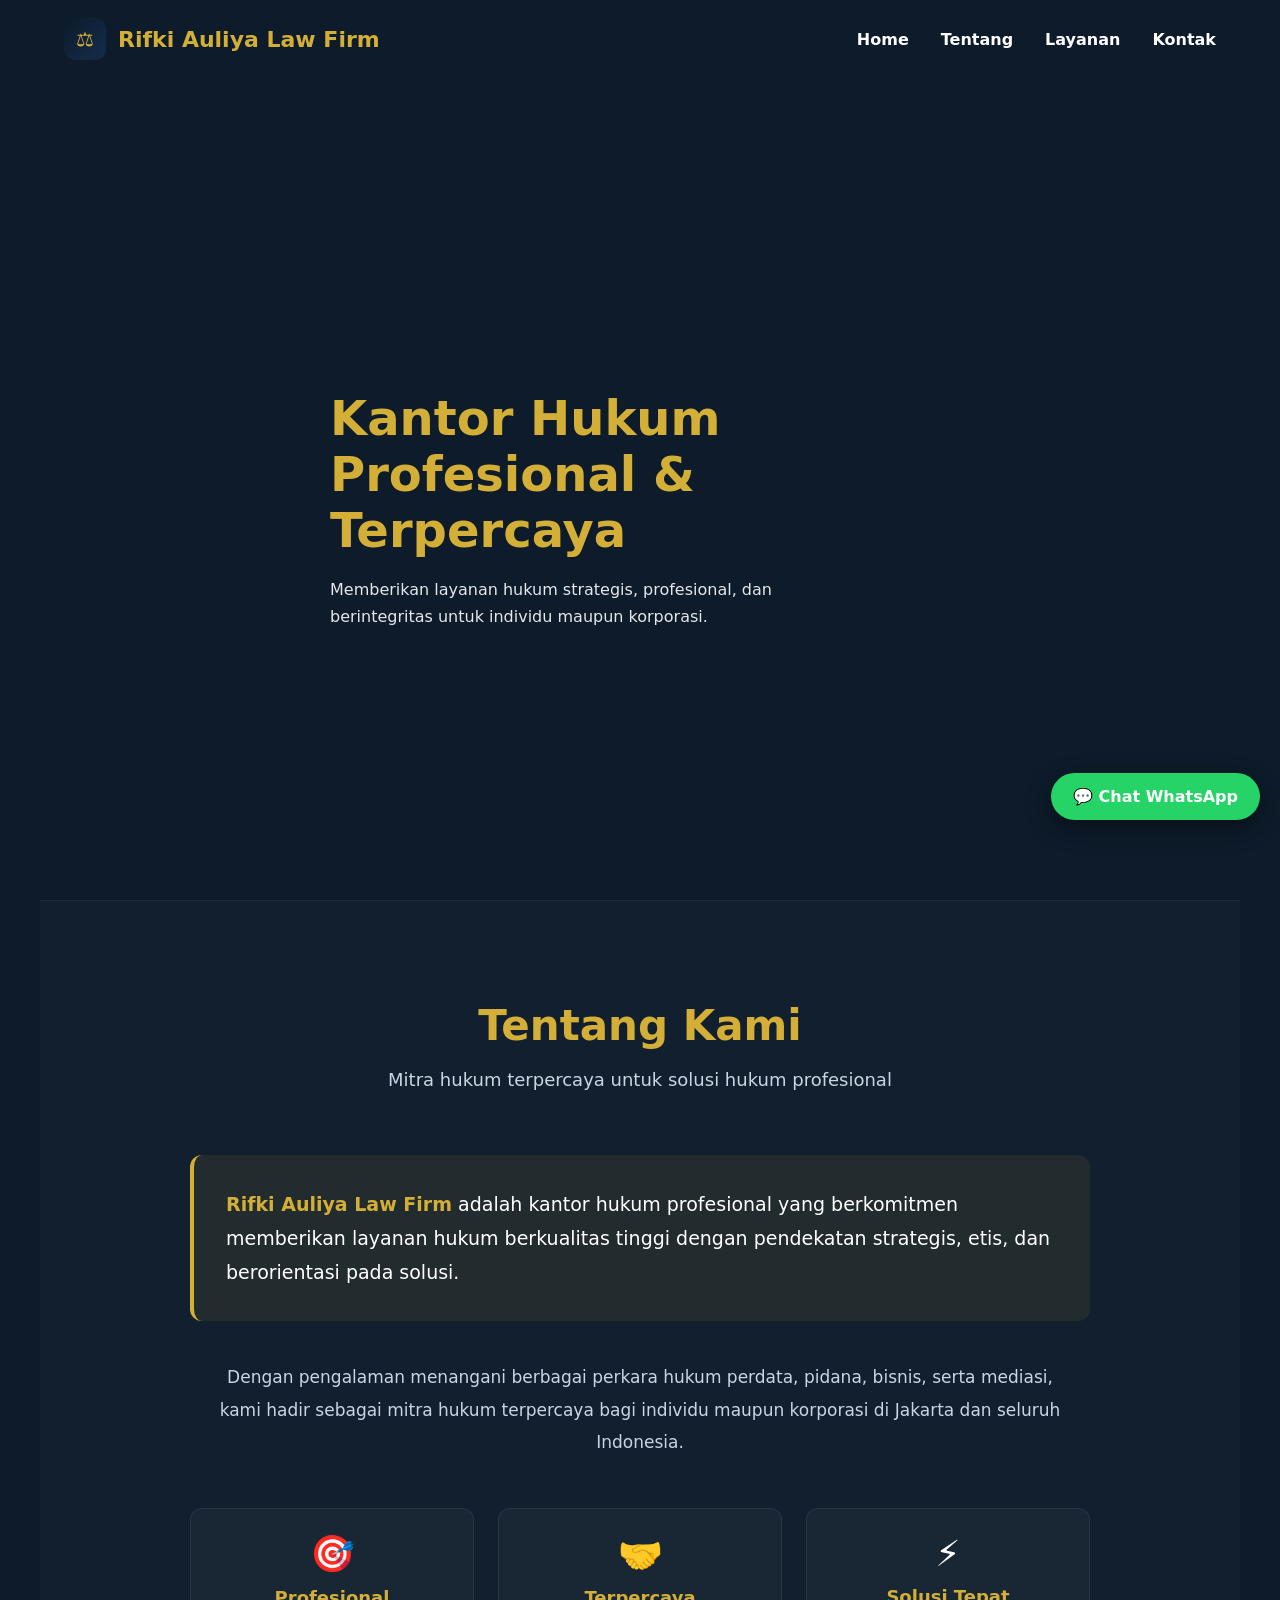
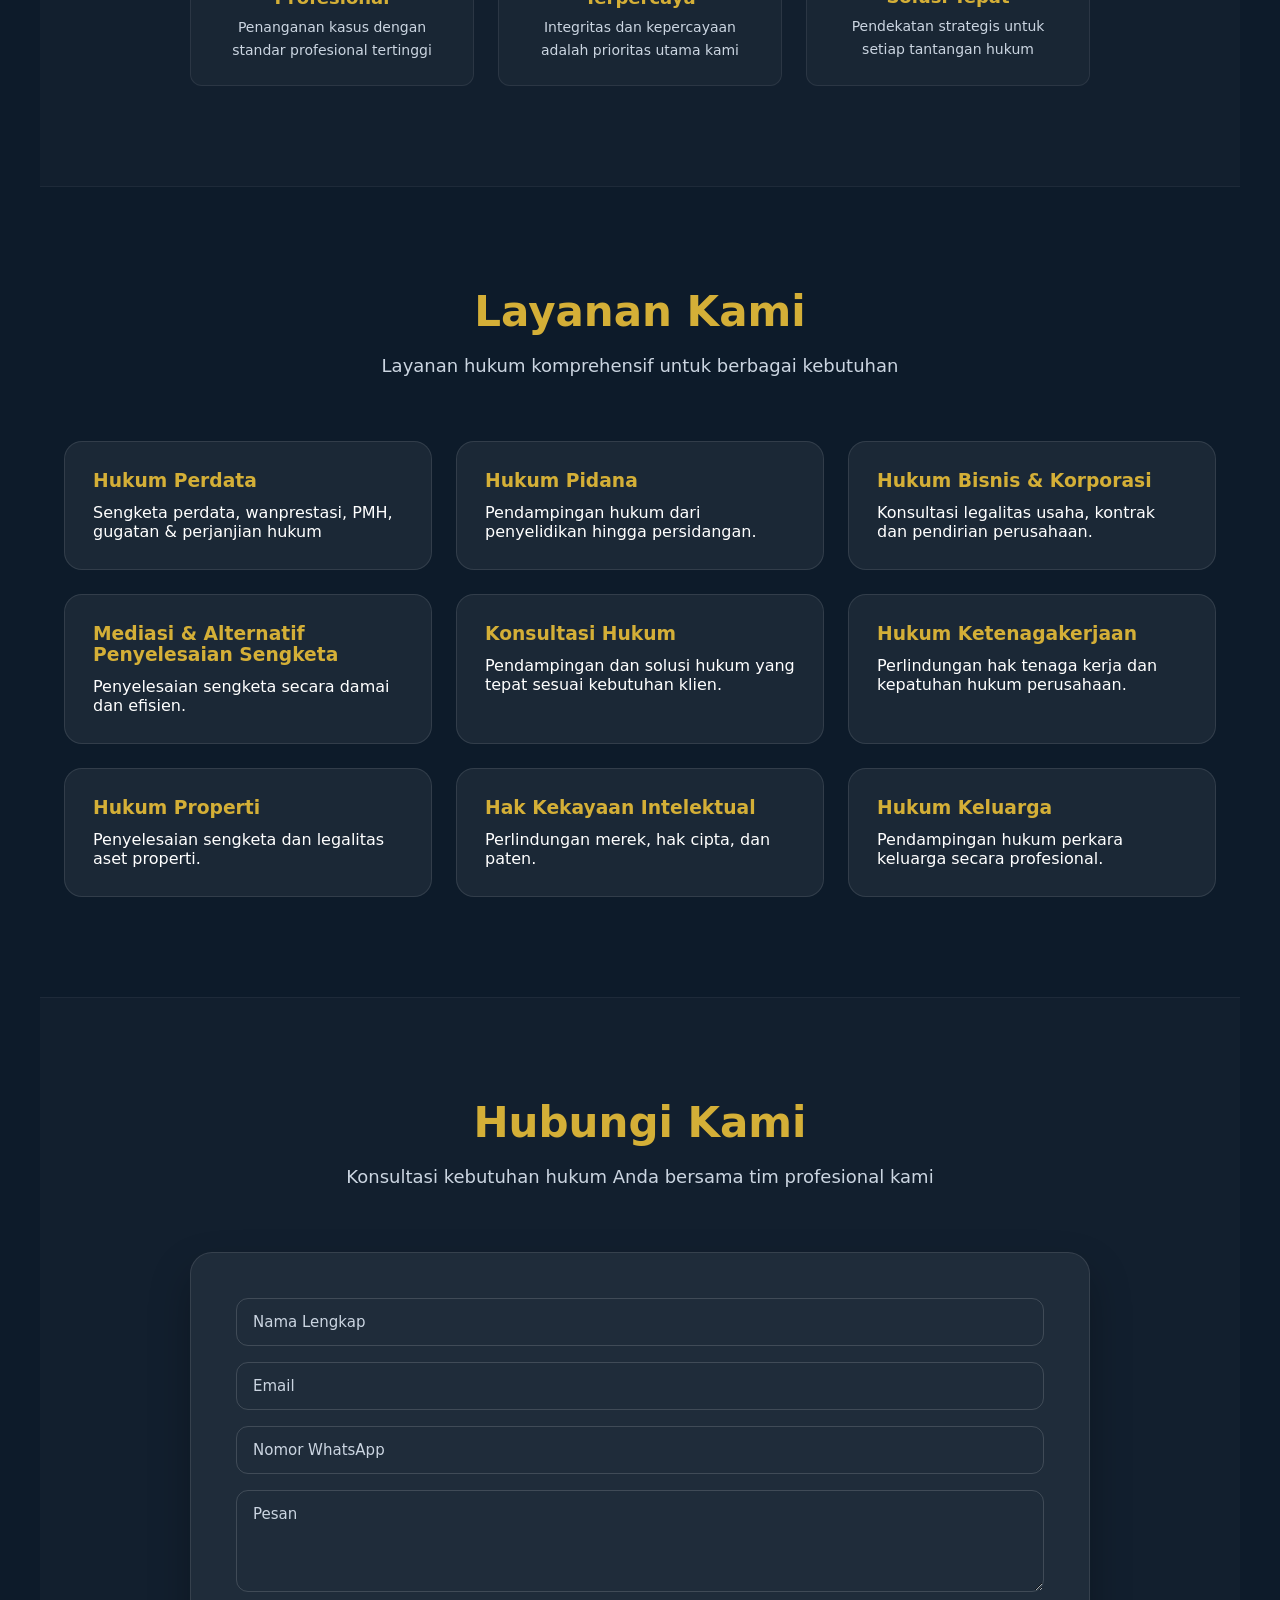
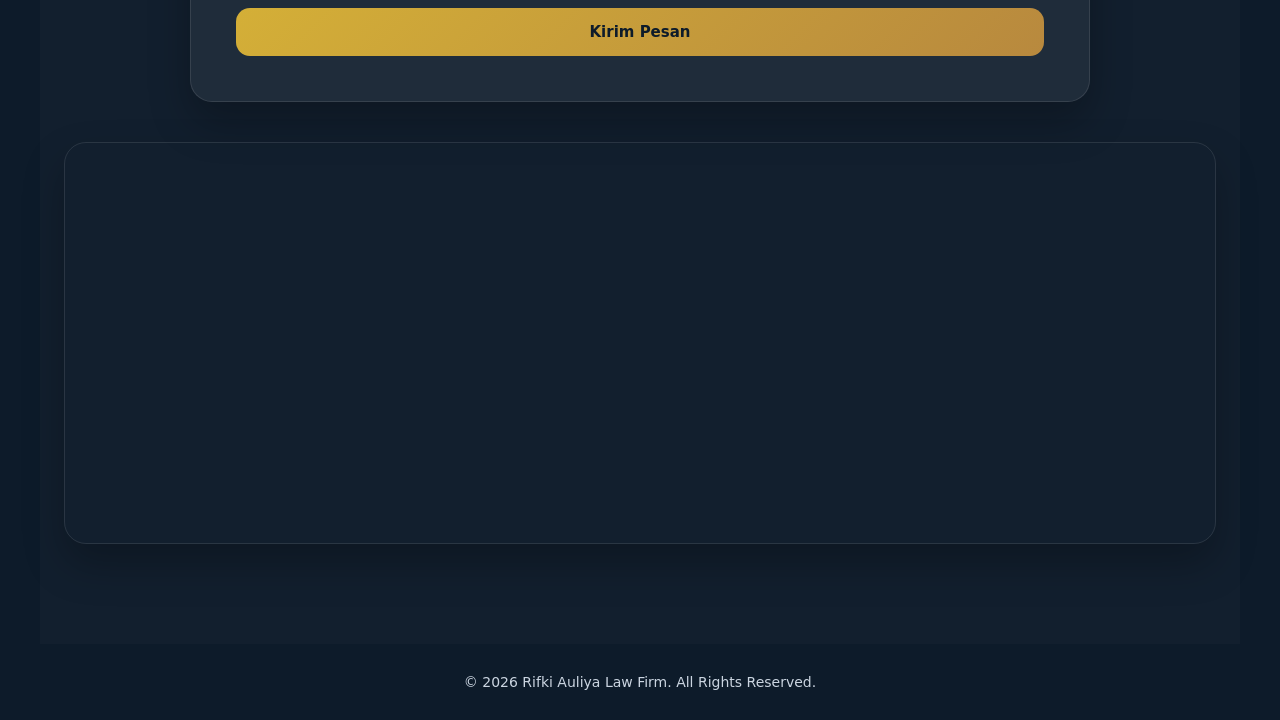
==== index.html @ 9591e819 "update rifkiauliyalawfirm" ====
<!DOCTYPE html>
<html lang="id" data-theme="dark">
<head>
<meta charset="UTF-8">
<meta name="viewport" content="width=device-width, initial-scale=1.0">
<title>Rifki Auliya Law Firm</title>

<style>
/* ================= ROOT ================= */
:root{
  --dark:#0D1B2A;
  --dark-soft:#142C4C;
  --light:#ffffff;
  --gold:#D4AF37;
  --text:#1f2933;
  --muted:#94a3b8;
}

[data-theme="dark"]{
  --light:#0D1B2A;
  --text:#ffffff;
  --muted:#cbd5e1;
}

*{
  box-sizing:border-box;
  margin:0;
  padding:0;
  font-family:Inter, system-ui, sans-serif;
}

/* ================= BODY ================= */
body{
  background:var(--light);
  color:var(--text);
  overflow-x:hidden;
}

/* ================= HEADER ================= */
header{
  position:fixed;
  top:0;
  left:0;
  width:100%;
  z-index:1000;
  padding:18px 0;
  background:transparent;
  transition:.3s ease;
}

header.scrolled{
  background:rgba(13,27,42,.85);
  backdrop-filter:blur(14px);
  box-shadow:0 10px 30px rgba(0,0,0,.2);
}

.navbar{
  max-width:1200px;
  margin:auto;
  padding:0 24px;
  display:flex;
  justify-content:space-between;
  align-items:center;
}

/* LOGO */
.logo{
  display:flex;
  align-items:center;
  gap:12px;
  font-weight:800;
  font-size:22px;
  color:var(--gold);
}

.logo span{
  width:42px;
  height:42px;
  display:flex;
  align-items:center;
  justify-content:center;
  background:linear-gradient(135deg,var(--dark),var(--dark-soft));
  border-radius:10px;
  color:var(--gold);
  font-size:20px;
}

/* MENU DESKTOP */
.nav-menu{
  display:flex;
  gap:32px;
}

.nav-menu a{
  text-decoration:none;
  color:#fff;
  font-weight:600;
  position:relative;
}

.nav-menu a::after{
  content:"";
  position:absolute;
  bottom:-6px;
  left:0;
  width:0;
  height:2px;
  background:var(--gold);
  transition:.3s;
}

.nav-menu a:hover::after{
  width:100%;
}

/* HAMBURGER */
.hamburger{
  display:none;
  font-size:26px;
  color:#fff;
  cursor:pointer;
}

/* ================= HERO ================= */
.hero{
  min-height:100vh;
  background:
    linear-gradient(rgba(13,27,42,.85),rgba(13,27,42,.85)),
    url("https://images.unsplash.com/photo-1589829545856-d10d557cf95f") center/cover;
  display:flex;
  align-items:center;
}

.hero-content{
  max-width:1200px;
  margin:auto;
  padding:120px 24px 0;
}

.hero h1{
  font-size:48px;
  color:var(--gold);
  max-width:620px;
}

.hero p{
  margin-top:18px;
  max-width:520px;
  line-height:1.7;
  color:#e5e7eb;
}

/* ================= SECTION ================= */
section{
  padding:100px 24px;
  max-width:1200px;
  margin:auto;
}

.section-title{
  text-align:center;
  margin-bottom:60px;
}

.section-title h2{
  font-size:42px;
  color:var(--gold);
  margin-bottom:16px;
  font-weight:700;
}

.section-title .subtitle{
  font-size:18px;
  color:var(--muted);
  max-width:600px;
  margin:0 auto;
  line-height:1.6;
}

/* ================= ABOUT SECTION ================= */
#about{
  background:rgba(255,255,255,.02);
  border-top:1px solid rgba(255,255,255,.05);
  border-bottom:1px solid rgba(255,255,255,.05);
}

.about-content{
  max-width:900px;
  margin:0 auto;
}

.about-intro{
  background:rgba(212,175,55,.08);
  border-left:4px solid var(--gold);
  padding:32px;
  border-radius:12px;
  margin-bottom:40px;
}

.about-intro p{
  font-size:19px;
  line-height:1.8;
  color:var(--text);
  font-weight:500;
}

.about-intro strong{
  color:var(--gold);
  font-weight:700;
}

.about-description{
  padding:0 20px;
}

.about-description p{
  font-size:17px;
  line-height:1.9;
  color:var(--muted);
  text-align:center;
  margin-bottom:24px;
}

.about-features{
  display:grid;
  grid-template-columns:repeat(auto-fit,minmax(240px,1fr));
  gap:24px;
  margin-top:50px;
}

.feature-item{
  text-align:center;
  padding:24px;
  background:rgba(255,255,255,.03);
  border-radius:12px;
  border:1px solid rgba(255,255,255,.08);
  transition:.3s;
}

.feature-item:hover{
  background:rgba(212,175,55,.05);
  border-color:rgba(212,175,55,.3);
  transform:translateY(-4px);
}

.feature-item .icon{
  font-size:36px;
  margin-bottom:12px;
}

.feature-item h4{
  color:var(--gold);
  font-size:18px;
  margin-bottom:8px;
  font-weight:600;
}

.feature-item p{
  font-size:14px;
  color:var(--muted);
  line-height:1.6;
}

/* ================= SERVICES ================= */
.services{
  display:grid;
  grid-template-columns:repeat(3,1fr);
  gap:24px;
}

/* Tablet */
@media (max-width:1024px){
  .services{
    grid-template-columns:repeat(2, 1fr);
  }
}

/* Mobile */
@media (max-width:640px){
  .services{
    grid-template-columns:1fr;
  }
}

.service-card{
  background:rgba(255,255,255,.06);
  border:1px solid rgba(255,255,255,.1);
  padding:28px;
  border-radius:18px;
  transition:.3s;
}

.service-card:hover{
  transform:translateY(-8px);
  border-color:var(--gold);
}

.service-card h3{
  color:var(--gold);
  margin-bottom:12px;
}

/* ================= CONTACT ================= */
#contact{
  background:rgba(255,255,255,.02);
  border-top:1px solid rgba(255,255,255,.05);
}

.contact-box{
  max-width:900px;
  margin:auto;
  background:rgba(255,255,255,.06);
  padding:45px;
  border-radius:22px;
  border:1px solid rgba(255,255,255,.1);
  box-shadow:0 20px 40px rgba(0,0,0,.25);
}

.contact-box form{
  display:grid;
  gap:16px;
}

.contact-box input,
.contact-box textarea{
  width:100%;
  padding:14px 16px;
  border-radius:12px;
  border:1px solid rgba(255,255,255,.15);
  background:transparent;
  color:var(--text);
  font-size:15px;
}

.contact-box input::placeholder,
.contact-box textarea::placeholder{
  color:var(--muted);
}

.contact-box input:focus,
.contact-box textarea:focus{
  outline:none;
  border-color:var(--gold);
}

/* BUTTON */
.btn{
  padding:15px;
  border-radius:14px;
  border:none;
  background:linear-gradient(135deg,var(--gold),#b8893e);
  color:#0D1B2A;
  font-weight:700;
  font-size:15px;
  cursor:pointer;
  transition:.3s ease;
}

.btn:hover{
  transform:translateY(-2px);
  box-shadow:0 12px 30px rgba(0,0,0,.35);
}

/* ================= GOOGLE MAPS ================= */
.map-wrapper{
  margin-top:40px;
  border-radius:22px;
  overflow:hidden;
  border:1px solid rgba(255,255,255,.1);
  box-shadow:0 20px 40px rgba(0,0,0,.25);
}

.map-wrapper iframe{
  width:100%;
  height:400px;
  border:0;
  display:block;
}

/* ================= MOBILE SIDEBAR ================= */
.mobile-sidebar{
  position:fixed;
  top:0;
  left:-100%;
  width:260px;
  height:100vh;
  background:var(--dark);
  padding:100px 24px;
  transition:.3s;
  z-index:1001;
}

.mobile-sidebar.active{
  left:0;
}

.mobile-sidebar a{
  display:block;
  margin-bottom:18px;
  color:#fff;
  text-decoration:none;
  font-weight:600;
}

/* OVERLAY */
.overlay{
  position:fixed;
  inset:0;
  background:rgba(0,0,0,.45);
  opacity:0;
  pointer-events:none;
  transition:.3s;
  z-index:1000;
}

.overlay.active{
  opacity:1;
  pointer-events:auto;
}

/* ================= WHATSAPP FLOAT ================= */
.wa-float{
  position:fixed;
  bottom:80px;
  right:20px;
  background:#25D366;
  color:#fff;
  padding:14px 22px;
  border-radius:50px;
  font-weight:700;
  cursor:pointer;
  box-shadow:0 8px 25px rgba(0,0,0,.4);
  z-index:999;
  text-decoration:none;
  display:flex;
  align-items:center;
  gap:8px;
  transition:.3s;
}

.wa-float:hover{
  transform:translateY(-3px);
  box-shadow:0 12px 30px rgba(0,0,0,.5);
}

/* ================= RESPONSIVE ================= */
@media(max-width:900px){
  .nav-menu{display:none;}
  .hamburger{display:block;}
  
  .section-title h2{
    font-size:32px;
  }
  
  .about-intro{
    padding:24px;
  }
  
  .about-intro p{
    font-size:17px;
  }
  
  .about-features{
    grid-template-columns:1fr;
  }
  
  .contact-box{
    padding:30px 20px;
  }
}

@media(max-width:600px){
  .hero h1{
    font-size:36px;
  }
  
  .section-title h2{
    font-size:28px;
  }
  
  .wa-float{
    bottom:20px;
    right:15px;
    padding:12px 18px;
    font-size:14px;
  }
}
</style>
</head>

<body>

<!-- ================= HEADER ================= -->
<header id="header">
  <div class="navbar">
    <div class="logo">
      <span>⚖️</span> Rifki Auliya Law Firm
    </div>

    <nav class="nav-menu">
      <a href="#home">Home</a>
      <a href="#about">Tentang</a>
      <a href="#services">Layanan</a>
      <a href="#contact">Kontak</a>
    </nav>

    <div class="hamburger" id="hamburger">☰</div>
  </div>
</header>

<!-- ================= MOBILE SIDEBAR ================= -->
<div class="mobile-sidebar" id="mobileSidebar">
  <a href="#home">Home</a>
  <a href="#about">Tentang</a>
  <a href="#services">Layanan</a>
  <a href="#contact">Kontak</a>
</div>
<div class="overlay" id="overlay"></div>

<!-- ================= HERO ================= -->
<section class="hero" id="home">
  <div class="hero-content">
    <h1>Kantor Hukum Profesional & Terpercaya</h1>
    <p>
      Memberikan layanan hukum strategis, profesional, dan berintegritas
      untuk individu maupun korporasi.
    </p>
  </div>
</section>

<!-- ================= ABOUT SECTION ================= -->
<section id="about">
  <div class="section-title">
    <h2>Tentang Kami</h2>
    <p class="subtitle">Mitra hukum terpercaya untuk solusi hukum profesional</p>
  </div>

  <div class="about-content">
    <div class="about-intro">
      <p>
        <strong>Rifki Auliya Law Firm</strong> adalah kantor hukum profesional yang
        berkomitmen memberikan layanan hukum berkualitas tinggi dengan pendekatan
        strategis, etis, dan berorientasi pada solusi.
      </p>
    </div>

    <div class="about-description">
      <p>
        Dengan pengalaman menangani berbagai perkara hukum perdata, pidana, bisnis,
        serta mediasi, kami hadir sebagai mitra hukum terpercaya bagi individu maupun
        korporasi di Jakarta dan seluruh Indonesia.
      </p>
    </div>

    <div class="about-features">
      <div class="feature-item">
        <div class="icon">🎯</div>
        <h4>Profesional</h4>
        <p>Penanganan kasus dengan standar profesional tertinggi</p>
      </div>
      <div class="feature-item">
        <div class="icon">🤝</div>
        <h4>Terpercaya</h4>
        <p>Integritas dan kepercayaan adalah prioritas utama kami</p>
      </div>
      <div class="feature-item">
        <div class="icon">⚡</div>
        <h4>Solusi Tepat</h4>
        <p>Pendekatan strategis untuk setiap tantangan hukum</p>
      </div>
    </div>
  </div>
</section>

<!-- ================= SERVICES ================= -->
<section id="services">
  <div class="section-title">
    <h2>Layanan Kami</h2>
    <p class="subtitle">Layanan hukum komprehensif untuk berbagai kebutuhan</p>
  </div>

  <div class="services">
    <div class="service-card">
      <h3>Hukum Perdata</h3>
      <p>Sengketa perdata, wanprestasi, PMH, gugatan & perjanjian hukum</p>
    </div>
    <div class="service-card">
      <h3>Hukum Pidana</h3>
      <p>Pendampingan hukum dari penyelidikan hingga persidangan.</p>
    </div>
    <div class="service-card">
      <h3>Hukum Bisnis & Korporasi</h3>
      <p>Konsultasi legalitas usaha, kontrak dan pendirian perusahaan.</p>
    </div>
    <div class="service-card">
      <h3>Mediasi & Alternatif Penyelesaian Sengketa</h3>
      <p>Penyelesaian sengketa secara damai dan efisien.</p>
    </div>
    <div class="service-card">
      <h3>Konsultasi Hukum</h3>
      <p>Pendampingan dan solusi hukum yang tepat sesuai kebutuhan klien.</p>
    </div>
    <div class="service-card">
      <h3>Hukum Ketenagakerjaan</h3>
      <p>Perlindungan hak tenaga kerja dan kepatuhan hukum perusahaan.</p>
    </div>
    <div class="service-card">
      <h3>Hukum Properti</h3>
      <p>Penyelesaian sengketa dan legalitas aset properti.</p>
    </div>
    <div class="service-card">
      <h3>Hak Kekayaan Intelektual</h3>
      <p>Perlindungan merek, hak cipta, dan paten.</p>
    </div>
    <div class="service-card">
      <h3>Hukum Keluarga</h3>
      <p>Pendampingan hukum perkara keluarga secara profesional.</p>
    </div>
  </div>
</section>

<section id="contact">
  <div class="section-title">
    <h2>Hubungi Kami</h2>
    <p class="subtitle">
      Konsultasi kebutuhan hukum Anda bersama tim profesional kami
    </p>
  </div>

  <div class="contact-box">
    <form>
      <input type="text" placeholder="Nama Lengkap" required>
      <input type="email" placeholder="Email" required>
      <input type="tel" placeholder="Nomor WhatsApp" required>
      <textarea rows="4" placeholder="Pesan" required></textarea>
      <button type="submit" class="btn">Kirim Pesan</button>
    </form>
  </div>

  <!-- GOOGLE MAPS - EMBED URL YANG BENAR -->
  <div class="map-wrapper">
    <iframe 
      src="https://www.google.com/maps/embed?pb=!1m18!1m12!1m3!1d3966.2616805088406!2d106.82406207499208!3d-6.246160193738892!2m3!1f0!2f0!3f0!3m2!1i1024!2i768!4f13.1!3m3!1m2!1s0x2e69f3001e322447%3A0x5222f07ebb140aee!2sKantor%20Hukum%20Rifki%20Auliya%20%26%20Rekan!5e0!3m2!1sen!2sid!4v1707312000000!5m2!1sen!2sid"
      loading="lazy"
      allowfullscreen=""
      referrerpolicy="no-referrer-when-downgrade">
    </iframe>
  </div>
</section>

<footer style="
  background:#0D1B2A;
  text-align:center;
  padding:30px;
  color:#cbd5e1;
  font-size:14px;
">
  © 2026 Rifki Auliya Law Firm. All Rights Reserved.
</footer>

<!-- ================= WHATSAPP FLOAT BUTTON ================= -->
<a class="wa-float" 
   href="https://wa.me/6281287879621" 
   target="_blank"
   rel="noopener noreferrer"
   aria-label="Chat WhatsApp">
  💬 Chat WhatsApp
</a>

<!-- ================= SCRIPT ================= -->
<script>
/* HEADER SCROLL */
const header=document.getElementById("header");
window.addEventListener("scroll",()=>{
  header.classList.toggle("scrolled",window.scrollY>60);
});

/* SIDEBAR MOBILE */
const hamburger=document.getElementById("hamburger");
const sidebar=document.getElementById("mobileSidebar");
const overlay=document.getElementById("overlay");

hamburger.onclick=()=>{
  sidebar.classList.add("active");
  overlay.classList.add("active");
};

overlay.onclick=closeSidebar;

document.querySelectorAll(".mobile-sidebar a").forEach(link=>{
  link.onclick=closeSidebar;
});

function closeSidebar(){
  sidebar.classList.remove("active");
  overlay.classList.remove("active");
}

/* SMOOTH SCROLL */
document.querySelectorAll('a[href^="#"]').forEach(anchor => {
  anchor.addEventListener('click', function (e) {
    e.preventDefault();
    const target = document.querySelector(this.getAttribute('href'));
    if(target){
      target.scrollIntoView({
        behavior: 'smooth',
        block: 'start'
      });
    }
  });
});
</script>

</body>
</html>
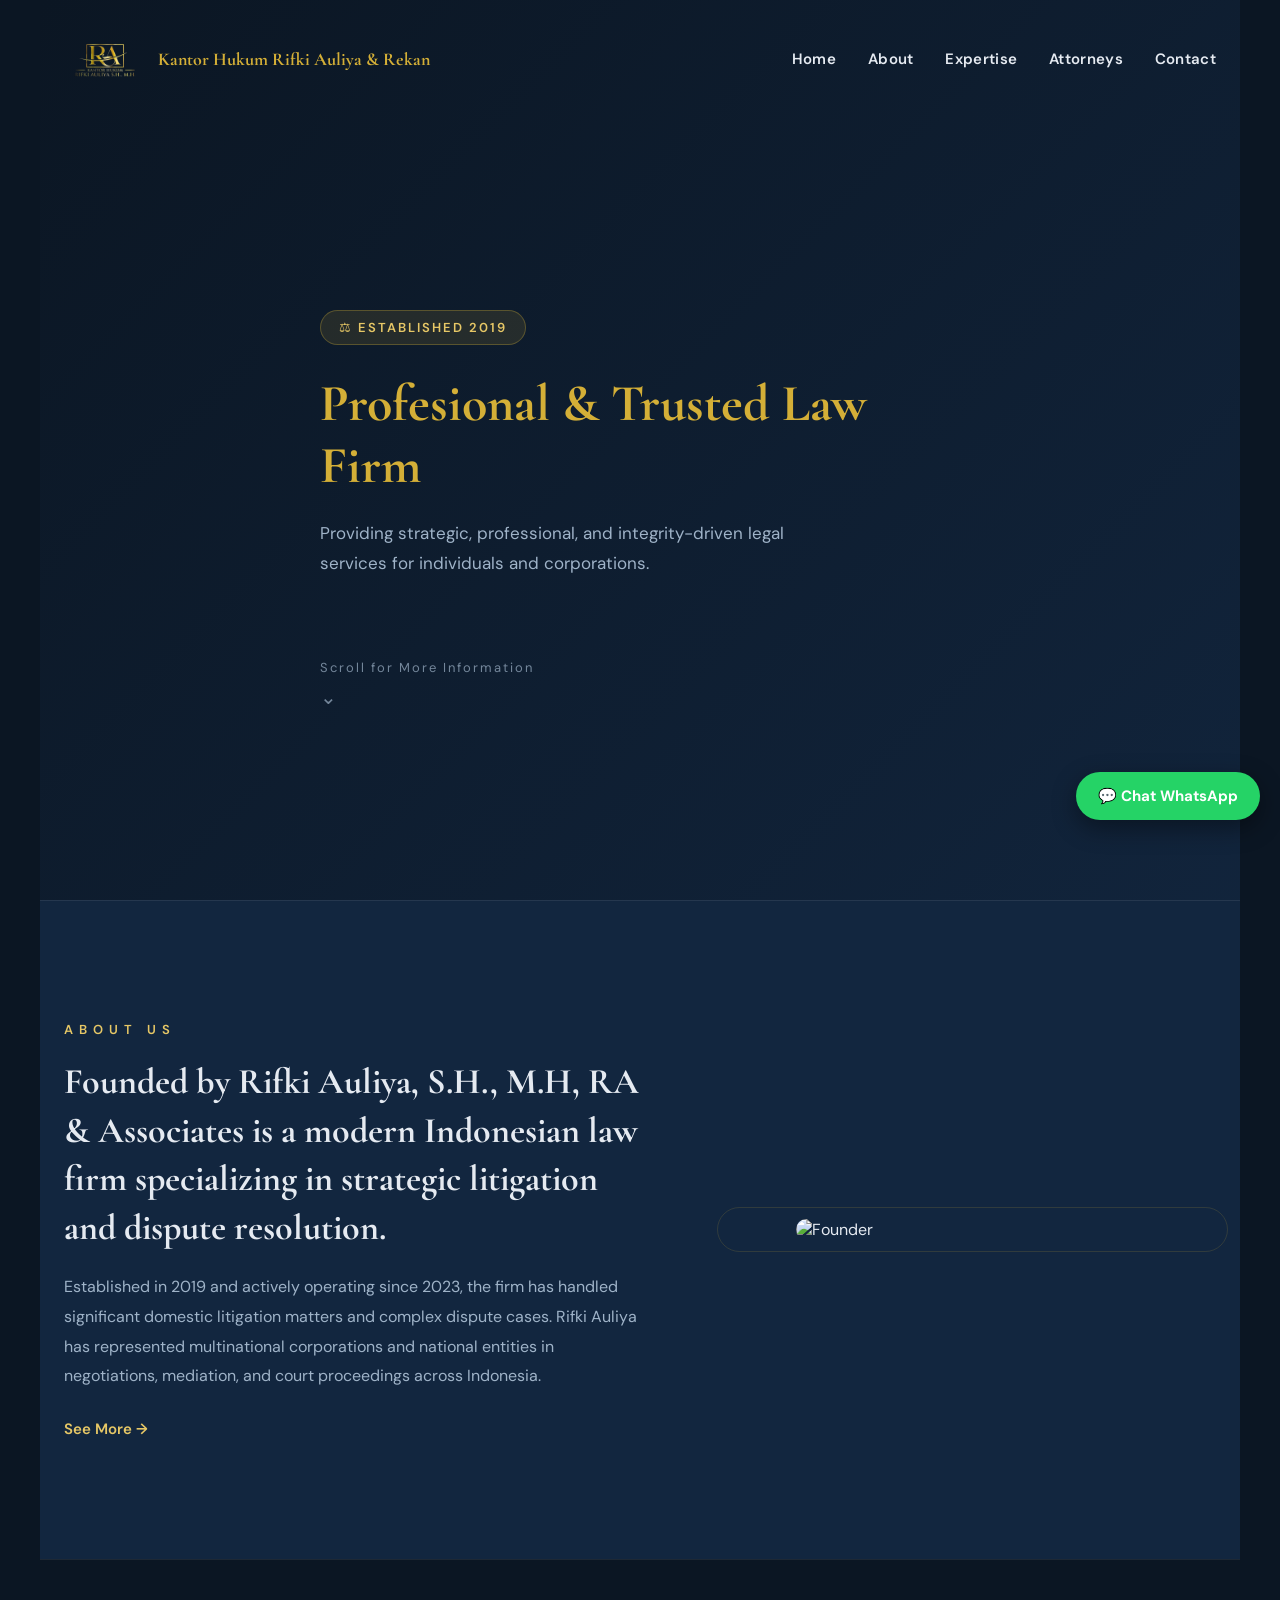
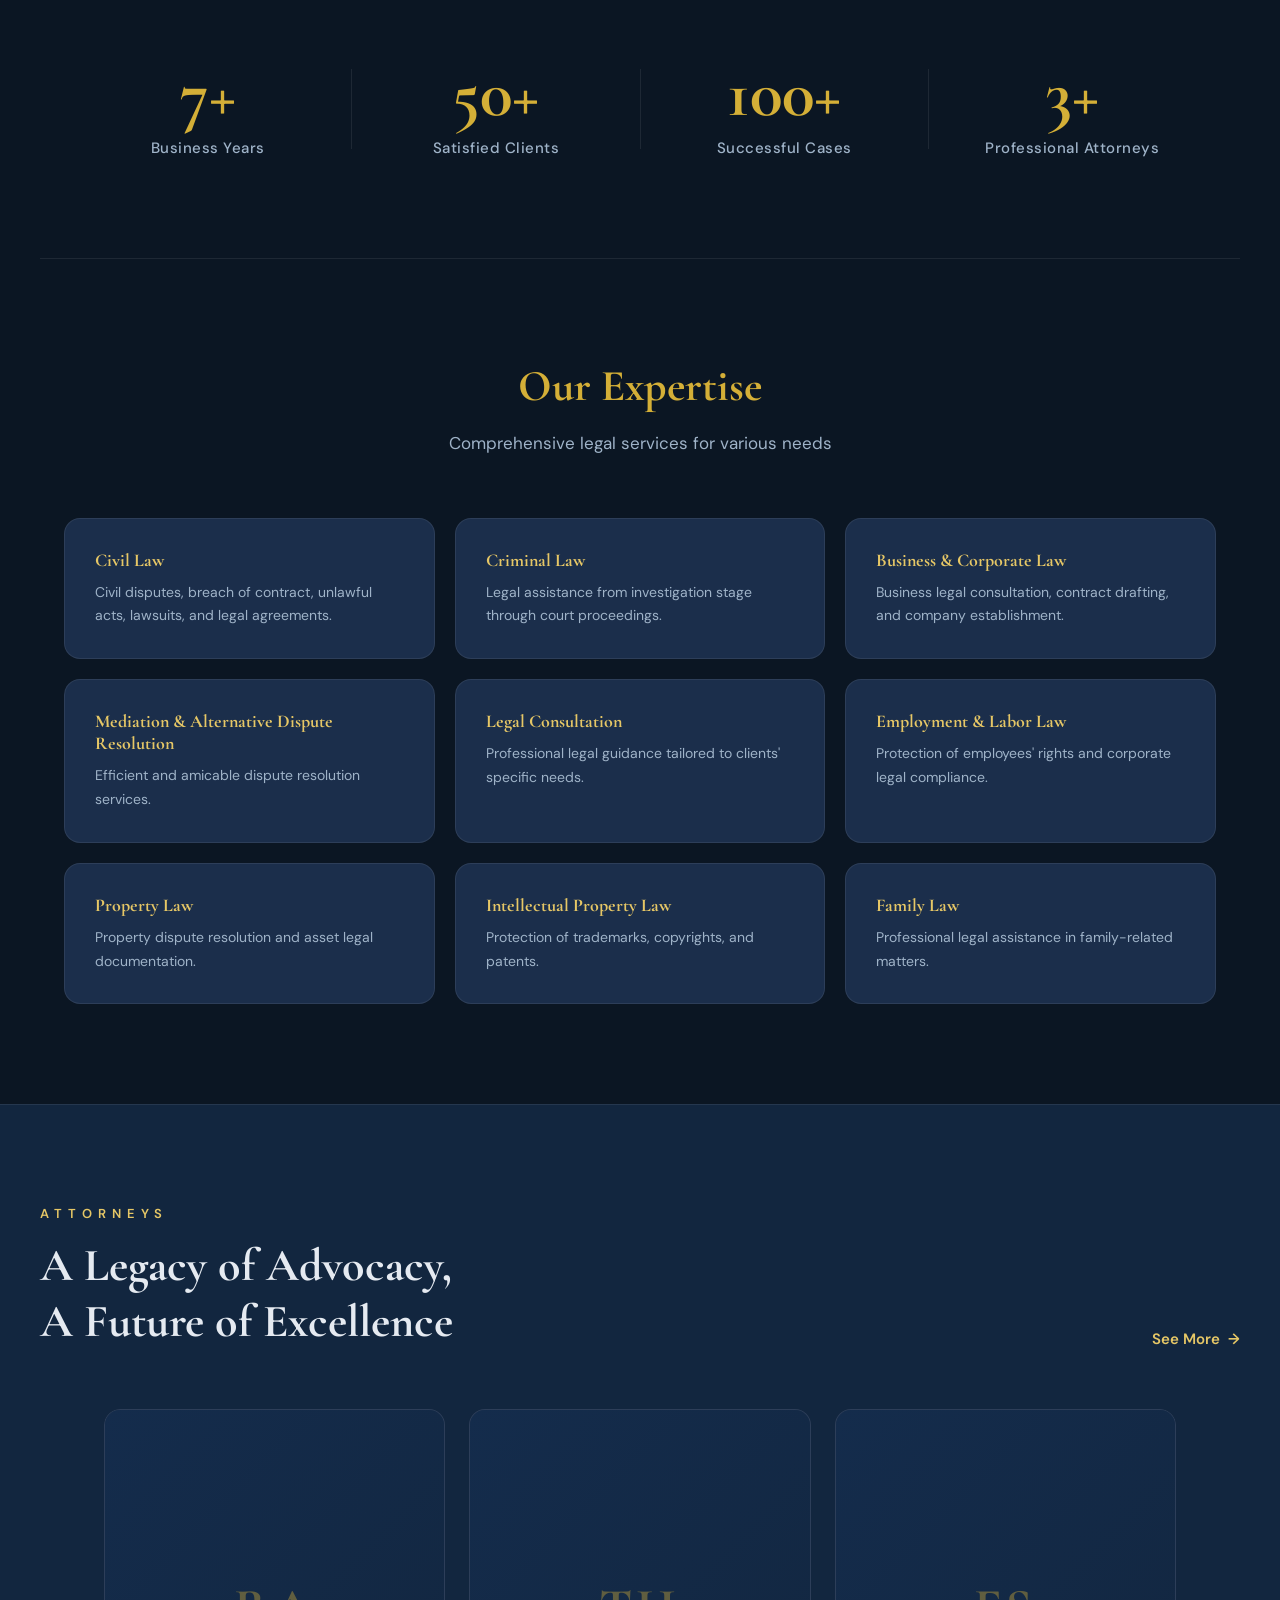
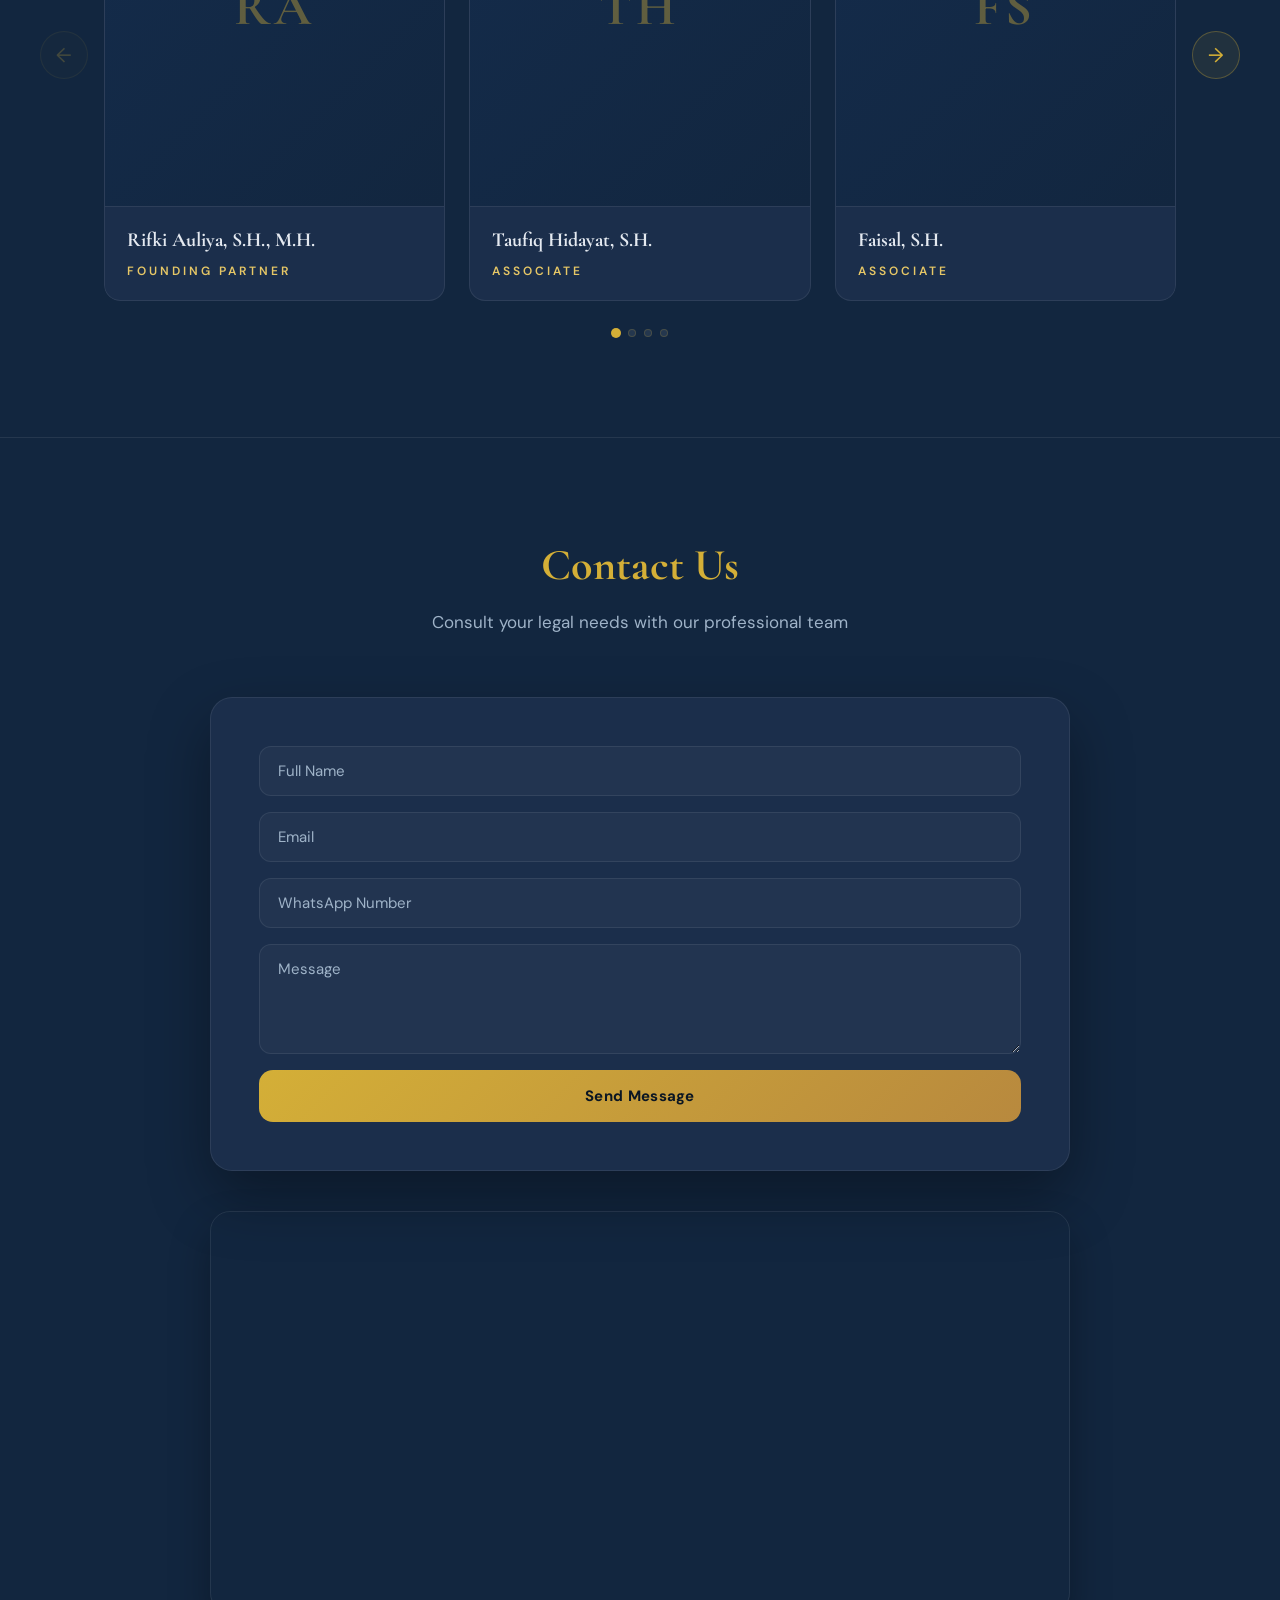
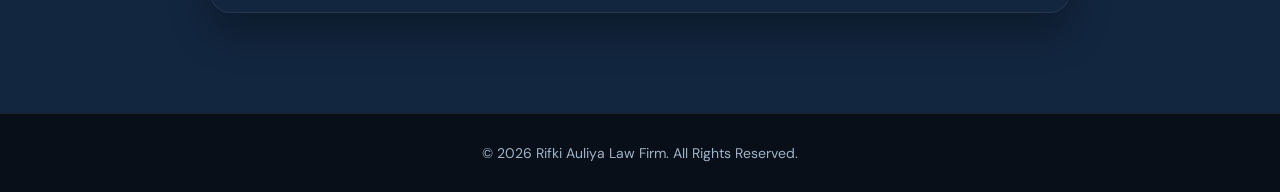
==== commit 68eb241e: "Revisi Rifki Law Firm" ====
--- a/index.html
+++ b/index.html
@@ -1,37 +1,40 @@
 <!DOCTYPE html>
-<html lang="id" data-theme="dark">
+<html lang="id">
 <head>
 <meta charset="UTF-8">
 <meta name="viewport" content="width=device-width, initial-scale=1.0">
 <title>Rifki Auliya Law Firm</title>
 
+<link rel="preconnect" href="https://fonts.googleapis.com">
+<link href="https://fonts.googleapis.com/css2?family=Cormorant+Garamond:wght@400;600;700&family=DM+Sans:wght@400;500;600;700&display=swap" rel="stylesheet">
+
 <style>
 /* ================= ROOT ================= */
 :root{
-  --dark:#0D1B2A;
-  --dark-soft:#142C4C;
-  --light:#ffffff;
+  --dark:#0B1623;
+  --dark-soft:#12263F;
+  --surface:#142C4C;
+  --card:#1B2E4B;
+
   --gold:#D4AF37;
-  --text:#1f2933;
-  --muted:#94a3b8;
-}
-
-[data-theme="dark"]{
-  --light:#0D1B2A;
-  --text:#ffffff;
-  --muted:#cbd5e1;
+  --gold-soft:#E6C766;
+
+  --text:#E5EAF1;
+  --muted:#9FB3C8;
+
+  --border:rgba(255,255,255,.08);
+  --border-gold:rgba(212,175,55,.3);
 }
 
 *{
   box-sizing:border-box;
   margin:0;
   padding:0;
-  font-family:Inter, system-ui, sans-serif;
-}
-
-/* ================= BODY ================= */
+  font-family:'DM Sans', system-ui, sans-serif;
+}
+
 body{
-  background:var(--light);
+  background:var(--dark);
   color:var(--text);
   overflow-x:hidden;
 }
@@ -49,9 +52,9 @@
 }
 
 header.scrolled{
-  background:rgba(13,27,42,.85);
+  background:rgba(11,22,35,.9);
   backdrop-filter:blur(14px);
-  box-shadow:0 10px 30px rgba(0,0,0,.2);
+  box-shadow:0 10px 30px rgba(0,0,0,.3);
 }
 
 .navbar{
@@ -63,29 +66,16 @@
   align-items:center;
 }
 
-/* LOGO */
 .logo{
   display:flex;
   align-items:center;
   gap:12px;
-  font-weight:800;
-  font-size:22px;
+  font-weight:700;
+  font-size:18px;
   color:var(--gold);
-}
-
-.logo span{
-  width:42px;
-  height:42px;
-  display:flex;
-  align-items:center;
-  justify-content:center;
-  background:linear-gradient(135deg,var(--dark),var(--dark-soft));
-  border-radius:10px;
-  color:var(--gold);
-  font-size:20px;
-}
-
-/* MENU DESKTOP */
+  font-family:'Cormorant Garamond', serif;
+}
+
 .nav-menu{
   display:flex;
   gap:32px;
@@ -93,9 +83,11 @@
 
 .nav-menu a{
   text-decoration:none;
-  color:#fff;
+  color:var(--text);
   font-weight:600;
   position:relative;
+  font-size:15px;
+  letter-spacing:.3px;
 }
 
 .nav-menu a::after{
@@ -113,11 +105,15 @@
   width:100%;
 }
 
+.nav-menu a:hover{
+  color:var(--gold-soft);
+}
+
 /* HAMBURGER */
 .hamburger{
   display:none;
   font-size:26px;
-  color:#fff;
+  color:var(--text);
   cursor:pointer;
 }
 
@@ -125,7 +121,7 @@
 .hero{
   min-height:100vh;
   background:
-    linear-gradient(rgba(13,27,42,.85),rgba(13,27,42,.85)),
+    linear-gradient(135deg, rgba(11,22,35,.92), rgba(18,38,63,.88)),
     url("https://images.unsplash.com/photo-1589829545856-d10d557cf95f") center/cover;
   display:flex;
   align-items:center;
@@ -137,17 +133,177 @@
   padding:120px 24px 0;
 }
 
+.hero-badge{
+  display:inline-flex;
+  align-items:center;
+  gap:8px;
+  background:rgba(212,175,55,.12);
+  border:1px solid var(--border-gold);
+  padding:8px 18px;
+  border-radius:50px;
+  font-size:13px;
+  color:var(--gold-soft);
+  letter-spacing:2px;
+  font-weight:600;
+  margin-bottom:28px;
+}
+
 .hero h1{
-  font-size:48px;
+  font-size:52px;
   color:var(--gold);
-  max-width:620px;
+  max-width:640px;
+  line-height:1.2;
+  font-family:'Cormorant Garamond', serif;
+  font-weight:700;
 }
 
 .hero p{
-  margin-top:18px;
+  margin-top:20px;
   max-width:520px;
-  line-height:1.7;
-  color:#e5e7eb;
+  line-height:1.8;
+  color:var(--muted);
+  font-size:17px;
+}
+
+.scroll-indicator{
+  margin-top:80px;
+  text-align:left;
+  color:var(--muted);
+  font-size:13px;
+  letter-spacing:2px;
+  opacity:.7;
+}
+
+.scroll-indicator .arrow{
+  margin-top:8px;
+  font-size:20px;
+  animation: bounce 1.8s infinite;
+}
+
+@keyframes bounce{
+  0%,100%{ transform:translateY(0); }
+  50%{ transform:translateY(8px); }
+}
+
+/* ================= ABOUT PREVIEW ================= */
+.about-preview{
+  background:var(--dark-soft);
+  padding:120px 24px;
+  border-top:1px solid var(--border);
+}
+
+.about-container{
+  max-width:1200px;
+  margin:auto;
+  display:grid;
+  grid-template-columns:1.2fr 1fr;
+  align-items:center;
+  gap:80px;
+}
+
+.about-label{
+  letter-spacing:6px;
+  font-size:13px;
+  color:var(--gold-soft);
+  font-weight:600;
+  display:block;
+  margin-bottom:20px;
+}
+
+.about-text h2{
+  font-size:36px;
+  margin-bottom:20px;
+  line-height:1.35;
+  color:var(--text);
+  font-family:'Cormorant Garamond', serif;
+  font-weight:700;
+}
+
+.about-text p{
+  font-size:16px;
+  line-height:1.85;
+  color:var(--muted);
+  max-width:580px;
+}
+
+.see-more{
+  display:inline-flex;
+  align-items:center;
+  gap:6px;
+  margin-top:28px;
+  text-decoration:none;
+  font-weight:600;
+  color:var(--gold-soft);
+  transition:.3s;
+  font-size:15px;
+}
+
+.see-more:hover{
+  color:var(--gold);
+  gap:10px;
+}
+
+.about-image{
+  position:relative;
+}
+
+.about-image::before{
+  content:'';
+  position:absolute;
+  inset:-12px;
+  border:1px solid var(--border-gold);
+  border-radius:24px;
+  opacity:.5;
+}
+
+.about-image img{
+  width:100%;
+  max-width:420px;
+  border-radius:20px;
+  display:block;
+  margin-left:auto;
+  position:relative;
+}
+
+/* ================= STATS ================= */
+.stats-section {
+  background:var(--dark);
+  padding:100px 24px;
+  border-top:1px solid var(--border);
+  border-bottom:1px solid var(--border);
+}
+
+.stats-container {
+  max-width:1200px;
+  margin:auto;
+  display:flex;
+  justify-content:space-between;
+  align-items:center;
+  text-align:center;
+}
+
+.stat-box { flex:1; }
+
+.stat-box h2 {
+  font-size:68px;
+  color:var(--gold);
+  margin-bottom:10px;
+  font-weight:700;
+  font-family:'Cormorant Garamond', serif;
+  line-height:1;
+}
+
+.stat-box p {
+  font-size:15px;
+  color:var(--muted);
+  font-weight:500;
+  letter-spacing:.5px;
+}
+
+.divider {
+  width:1px;
+  height:80px;
+  background:var(--border);
 }
 
 /* ================= SECTION ================= */
@@ -163,157 +319,99 @@
 }
 
 .section-title h2{
-  font-size:42px;
+  font-size:44px;
   color:var(--gold);
   margin-bottom:16px;
   font-weight:700;
+  font-family:'Cormorant Garamond', serif;
 }
 
 .section-title .subtitle{
-  font-size:18px;
+  font-size:17px;
   color:var(--muted);
-  max-width:600px;
+  max-width:560px;
   margin:0 auto;
-  line-height:1.6;
-}
-
-/* ================= ABOUT SECTION ================= */
-#about{
-  background:rgba(255,255,255,.02);
-  border-top:1px solid rgba(255,255,255,.05);
-  border-bottom:1px solid rgba(255,255,255,.05);
-}
-
-.about-content{
-  max-width:900px;
-  margin:0 auto;
-}
-
-.about-intro{
-  background:rgba(212,175,55,.08);
-  border-left:4px solid var(--gold);
-  padding:32px;
-  border-radius:12px;
-  margin-bottom:40px;
-}
-
-.about-intro p{
-  font-size:19px;
-  line-height:1.8;
-  color:var(--text);
-  font-weight:500;
-}
-
-.about-intro strong{
-  color:var(--gold);
-  font-weight:700;
-}
-
-.about-description{
-  padding:0 20px;
-}
-
-.about-description p{
-  font-size:17px;
-  line-height:1.9;
-  color:var(--muted);
-  text-align:center;
-  margin-bottom:24px;
-}
-
-.about-features{
-  display:grid;
-  grid-template-columns:repeat(auto-fit,minmax(240px,1fr));
-  gap:24px;
-  margin-top:50px;
-}
-
-.feature-item{
-  text-align:center;
-  padding:24px;
-  background:rgba(255,255,255,.03);
-  border-radius:12px;
-  border:1px solid rgba(255,255,255,.08);
-  transition:.3s;
-}
-
-.feature-item:hover{
-  background:rgba(212,175,55,.05);
-  border-color:rgba(212,175,55,.3);
-  transform:translateY(-4px);
-}
-
-.feature-item .icon{
-  font-size:36px;
-  margin-bottom:12px;
-}
-
-.feature-item h4{
-  color:var(--gold);
-  font-size:18px;
-  margin-bottom:8px;
-  font-weight:600;
-}
-
-.feature-item p{
-  font-size:14px;
-  color:var(--muted);
-  line-height:1.6;
+  line-height:1.7;
 }
 
 /* ================= SERVICES ================= */
 .services{
   display:grid;
   grid-template-columns:repeat(3,1fr);
-  gap:24px;
-}
-
-/* Tablet */
+  gap:20px;
+}
+
 @media (max-width:1024px){
-  .services{
-    grid-template-columns:repeat(2, 1fr);
-  }
-}
-
-/* Mobile */
+  .services{ grid-template-columns:repeat(2,1fr); }
+}
+
 @media (max-width:640px){
-  .services{
-    grid-template-columns:1fr;
-  }
+  .services{ grid-template-columns:1fr; }
 }
 
 .service-card{
-  background:rgba(255,255,255,.06);
-  border:1px solid rgba(255,255,255,.1);
-  padding:28px;
-  border-radius:18px;
-  transition:.3s;
+  background:var(--card);
+  border:1px solid var(--border);
+  padding:30px;
+  border-radius:16px;
+  transition:.35s ease;
+  position:relative;
+  overflow:hidden;
+}
+
+.service-card::before{
+  content:'';
+  position:absolute;
+  top:0;
+  left:0;
+  width:3px;
+  height:0;
+  background:linear-gradient(180deg, var(--gold), var(--gold-soft));
+  transition:.35s ease;
 }
 
 .service-card:hover{
-  transform:translateY(-8px);
-  border-color:var(--gold);
+  transform:translateY(-6px);
+  border-color:var(--border-gold);
+  box-shadow:0 20px 40px rgba(0,0,0,.4);
+}
+
+.service-card:hover::before{
+  height:100%;
 }
 
 .service-card h3{
-  color:var(--gold);
-  margin-bottom:12px;
+  color:var(--gold-soft);
+  margin-bottom:10px;
+  font-size:18px;
+  font-family:'Cormorant Garamond', serif;
+  font-weight:700;
+}
+
+.service-card p{
+  color:var(--muted);
+  font-size:14px;
+  line-height:1.7;
 }
 
 /* ================= CONTACT ================= */
 #contact{
-  background:rgba(255,255,255,.02);
-  border-top:1px solid rgba(255,255,255,.05);
-}
+  background:var(--dark-soft);
+  border-top:1px solid var(--border);
+  max-width:100%;
+  padding:100px 24px;
+}
+
+#contact > .section-title{ max-width:1200px; margin:0 auto 60px; }
 
 .contact-box{
-  max-width:900px;
+  max-width:860px;
   margin:auto;
-  background:rgba(255,255,255,.06);
-  padding:45px;
+  background:var(--card);
+  padding:48px;
   border-radius:22px;
-  border:1px solid rgba(255,255,255,.1);
-  box-shadow:0 20px 40px rgba(0,0,0,.25);
+  border:1px solid var(--border);
+  box-shadow:0 25px 60px rgba(0,0,0,.35);
 }
 
 .contact-box form{
@@ -324,12 +422,14 @@
 .contact-box input,
 .contact-box textarea{
   width:100%;
-  padding:14px 16px;
+  padding:14px 18px;
   border-radius:12px;
-  border:1px solid rgba(255,255,255,.15);
-  background:transparent;
+  border:1px solid var(--border);
+  background:rgba(255,255,255,.03);
   color:var(--text);
   font-size:15px;
+  font-family:'DM Sans', sans-serif;
+  transition:.3s;
 }
 
 .contact-box input::placeholder,
@@ -341,33 +441,38 @@
 .contact-box textarea:focus{
   outline:none;
   border-color:var(--gold);
-}
-
-/* BUTTON */
+  background:rgba(212,175,55,.04);
+}
+
 .btn{
-  padding:15px;
+  padding:16px;
   border-radius:14px;
   border:none;
   background:linear-gradient(135deg,var(--gold),#b8893e);
-  color:#0D1B2A;
+  color:#0B1623;
   font-weight:700;
   font-size:15px;
   cursor:pointer;
   transition:.3s ease;
+  letter-spacing:.3px;
+  font-family:'DM Sans', sans-serif;
 }
 
 .btn:hover{
   transform:translateY(-2px);
-  box-shadow:0 12px 30px rgba(0,0,0,.35);
+  box-shadow:0 12px 30px rgba(212,175,55,.3);
 }
 
 /* ================= GOOGLE MAPS ================= */
 .map-wrapper{
   margin-top:40px;
-  border-radius:22px;
+  border-radius:20px;
   overflow:hidden;
-  border:1px solid rgba(255,255,255,.1);
-  box-shadow:0 20px 40px rgba(0,0,0,.25);
+  border:1px solid var(--border);
+  box-shadow:0 20px 40px rgba(0,0,0,.3);
+  max-width:860px;
+  margin-left:auto;
+  margin-right:auto;
 }
 
 .map-wrapper iframe{
@@ -382,10 +487,11 @@
   position:fixed;
   top:0;
   left:-100%;
-  width:260px;
+  width:270px;
   height:100vh;
-  background:var(--dark);
-  padding:100px 24px;
+  background:var(--dark-soft);
+  border-right:1px solid var(--border);
+  padding:100px 28px;
   transition:.3s;
   z-index:1001;
 }
@@ -396,17 +502,23 @@
 
 .mobile-sidebar a{
   display:block;
-  margin-bottom:18px;
-  color:#fff;
+  margin-bottom:24px;
+  color:var(--text);
   text-decoration:none;
   font-weight:600;
+  font-size:16px;
+  transition:.2s;
+}
+
+.mobile-sidebar a:hover{
+  color:var(--gold);
 }
 
 /* OVERLAY */
 .overlay{
   position:fixed;
   inset:0;
-  background:rgba(0,0,0,.45);
+  background:rgba(0,0,0,.6);
   opacity:0;
   pointer-events:none;
   transition:.3s;
@@ -436,6 +548,7 @@
   align-items:center;
   gap:8px;
   transition:.3s;
+  font-size:15px;
 }
 
 .wa-float:hover{
@@ -443,47 +556,35 @@
   box-shadow:0 12px 30px rgba(0,0,0,.5);
 }
 
+/* ================= FOOTER ================= */
+footer{
+  background:#080f18;
+  text-align:center;
+  padding:30px;
+  color:var(--muted);
+  font-size:14px;
+  border-top:1px solid var(--border);
+}
+
 /* ================= RESPONSIVE ================= */
 @media(max-width:900px){
-  .nav-menu{display:none;}
-  .hamburger{display:block;}
-  
-  .section-title h2{
-    font-size:32px;
-  }
-  
-  .about-intro{
-    padding:24px;
-  }
-  
-  .about-intro p{
-    font-size:17px;
-  }
-  
-  .about-features{
-    grid-template-columns:1fr;
-  }
-  
-  .contact-box{
-    padding:30px 20px;
-  }
+  .nav-menu{ display:none; }
+  .hamburger{ display:block; }
+  .about-container{ grid-template-columns:1fr; text-align:center; gap:50px; }
+  .about-text p{ max-width:100%; }
+  .about-image::before{ display:none; }
+  .about-image img{ margin:0 auto; }
+  .stats-container{ flex-direction:column; gap:40px; padding:0 24px; }
+  .divider{ display:none; }
+  .contact-box{ padding:30px 20px; }
+  .section-title h2{ font-size:34px; }
+  .hero h1{ font-size:38px; }
 }
 
 @media(max-width:600px){
-  .hero h1{
-    font-size:36px;
-  }
-  
-  .section-title h2{
-    font-size:28px;
-  }
-  
-  .wa-float{
-    bottom:20px;
-    right:15px;
-    padding:12px 18px;
-    font-size:14px;
-  }
+  .hero h1{ font-size:32px; }
+  .section-title h2{ font-size:28px; }
+  .wa-float{ bottom:20px; right:15px; padding:12px 18px; font-size:14px; }
 }
 </style>
 </head>
@@ -494,14 +595,16 @@
 <header id="header">
   <div class="navbar">
     <div class="logo">
-      <span>⚖️</span> Rifki Auliya Law Firm
+      <img src="./assets/img/rifkiauliya_logo.png" alt="Logo" width="82" height="82">
+      Kantor Hukum Rifki Auliya & Rekan
     </div>
 
     <nav class="nav-menu">
       <a href="#home">Home</a>
-      <a href="#about">Tentang</a>
-      <a href="#services">Layanan</a>
-      <a href="#contact">Kontak</a>
+      <a href="#about">About</a>
+      <a href="#expertise">Expertise</a>
+      <a href="#attorney">Attorneys</a>
+      <a href="#contact">Contact</a>
     </nav>
 
     <div class="hamburger" id="hamburger">☰</div>
@@ -511,133 +614,566 @@
 <!-- ================= MOBILE SIDEBAR ================= -->
 <div class="mobile-sidebar" id="mobileSidebar">
   <a href="#home">Home</a>
-  <a href="#about">Tentang</a>
-  <a href="#services">Layanan</a>
-  <a href="#contact">Kontak</a>
+  <a href="#about">About</a>
+  <a href="#expertise">Expertise</a>
+  <a href="#attorney">Attorneys</a>
+  <a href="#contact">Contact</a>
 </div>
 <div class="overlay" id="overlay"></div>
 
 <!-- ================= HERO ================= -->
 <section class="hero" id="home">
   <div class="hero-content">
-    <h1>Kantor Hukum Profesional & Terpercaya</h1>
+    <div class="hero-badge">⚖️ ESTABLISHED 2019</div>
+    <h1>Profesional & Trusted Law Firm</h1>
     <p>
-      Memberikan layanan hukum strategis, profesional, dan berintegritas
-      untuk individu maupun korporasi.
+      Providing strategic, professional, and integrity-driven legal services for individuals and corporations.
+    </p>
+    <div class="scroll-indicator">
+      <span>Scroll for More Information</span>
+      <div class="arrow">⌄</div>
+    </div>
+  </div>
+</section>
+
+<!-- ================= ABOUT PREVIEW ================= -->
+<section class="about-preview" id="about">
+  <div class="about-container">
+    <div class="about-text">
+      <span class="about-label">ABOUT US</span>
+      <h2>
+        Founded by Rifki Auliya, S.H., M.H,
+        RA & Associates is a modern Indonesian law firm
+        specializing in strategic litigation and dispute resolution.
+      </h2>
+      <p>
+        Established in 2019 and actively operating since 2023,
+        the firm has handled significant domestic litigation matters
+        and complex dispute cases. Rifki Auliya has represented
+        multinational corporations and national entities in negotiations,
+        mediation, and court proceedings across Indonesia.
+      </p>
+      <a href="about.html" class="see-more">See More →</a>
+    </div>
+
+    <div class="about-image">
+      <img src="assets/img/founder.png" alt="Founder">
+    </div>
+  </div>
+</section>
+
+<!-- ================= STATS ================= -->
+<section class="stats-section">
+  <div class="stats-container">
+    <div class="stat-box">
+      <h2 class="counter" data-target="7">0</h2>
+      <p>Business Years</p>
+    </div>
+    <div class="divider"></div>
+    <div class="stat-box">
+      <h2 class="counter" data-target="50">0</h2>
+      <p>Satisfied Clients</p>
+    </div>
+    <div class="divider"></div>
+    <div class="stat-box">
+      <h2 class="counter" data-target="100">0</h2>
+      <p>Successful Cases</p>
+    </div>
+    <div class="divider"></div>
+    <div class="stat-box">
+      <h2 class="counter" data-target="3">0</h2>
+      <p>Professional Attorneys</p>
+    </div>
+  </div>
+
+  <script>
+const counters = document.querySelectorAll('.counter');
+counters.forEach(counter => {
+  counter.innerText = '0';
+  const updateCounter = () => {
+    const target = +counter.getAttribute('data-target');
+    const c = +counter.innerText;
+    const increment = target / 200;
+    if (c < target) {
+      counter.innerText = `${Math.ceil(c + increment)}`;
+      setTimeout(updateCounter, 10);
+    } else {
+      counter.innerText = target + '+';
+    }
+  };
+  updateCounter();
+});
+  </script>
+</section>
+
+<!-- ================= SERVICES ================= -->
+<section id="expertise">
+  <div class="section-title">
+    <h2>Our Expertise</h2>
+    <p class="subtitle">Comprehensive legal services for various needs</p>
+  </div>
+
+  <div class="services">
+    <div class="service-card">
+      <h3>Civil Law</h3>
+      <p>Civil disputes, breach of contract, unlawful acts, lawsuits, and legal agreements.</p>
+    </div>
+    <div class="service-card">
+      <h3>Criminal Law</h3>
+      <p>Legal assistance from investigation stage through court proceedings.</p>
+    </div>
+    <div class="service-card">
+      <h3>Business & Corporate Law</h3>
+      <p>Business legal consultation, contract drafting, and company establishment.</p>
+    </div>
+    <div class="service-card">
+      <h3>Mediation & Alternative Dispute Resolution</h3>
+      <p>Efficient and amicable dispute resolution services.</p>
+    </div>
+    <div class="service-card">
+      <h3>Legal Consultation</h3>
+      <p>Professional legal guidance tailored to clients' specific needs.</p>
+    </div>
+    <div class="service-card">
+      <h3>Employment & Labor Law</h3>
+      <p>Protection of employees' rights and corporate legal compliance.</p>
+    </div>
+    <div class="service-card">
+      <h3>Property Law</h3>
+      <p>Property dispute resolution and asset legal documentation.</p>
+    </div>
+    <div class="service-card">
+      <h3>Intellectual Property Law</h3>
+      <p>Protection of trademarks, copyrights, and patents.</p>
+    </div>
+    <div class="service-card">
+      <h3>Family Law</h3>
+      <p>Professional legal assistance in family-related matters.</p>
+    </div>
+  </div>
+</section>
+
+<!-- ================= ATTORNEYS ================= -->
+<section id="attorney" style="max-width:100%; background:var(--dark-soft); border-top:1px solid var(--border); padding:100px 24px;">
+  <div style="max-width:1200px; margin:auto;">
+
+    <div style="display:flex; justify-content:space-between; align-items:flex-end; margin-bottom:60px; flex-wrap:wrap; gap:20px;">
+      <div>
+        <span style="letter-spacing:6px; font-size:13px; color:var(--gold-soft); font-weight:600; display:block; margin-bottom:16px;">ATTORNEYS</span>
+        <h2 style="font-size:46px; color:var(--text); font-family:'Cormorant Garamond', serif; font-weight:700; line-height:1.2; max-width:520px;">A Legacy of Advocacy,<br>A Future of Excellence</h2>
+      </div>
+      <button onclick="openAttorneyModal()" style="display:inline-flex; align-items:center; gap:8px; background:none; border:none; cursor:pointer; color:var(--gold-soft); font-weight:600; font-size:15px; transition:.3s; white-space:nowrap; font-family:'DM Sans',sans-serif;"
+         onmouseover="this.style.color='var(--gold)'; this.style.gap='14px';"
+         onmouseout="this.style.color='var(--gold-soft)'; this.style.gap='8px';">
+        See More &nbsp;→
+      </button>
+    </div>
+
+    <!-- SLIDER WRAPPER -->
+    <div class="slider-outer">
+      <button class="slider-btn slider-prev" onclick="slideAttorney(-1)" aria-label="Previous">&#8592;</button>
+      <div class="slider-viewport">
+        <div class="slider-track" id="attorneyTrack">
+
+          <div class="attorney-card">
+            <div class="attorney-photo">
+              <img src="assets/img/founder.png" alt="Rifki Auliya" onerror="this.parentElement.innerHTML='<div class=&quot;attorney-placeholder&quot;>RA</div>'">
+            </div>
+            <div class="attorney-info">
+              <h4>Rifki Auliya, S.H., M.H.</h4>
+              <span>FOUNDING PARTNER</span>
+            </div>
+          </div>
+
+          <div class="attorney-card">
+            <div class="attorney-photo placeholder-wrap"><div class="attorney-placeholder">TH</div></div>
+            <div class="attorney-info"><h4>Taufiq Hidayat, S.H.</h4><span>ASSOCIATE</span></div>
+          </div>
+
+          <div class="attorney-card">
+            <div class="attorney-photo placeholder-wrap"><div class="attorney-placeholder">FS</div></div>
+            <div class="attorney-info"><h4>Faisal, S.H.</h4><span>ASSOCIATE</span></div>
+          </div>
+
+          <div class="attorney-card">
+            <div class="attorney-photo placeholder-wrap"><div class="attorney-placeholder">MA</div></div>
+            <div class="attorney-info"><h4>Megy Aidilova, S.T.</h4><span>HEAD OF MEDIA TEAM</span></div>
+          </div>
+
+          <div class="attorney-card">
+            <div class="attorney-photo placeholder-wrap"><div class="attorney-placeholder">DD</div></div>
+            <div class="attorney-info"><h4>Deddy, S.E.</h4><span>HEAD OF MEDIA TEAM</span></div>
+          </div>
+
+          <div class="attorney-card">
+            <div class="attorney-photo placeholder-wrap"><div class="attorney-placeholder">RG</div></div>
+            <div class="attorney-info"><h4>Rafli Guciano</h4><span>ADMINISTRATION</span></div>
+          </div>
+
+        </div>
+      </div>
+      <button class="slider-btn slider-next" onclick="slideAttorney(1)" aria-label="Next">&#8594;</button>
+    </div>
+
+    <!-- DOT INDICATORS -->
+    <div class="slider-dots" id="sliderDots"></div>
+
+  </div>
+</section>
+
+<!-- ================= ATTORNEY MODAL ================= -->
+<div class="attorney-modal" id="attorneyModal">
+  <div class="attorney-modal-overlay" onclick="closeAttorneyModal()"></div>
+  <div class="attorney-modal-box">
+    <div class="attorney-modal-header">
+      <div>
+        <span style="letter-spacing:6px; font-size:12px; color:var(--gold-soft); font-weight:600; display:block; margin-bottom:10px;">OUR TEAM</span>
+        <h2 style="font-family:'Cormorant Garamond',serif; font-size:36px; color:var(--text); font-weight:700;">All Attorneys & Staff</h2>
+      </div>
+      <button class="modal-close" onclick="closeAttorneyModal()">✕</button>
+    </div>
+    <div class="attorney-modal-grid">
+
+      <div class="attorney-card">
+        <div class="attorney-photo">
+          <img src="assets/img/founder.png" alt="Rifki Auliya" onerror="this.parentElement.innerHTML='<div class=&quot;attorney-placeholder&quot;>RA</div>'">
+        </div>
+        <div class="attorney-info"><h4>Rifki Auliya, S.H., M.H.</h4><span>FOUNDING PARTNER</span></div>
+      </div>
+
+      <div class="attorney-card">
+        <div class="attorney-photo placeholder-wrap"><div class="attorney-placeholder">TH</div></div>
+        <div class="attorney-info"><h4>Taufiq Hidayat, S.H.</h4><span>ASSOCIATE</span></div>
+      </div>
+
+      <div class="attorney-card">
+        <div class="attorney-photo placeholder-wrap"><div class="attorney-placeholder">FS</div></div>
+        <div class="attorney-info"><h4>Faisal, S.H.</h4><span>ASSOCIATE</span></div>
+      </div>
+
+      <div class="attorney-card">
+        <div class="attorney-photo placeholder-wrap"><div class="attorney-placeholder">MA</div></div>
+        <div class="attorney-info"><h4>Megy Aidilova, S.T.</h4><span>HEAD OF MEDIA TEAM</span></div>
+      </div>
+
+      <div class="attorney-card">
+        <div class="attorney-photo placeholder-wrap"><div class="attorney-placeholder">DD</div></div>
+        <div class="attorney-info"><h4>Deddy, S.E.</h4><span>HEAD OF MEDIA TEAM</span></div>
+      </div>
+
+      <div class="attorney-card">
+        <div class="attorney-photo placeholder-wrap"><div class="attorney-placeholder">RG</div></div>
+        <div class="attorney-info"><h4>Rafli Guciano</h4><span>ADMINISTRATION</span></div>
+      </div>
+
+    </div>
+  </div>
+</div>
+
+<style>
+/* ===== SLIDER ===== */
+.slider-outer{
+  position:relative;
+  display:flex;
+  align-items:center;
+  gap:16px;
+}
+.slider-viewport{
+  overflow:hidden;
+  flex:1;
+  border-radius:16px;
+}
+.slider-track{
+  display:flex;
+  gap:24px;
+  transition:transform .45s cubic-bezier(.4,0,.2,1);
+}
+.slider-track .attorney-card{
+  flex:0 0 calc((100% - 48px) / 3);
+  min-width:0;
+}
+@media(max-width:900px){
+  .slider-track .attorney-card{ flex:0 0 calc((100% - 24px) / 2); }
+}
+@media(max-width:560px){
+  .slider-track .attorney-card{ flex:0 0 100%; }
+}
+.slider-btn{
+  flex-shrink:0;
+  width:48px;
+  height:48px;
+  border-radius:50%;
+  border:1px solid var(--border-gold);
+  background:rgba(212,175,55,.08);
+  color:var(--gold);
+  font-size:20px;
+  cursor:pointer;
+  transition:.3s;
+  display:flex;
+  align-items:center;
+  justify-content:center;
+}
+.slider-btn:hover{
+  background:rgba(212,175,55,.2);
+  box-shadow:0 0 20px rgba(212,175,55,.2);
+}
+.slider-btn:disabled{
+  opacity:.25;
+  cursor:not-allowed;
+}
+.slider-dots{
+  display:flex;
+  justify-content:center;
+  gap:8px;
+  margin-top:28px;
+}
+.slider-dot{
+  width:8px;
+  height:8px;
+  border-radius:50%;
+  background:var(--border);
+  border:1px solid rgba(212,175,55,.2);
+  cursor:pointer;
+  transition:.3s;
+}
+.slider-dot.active{
+  background:var(--gold);
+  transform:scale(1.25);
+}
+
+/* ===== ATTORNEY CARDS ===== */
+.attorney-card{
+  background:var(--card);
+  border:1px solid var(--border);
+  border-radius:16px;
+  overflow:hidden;
+  transition:.35s ease;
+  cursor:default;
+}
+.attorney-card:hover{
+  transform:translateY(-6px);
+  border-color:var(--border-gold);
+  box-shadow:0 20px 50px rgba(0,0,0,.45);
+}
+.attorney-photo{
+  width:100%;
+  aspect-ratio:3/3.5;
+  overflow:hidden;
+  background:var(--surface);
+  position:relative;
+}
+.attorney-photo img{
+  width:100%;
+  height:100%;
+  object-fit:cover;
+  object-position:top;
+  filter:grayscale(100%);
+  transition:.4s ease;
+}
+.attorney-card:hover .attorney-photo img{
+  filter:grayscale(0%);
+  transform:scale(1.04);
+}
+.attorney-placeholder{
+  width:100%;
+  height:100%;
+  display:flex;
+  align-items:center;
+  justify-content:center;
+  font-family:'Cormorant Garamond', serif;
+  font-size:52px;
+  font-weight:700;
+  color:rgba(212,175,55,.4);
+  background:linear-gradient(135deg, var(--surface), var(--dark-soft));
+  letter-spacing:4px;
+}
+.placeholder-wrap{
+  display:flex;
+  align-items:stretch;
+}
+.attorney-info{
+  padding:20px 22px;
+  border-top:1px solid var(--border);
+}
+.attorney-info h4{
+  font-family:'Cormorant Garamond', serif;
+  font-size:20px;
+  font-weight:700;
+  color:var(--text);
+  margin-bottom:6px;
+  line-height:1.3;
+}
+.attorney-info span{
+  font-size:12px;
+  letter-spacing:3px;
+  color:var(--gold-soft);
+  font-weight:600;
+}
+
+/* ===== MODAL ===== */
+.attorney-modal{
+  position:fixed;
+  inset:0;
+  z-index:2000;
+  display:flex;
+  align-items:center;
+  justify-content:center;
+  padding:24px;
+  opacity:0;
+  pointer-events:none;
+  transition:opacity .3s;
+}
+.attorney-modal.open{
+  opacity:1;
+  pointer-events:auto;
+}
+.attorney-modal-overlay{
+  position:absolute;
+  inset:0;
+  background:rgba(0,0,0,.75);
+  backdrop-filter:blur(6px);
+}
+.attorney-modal-box{
+  position:relative;
+  background:var(--dark-soft);
+  border:1px solid var(--border-gold);
+  border-radius:24px;
+  width:100%;
+  max-width:1000px;
+  max-height:90vh;
+  overflow-y:auto;
+  padding:48px;
+  box-shadow:0 40px 80px rgba(0,0,0,.6);
+  transform:translateY(30px);
+  transition:transform .35s cubic-bezier(.4,0,.2,1);
+}
+.attorney-modal.open .attorney-modal-box{
+  transform:translateY(0);
+}
+.attorney-modal-header{
+  display:flex;
+  justify-content:space-between;
+  align-items:flex-start;
+  margin-bottom:40px;
+}
+.modal-close{
+  background:rgba(255,255,255,.06);
+  border:1px solid var(--border);
+  color:var(--muted);
+  width:40px;
+  height:40px;
+  border-radius:50%;
+  cursor:pointer;
+  font-size:16px;
+  transition:.3s;
+  display:flex;
+  align-items:center;
+  justify-content:center;
+  flex-shrink:0;
+}
+.modal-close:hover{
+  background:rgba(212,175,55,.1);
+  border-color:var(--border-gold);
+  color:var(--gold);
+}
+.attorney-modal-grid{
+  display:grid;
+  grid-template-columns:repeat(3,1fr);
+  gap:24px;
+}
+@media(max-width:700px){
+  .attorney-modal-grid{ grid-template-columns:repeat(2,1fr); }
+  .attorney-modal-box{ padding:28px 20px; }
+}
+@media(max-width:440px){
+  .attorney-modal-grid{ grid-template-columns:1fr; }
+}
+.attorney-modal-box::-webkit-scrollbar{ width:6px; }
+.attorney-modal-box::-webkit-scrollbar-track{ background:transparent; }
+.attorney-modal-box::-webkit-scrollbar-thumb{ background:var(--border-gold); border-radius:3px; }
+</style>
+
+<script>
+/* ===== SLIDER LOGIC ===== */
+(function(){
+  const track = document.getElementById('attorneyTrack');
+  const dotsContainer = document.getElementById('sliderDots');
+  const cards = track.querySelectorAll('.attorney-card');
+  let current = 0;
+
+  function getVisible(){
+    const w = track.parentElement.offsetWidth;
+    if(w < 560) return 1;
+    if(w < 900) return 2;
+    return 3;
+  }
+
+  function maxIndex(){
+    return Math.max(0, cards.length - getVisible());
+  }
+
+  function buildDots(){
+    dotsContainer.innerHTML = '';
+    const total = maxIndex() + 1;
+    for(let i = 0; i < total; i++){
+      const d = document.createElement('button');
+      d.className = 'slider-dot' + (i === current ? ' active' : '');
+      d.setAttribute('aria-label', 'Slide ' + (i+1));
+      d.onclick = () => goTo(i);
+      dotsContainer.appendChild(d);
+    }
+  }
+
+  function goTo(index){
+    current = Math.max(0, Math.min(index, maxIndex()));
+    const cardWidth = cards[0].offsetWidth + 24;
+    track.style.transform = 'translateX(-' + (current * cardWidth) + 'px)';
+    document.querySelectorAll('.slider-dot').forEach((d,i) => d.classList.toggle('active', i === current));
+    document.querySelector('.slider-prev').disabled = current === 0;
+    document.querySelector('.slider-next').disabled = current >= maxIndex();
+  }
+
+  window.slideAttorney = function(dir){ goTo(current + dir); };
+
+  buildDots();
+  goTo(0);
+  window.addEventListener('resize', () => { buildDots(); goTo(Math.min(current, maxIndex())); });
+})();
+
+/* ===== MODAL LOGIC ===== */
+function openAttorneyModal(){
+  document.getElementById('attorneyModal').classList.add('open');
+  document.body.style.overflow = 'hidden';
+}
+function closeAttorneyModal(){
+  document.getElementById('attorneyModal').classList.remove('open');
+  document.body.style.overflow = '';
+}
+document.addEventListener('keydown', e => {
+  if(e.key === 'Escape') closeAttorneyModal();
+});
+</script>
+
+<!-- ================= CONTACT ================= -->
+<section id="contact">
+  <div class="section-title">
+    <h2>Contact Us</h2>
+    <p class="subtitle">
+      Consult your legal needs with our professional team
     </p>
   </div>
-</section>
-
-<!-- ================= ABOUT SECTION ================= -->
-<section id="about">
-  <div class="section-title">
-    <h2>Tentang Kami</h2>
-    <p class="subtitle">Mitra hukum terpercaya untuk solusi hukum profesional</p>
-  </div>
-
-  <div class="about-content">
-    <div class="about-intro">
-      <p>
-        <strong>Rifki Auliya Law Firm</strong> adalah kantor hukum profesional yang
-        berkomitmen memberikan layanan hukum berkualitas tinggi dengan pendekatan
-        strategis, etis, dan berorientasi pada solusi.
-      </p>
-    </div>
-
-    <div class="about-description">
-      <p>
-        Dengan pengalaman menangani berbagai perkara hukum perdata, pidana, bisnis,
-        serta mediasi, kami hadir sebagai mitra hukum terpercaya bagi individu maupun
-        korporasi di Jakarta dan seluruh Indonesia.
-      </p>
-    </div>
-
-    <div class="about-features">
-      <div class="feature-item">
-        <div class="icon">🎯</div>
-        <h4>Profesional</h4>
-        <p>Penanganan kasus dengan standar profesional tertinggi</p>
-      </div>
-      <div class="feature-item">
-        <div class="icon">🤝</div>
-        <h4>Terpercaya</h4>
-        <p>Integritas dan kepercayaan adalah prioritas utama kami</p>
-      </div>
-      <div class="feature-item">
-        <div class="icon">⚡</div>
-        <h4>Solusi Tepat</h4>
-        <p>Pendekatan strategis untuk setiap tantangan hukum</p>
-      </div>
-    </div>
-  </div>
-</section>
-
-<!-- ================= SERVICES ================= -->
-<section id="services">
-  <div class="section-title">
-    <h2>Layanan Kami</h2>
-    <p class="subtitle">Layanan hukum komprehensif untuk berbagai kebutuhan</p>
-  </div>
-
-  <div class="services">
-    <div class="service-card">
-      <h3>Hukum Perdata</h3>
-      <p>Sengketa perdata, wanprestasi, PMH, gugatan & perjanjian hukum</p>
-    </div>
-    <div class="service-card">
-      <h3>Hukum Pidana</h3>
-      <p>Pendampingan hukum dari penyelidikan hingga persidangan.</p>
-    </div>
-    <div class="service-card">
-      <h3>Hukum Bisnis & Korporasi</h3>
-      <p>Konsultasi legalitas usaha, kontrak dan pendirian perusahaan.</p>
-    </div>
-    <div class="service-card">
-      <h3>Mediasi & Alternatif Penyelesaian Sengketa</h3>
-      <p>Penyelesaian sengketa secara damai dan efisien.</p>
-    </div>
-    <div class="service-card">
-      <h3>Konsultasi Hukum</h3>
-      <p>Pendampingan dan solusi hukum yang tepat sesuai kebutuhan klien.</p>
-    </div>
-    <div class="service-card">
-      <h3>Hukum Ketenagakerjaan</h3>
-      <p>Perlindungan hak tenaga kerja dan kepatuhan hukum perusahaan.</p>
-    </div>
-    <div class="service-card">
-      <h3>Hukum Properti</h3>
-      <p>Penyelesaian sengketa dan legalitas aset properti.</p>
-    </div>
-    <div class="service-card">
-      <h3>Hak Kekayaan Intelektual</h3>
-      <p>Perlindungan merek, hak cipta, dan paten.</p>
-    </div>
-    <div class="service-card">
-      <h3>Hukum Keluarga</h3>
-      <p>Pendampingan hukum perkara keluarga secara profesional.</p>
-    </div>
-  </div>
-</section>
-
-<section id="contact">
-  <div class="section-title">
-    <h2>Hubungi Kami</h2>
-    <p class="subtitle">
-      Konsultasi kebutuhan hukum Anda bersama tim profesional kami
-    </p>
-  </div>
 
   <div class="contact-box">
     <form>
-      <input type="text" placeholder="Nama Lengkap" required>
+      <input type="text" placeholder="Full Name" required>
       <input type="email" placeholder="Email" required>
-      <input type="tel" placeholder="Nomor WhatsApp" required>
-      <textarea rows="4" placeholder="Pesan" required></textarea>
-      <button type="submit" class="btn">Kirim Pesan</button>
+      <input type="tel" placeholder="WhatsApp Number" required>
+      <textarea rows="4" placeholder="Message" required></textarea>
+      <button type="submit" class="btn">Send Message</button>
     </form>
   </div>
 
-  <!-- GOOGLE MAPS - EMBED URL YANG BENAR -->
+  <!-- GOOGLE MAPS -->
   <div class="map-wrapper">
     <iframe 
       src="https://www.google.com/maps/embed?pb=!1m18!1m12!1m3!1d3966.2616805088406!2d106.82406207499208!3d-6.246160193738892!2m3!1f0!2f0!3f0!3m2!1i1024!2i768!4f13.1!3m3!1m2!1s0x2e69f3001e322447%3A0x5222f07ebb140aee!2sKantor%20Hukum%20Rifki%20Auliya%20%26%20Rekan!5e0!3m2!1sen!2sid!4v1707312000000!5m2!1sen!2sid"
@@ -648,13 +1184,8 @@
   </div>
 </section>
 
-<footer style="
-  background:#0D1B2A;
-  text-align:center;
-  padding:30px;
-  color:#cbd5e1;
-  font-size:14px;
-">
+<!-- ================= FOOTER ================= -->
+<footer>
   © 2026 Rifki Auliya Law Firm. All Rights Reserved.
 </footer>
 
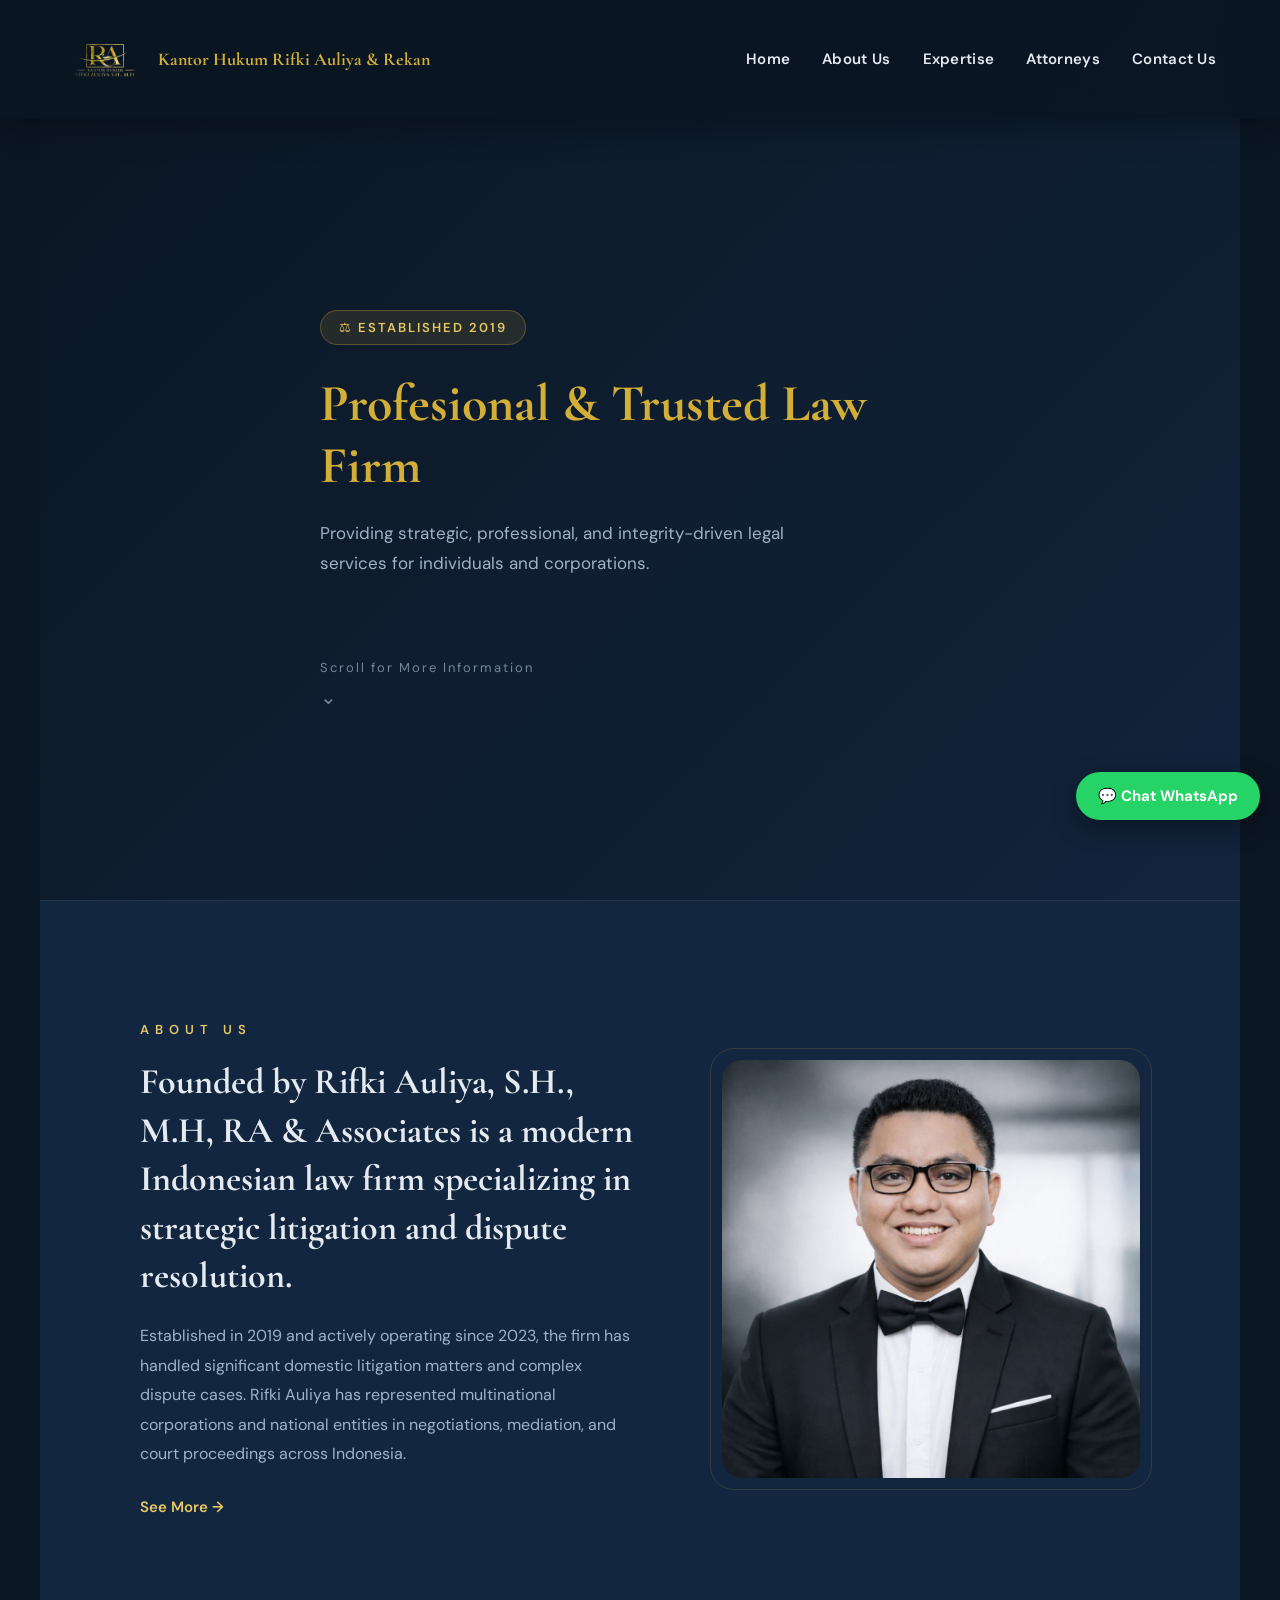
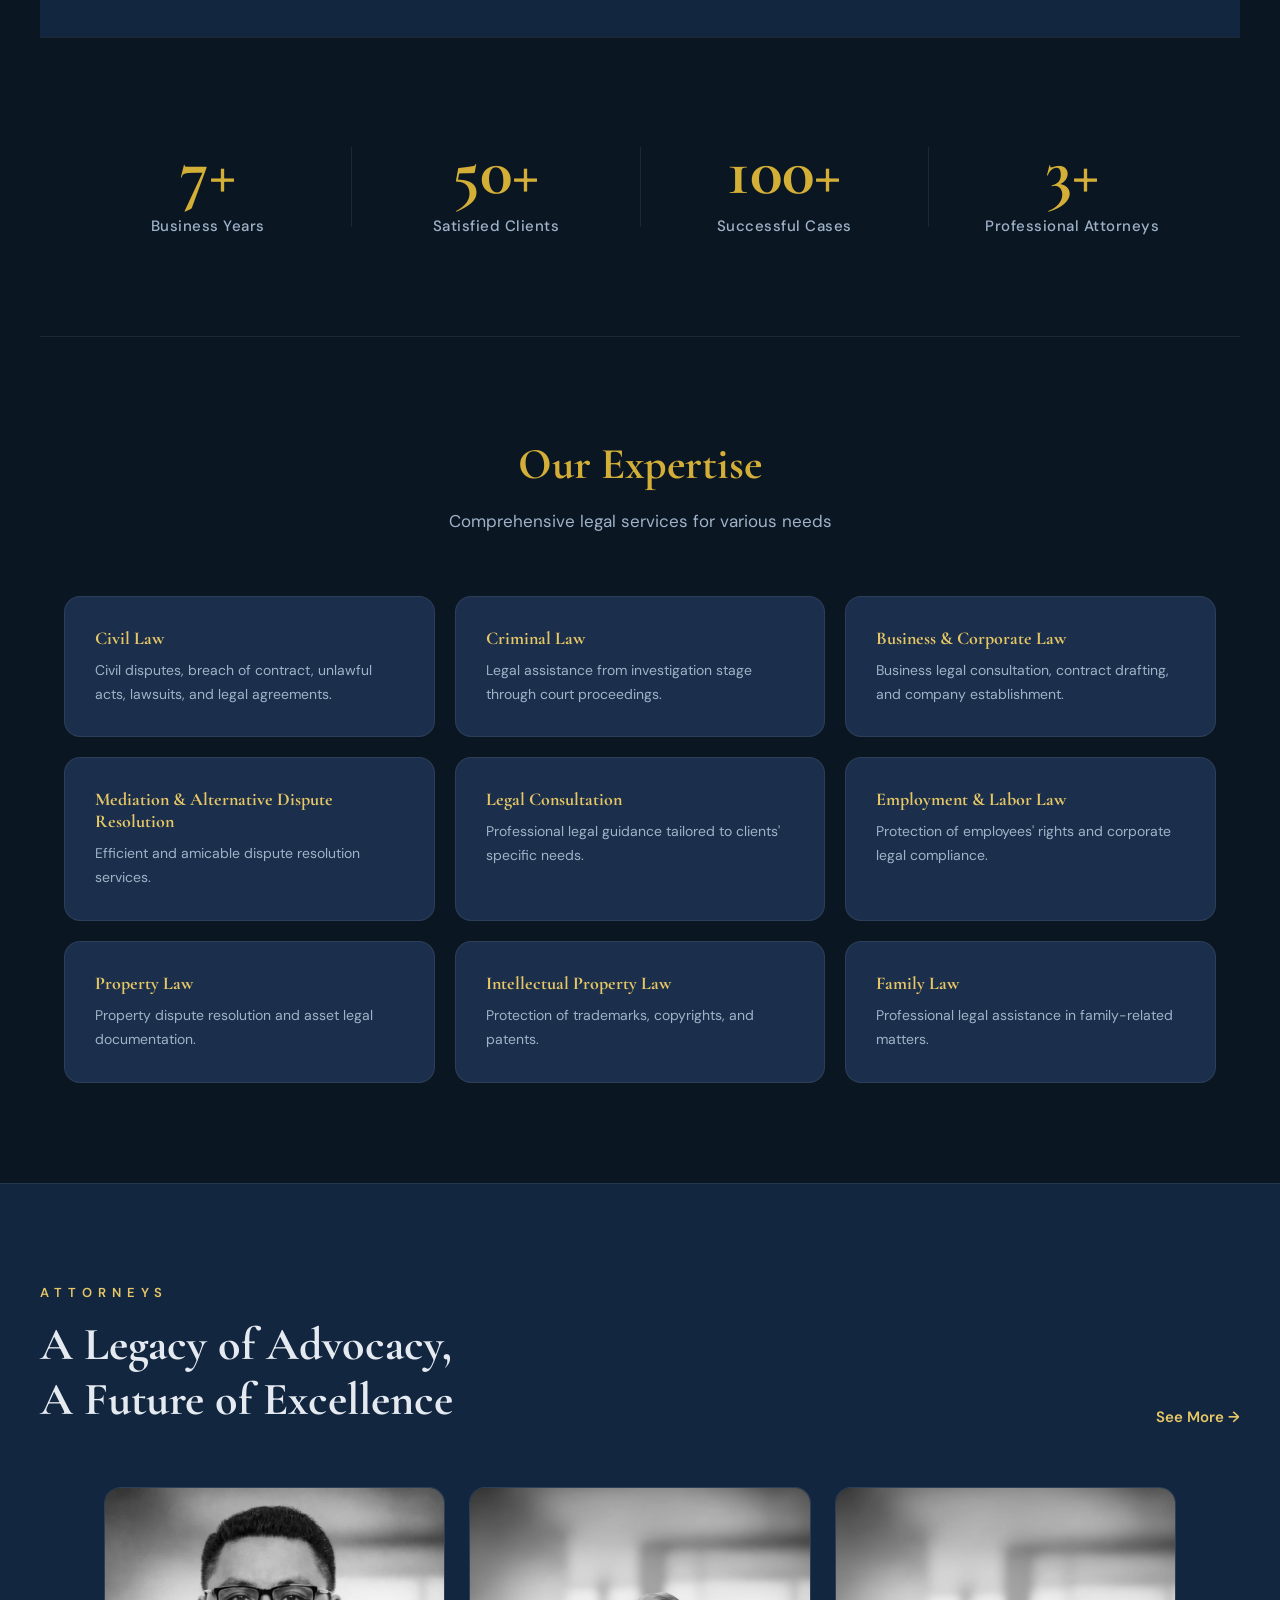
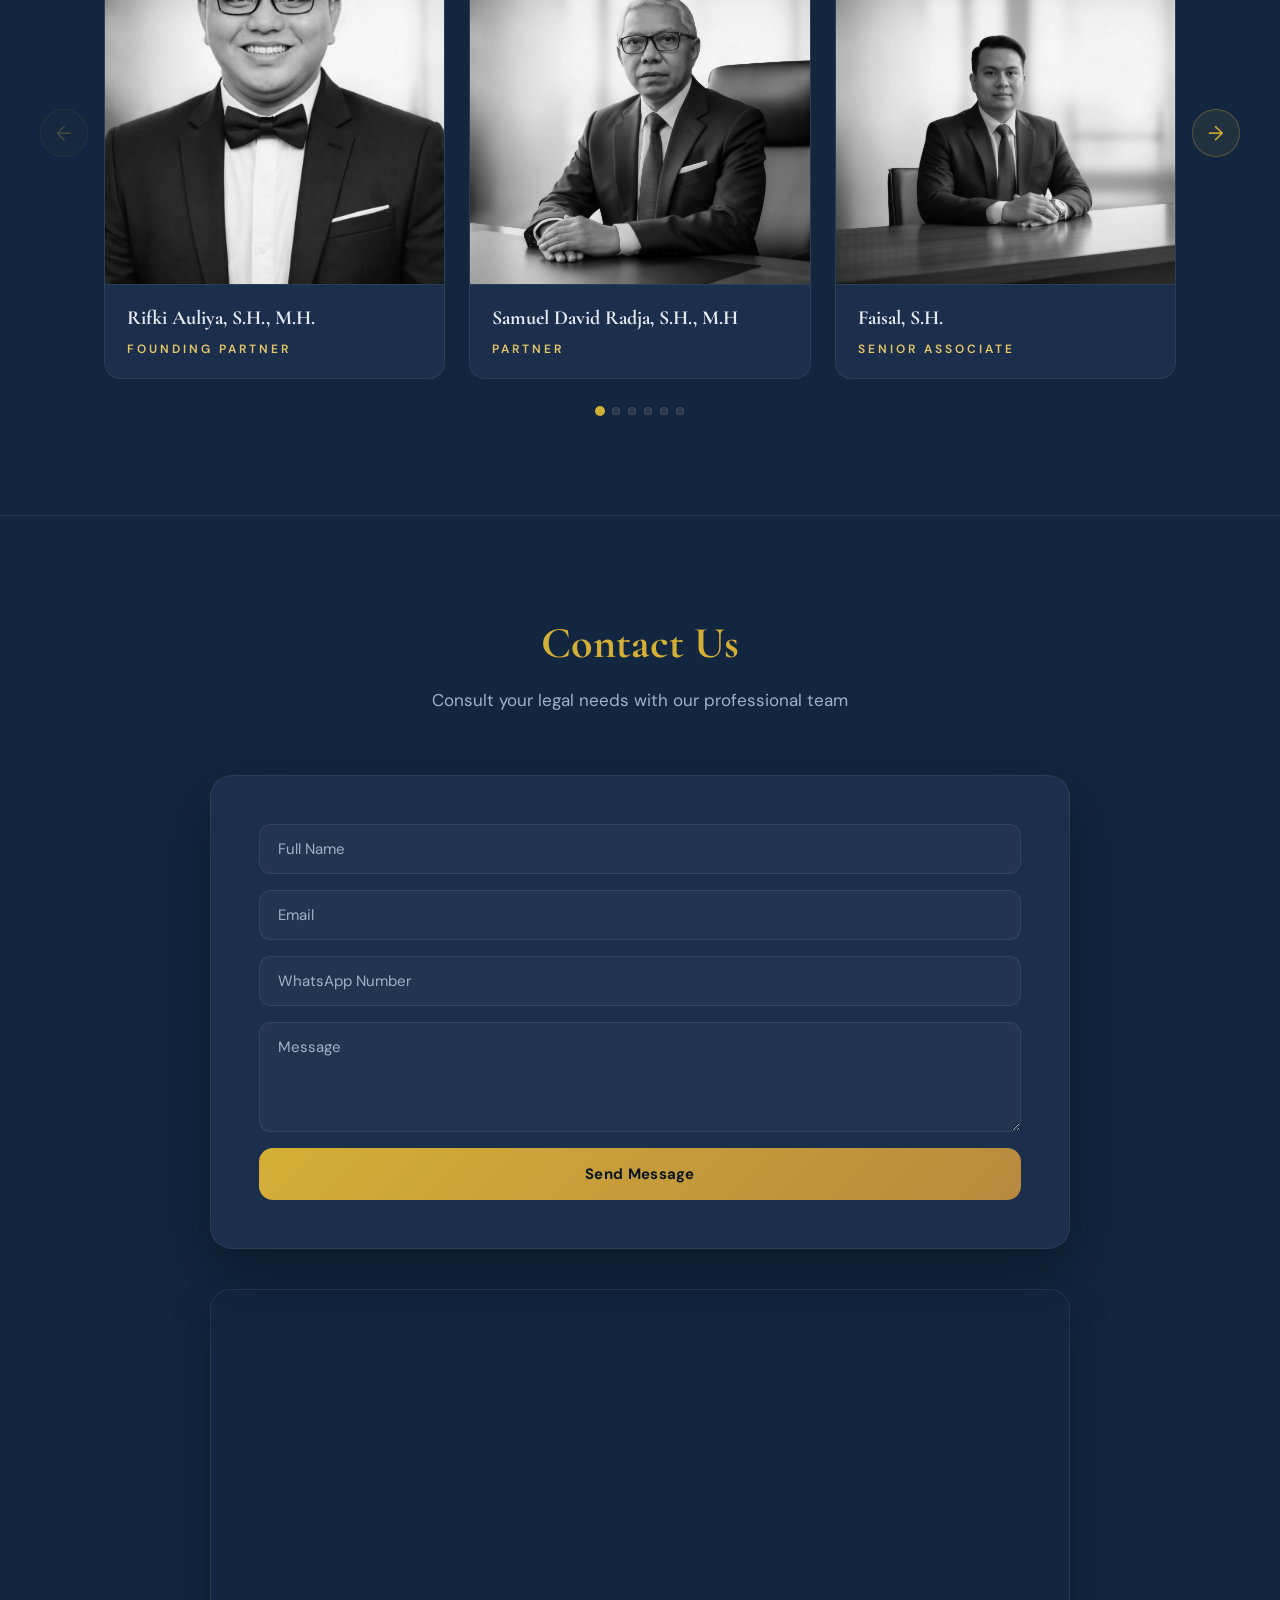
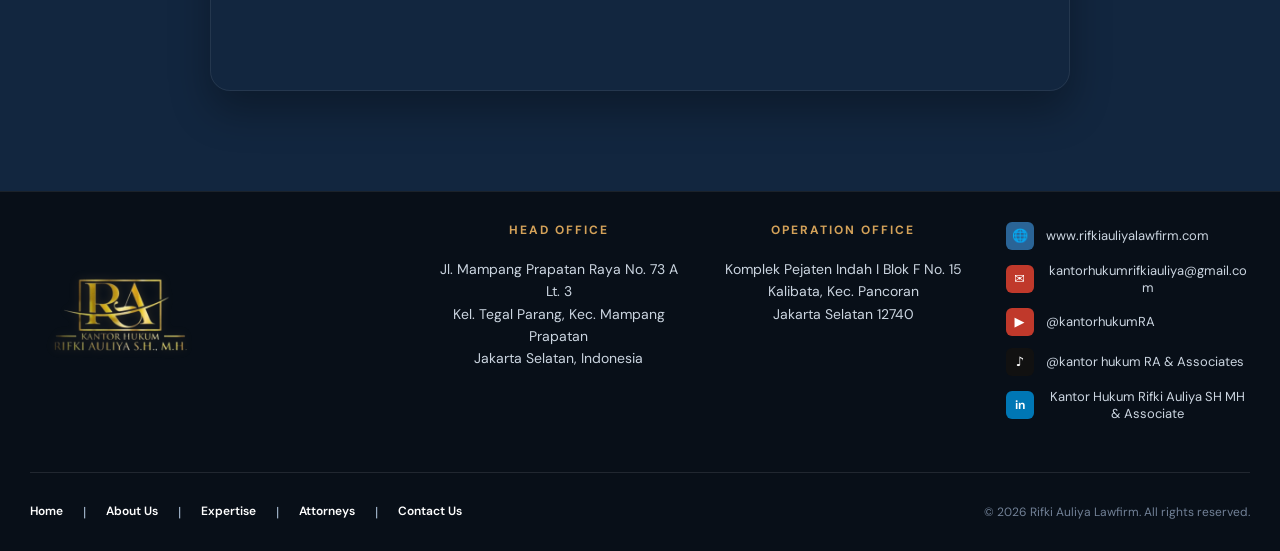
==== commit 4e3c41a0: "Update Rifki Law Firm" ====
--- a/index.html
+++ b/index.html
@@ -8,587 +8,10 @@
 <link rel="preconnect" href="https://fonts.googleapis.com">
 <link href="https://fonts.googleapis.com/css2?family=Cormorant+Garamond:wght@400;600;700&family=DM+Sans:wght@400;500;600;700&display=swap" rel="stylesheet">
 
-<style>
-/* ================= ROOT ================= */
-:root{
-  --dark:#0B1623;
-  --dark-soft:#12263F;
-  --surface:#142C4C;
-  --card:#1B2E4B;
-
-  --gold:#D4AF37;
-  --gold-soft:#E6C766;
-
-  --text:#E5EAF1;
-  --muted:#9FB3C8;
-
-  --border:rgba(255,255,255,.08);
-  --border-gold:rgba(212,175,55,.3);
-}
-
-*{
-  box-sizing:border-box;
-  margin:0;
-  padding:0;
-  font-family:'DM Sans', system-ui, sans-serif;
-}
-
-body{
-  background:var(--dark);
-  color:var(--text);
-  overflow-x:hidden;
-}
-
-/* ================= HEADER ================= */
-header{
-  position:fixed;
-  top:0;
-  left:0;
-  width:100%;
-  z-index:1000;
-  padding:18px 0;
-  background:transparent;
-  transition:.3s ease;
-}
-
-header.scrolled{
-  background:rgba(11,22,35,.9);
-  backdrop-filter:blur(14px);
-  box-shadow:0 10px 30px rgba(0,0,0,.3);
-}
-
-.navbar{
-  max-width:1200px;
-  margin:auto;
-  padding:0 24px;
-  display:flex;
-  justify-content:space-between;
-  align-items:center;
-}
-
-.logo{
-  display:flex;
-  align-items:center;
-  gap:12px;
-  font-weight:700;
-  font-size:18px;
-  color:var(--gold);
-  font-family:'Cormorant Garamond', serif;
-}
-
-.nav-menu{
-  display:flex;
-  gap:32px;
-}
-
-.nav-menu a{
-  text-decoration:none;
-  color:var(--text);
-  font-weight:600;
-  position:relative;
-  font-size:15px;
-  letter-spacing:.3px;
-}
-
-.nav-menu a::after{
-  content:"";
-  position:absolute;
-  bottom:-6px;
-  left:0;
-  width:0;
-  height:2px;
-  background:var(--gold);
-  transition:.3s;
-}
-
-.nav-menu a:hover::after{
-  width:100%;
-}
-
-.nav-menu a:hover{
-  color:var(--gold-soft);
-}
-
-/* HAMBURGER */
-.hamburger{
-  display:none;
-  font-size:26px;
-  color:var(--text);
-  cursor:pointer;
-}
-
-/* ================= HERO ================= */
-.hero{
-  min-height:100vh;
-  background:
-    linear-gradient(135deg, rgba(11,22,35,.92), rgba(18,38,63,.88)),
-    url("https://images.unsplash.com/photo-1589829545856-d10d557cf95f") center/cover;
-  display:flex;
-  align-items:center;
-}
-
-.hero-content{
-  max-width:1200px;
-  margin:auto;
-  padding:120px 24px 0;
-}
-
-.hero-badge{
-  display:inline-flex;
-  align-items:center;
-  gap:8px;
-  background:rgba(212,175,55,.12);
-  border:1px solid var(--border-gold);
-  padding:8px 18px;
-  border-radius:50px;
-  font-size:13px;
-  color:var(--gold-soft);
-  letter-spacing:2px;
-  font-weight:600;
-  margin-bottom:28px;
-}
-
-.hero h1{
-  font-size:52px;
-  color:var(--gold);
-  max-width:640px;
-  line-height:1.2;
-  font-family:'Cormorant Garamond', serif;
-  font-weight:700;
-}
-
-.hero p{
-  margin-top:20px;
-  max-width:520px;
-  line-height:1.8;
-  color:var(--muted);
-  font-size:17px;
-}
-
-.scroll-indicator{
-  margin-top:80px;
-  text-align:left;
-  color:var(--muted);
-  font-size:13px;
-  letter-spacing:2px;
-  opacity:.7;
-}
-
-.scroll-indicator .arrow{
-  margin-top:8px;
-  font-size:20px;
-  animation: bounce 1.8s infinite;
-}
-
-@keyframes bounce{
-  0%,100%{ transform:translateY(0); }
-  50%{ transform:translateY(8px); }
-}
-
-/* ================= ABOUT PREVIEW ================= */
-.about-preview{
-  background:var(--dark-soft);
-  padding:120px 24px;
-  border-top:1px solid var(--border);
-}
-
-.about-container{
-  max-width:1200px;
-  margin:auto;
-  display:grid;
-  grid-template-columns:1.2fr 1fr;
-  align-items:center;
-  gap:80px;
-}
-
-.about-label{
-  letter-spacing:6px;
-  font-size:13px;
-  color:var(--gold-soft);
-  font-weight:600;
-  display:block;
-  margin-bottom:20px;
-}
-
-.about-text h2{
-  font-size:36px;
-  margin-bottom:20px;
-  line-height:1.35;
-  color:var(--text);
-  font-family:'Cormorant Garamond', serif;
-  font-weight:700;
-}
-
-.about-text p{
-  font-size:16px;
-  line-height:1.85;
-  color:var(--muted);
-  max-width:580px;
-}
-
-.see-more{
-  display:inline-flex;
-  align-items:center;
-  gap:6px;
-  margin-top:28px;
-  text-decoration:none;
-  font-weight:600;
-  color:var(--gold-soft);
-  transition:.3s;
-  font-size:15px;
-}
-
-.see-more:hover{
-  color:var(--gold);
-  gap:10px;
-}
-
-.about-image{
-  position:relative;
-}
-
-.about-image::before{
-  content:'';
-  position:absolute;
-  inset:-12px;
-  border:1px solid var(--border-gold);
-  border-radius:24px;
-  opacity:.5;
-}
-
-.about-image img{
-  width:100%;
-  max-width:420px;
-  border-radius:20px;
-  display:block;
-  margin-left:auto;
-  position:relative;
-}
-
-/* ================= STATS ================= */
-.stats-section {
-  background:var(--dark);
-  padding:100px 24px;
-  border-top:1px solid var(--border);
-  border-bottom:1px solid var(--border);
-}
-
-.stats-container {
-  max-width:1200px;
-  margin:auto;
-  display:flex;
-  justify-content:space-between;
-  align-items:center;
-  text-align:center;
-}
-
-.stat-box { flex:1; }
-
-.stat-box h2 {
-  font-size:68px;
-  color:var(--gold);
-  margin-bottom:10px;
-  font-weight:700;
-  font-family:'Cormorant Garamond', serif;
-  line-height:1;
-}
-
-.stat-box p {
-  font-size:15px;
-  color:var(--muted);
-  font-weight:500;
-  letter-spacing:.5px;
-}
-
-.divider {
-  width:1px;
-  height:80px;
-  background:var(--border);
-}
-
-/* ================= SECTION ================= */
-section{
-  padding:100px 24px;
-  max-width:1200px;
-  margin:auto;
-}
-
-.section-title{
-  text-align:center;
-  margin-bottom:60px;
-}
-
-.section-title h2{
-  font-size:44px;
-  color:var(--gold);
-  margin-bottom:16px;
-  font-weight:700;
-  font-family:'Cormorant Garamond', serif;
-}
-
-.section-title .subtitle{
-  font-size:17px;
-  color:var(--muted);
-  max-width:560px;
-  margin:0 auto;
-  line-height:1.7;
-}
-
-/* ================= SERVICES ================= */
-.services{
-  display:grid;
-  grid-template-columns:repeat(3,1fr);
-  gap:20px;
-}
-
-@media (max-width:1024px){
-  .services{ grid-template-columns:repeat(2,1fr); }
-}
-
-@media (max-width:640px){
-  .services{ grid-template-columns:1fr; }
-}
-
-.service-card{
-  background:var(--card);
-  border:1px solid var(--border);
-  padding:30px;
-  border-radius:16px;
-  transition:.35s ease;
-  position:relative;
-  overflow:hidden;
-}
-
-.service-card::before{
-  content:'';
-  position:absolute;
-  top:0;
-  left:0;
-  width:3px;
-  height:0;
-  background:linear-gradient(180deg, var(--gold), var(--gold-soft));
-  transition:.35s ease;
-}
-
-.service-card:hover{
-  transform:translateY(-6px);
-  border-color:var(--border-gold);
-  box-shadow:0 20px 40px rgba(0,0,0,.4);
-}
-
-.service-card:hover::before{
-  height:100%;
-}
-
-.service-card h3{
-  color:var(--gold-soft);
-  margin-bottom:10px;
-  font-size:18px;
-  font-family:'Cormorant Garamond', serif;
-  font-weight:700;
-}
-
-.service-card p{
-  color:var(--muted);
-  font-size:14px;
-  line-height:1.7;
-}
-
-/* ================= CONTACT ================= */
-#contact{
-  background:var(--dark-soft);
-  border-top:1px solid var(--border);
-  max-width:100%;
-  padding:100px 24px;
-}
-
-#contact > .section-title{ max-width:1200px; margin:0 auto 60px; }
-
-.contact-box{
-  max-width:860px;
-  margin:auto;
-  background:var(--card);
-  padding:48px;
-  border-radius:22px;
-  border:1px solid var(--border);
-  box-shadow:0 25px 60px rgba(0,0,0,.35);
-}
-
-.contact-box form{
-  display:grid;
-  gap:16px;
-}
-
-.contact-box input,
-.contact-box textarea{
-  width:100%;
-  padding:14px 18px;
-  border-radius:12px;
-  border:1px solid var(--border);
-  background:rgba(255,255,255,.03);
-  color:var(--text);
-  font-size:15px;
-  font-family:'DM Sans', sans-serif;
-  transition:.3s;
-}
-
-.contact-box input::placeholder,
-.contact-box textarea::placeholder{
-  color:var(--muted);
-}
-
-.contact-box input:focus,
-.contact-box textarea:focus{
-  outline:none;
-  border-color:var(--gold);
-  background:rgba(212,175,55,.04);
-}
-
-.btn{
-  padding:16px;
-  border-radius:14px;
-  border:none;
-  background:linear-gradient(135deg,var(--gold),#b8893e);
-  color:#0B1623;
-  font-weight:700;
-  font-size:15px;
-  cursor:pointer;
-  transition:.3s ease;
-  letter-spacing:.3px;
-  font-family:'DM Sans', sans-serif;
-}
-
-.btn:hover{
-  transform:translateY(-2px);
-  box-shadow:0 12px 30px rgba(212,175,55,.3);
-}
-
-/* ================= GOOGLE MAPS ================= */
-.map-wrapper{
-  margin-top:40px;
-  border-radius:20px;
-  overflow:hidden;
-  border:1px solid var(--border);
-  box-shadow:0 20px 40px rgba(0,0,0,.3);
-  max-width:860px;
-  margin-left:auto;
-  margin-right:auto;
-}
-
-.map-wrapper iframe{
-  width:100%;
-  height:400px;
-  border:0;
-  display:block;
-}
-
-/* ================= MOBILE SIDEBAR ================= */
-.mobile-sidebar{
-  position:fixed;
-  top:0;
-  left:-100%;
-  width:270px;
-  height:100vh;
-  background:var(--dark-soft);
-  border-right:1px solid var(--border);
-  padding:100px 28px;
-  transition:.3s;
-  z-index:1001;
-}
-
-.mobile-sidebar.active{
-  left:0;
-}
-
-.mobile-sidebar a{
-  display:block;
-  margin-bottom:24px;
-  color:var(--text);
-  text-decoration:none;
-  font-weight:600;
-  font-size:16px;
-  transition:.2s;
-}
-
-.mobile-sidebar a:hover{
-  color:var(--gold);
-}
-
-/* OVERLAY */
-.overlay{
-  position:fixed;
-  inset:0;
-  background:rgba(0,0,0,.6);
-  opacity:0;
-  pointer-events:none;
-  transition:.3s;
-  z-index:1000;
-}
-
-.overlay.active{
-  opacity:1;
-  pointer-events:auto;
-}
-
-/* ================= WHATSAPP FLOAT ================= */
-.wa-float{
-  position:fixed;
-  bottom:80px;
-  right:20px;
-  background:#25D366;
-  color:#fff;
-  padding:14px 22px;
-  border-radius:50px;
-  font-weight:700;
-  cursor:pointer;
-  box-shadow:0 8px 25px rgba(0,0,0,.4);
-  z-index:999;
-  text-decoration:none;
-  display:flex;
-  align-items:center;
-  gap:8px;
-  transition:.3s;
-  font-size:15px;
-}
-
-.wa-float:hover{
-  transform:translateY(-3px);
-  box-shadow:0 12px 30px rgba(0,0,0,.5);
-}
-
-/* ================= FOOTER ================= */
-footer{
-  background:#080f18;
-  text-align:center;
-  padding:30px;
-  color:var(--muted);
-  font-size:14px;
-  border-top:1px solid var(--border);
-}
-
-/* ================= RESPONSIVE ================= */
-@media(max-width:900px){
-  .nav-menu{ display:none; }
-  .hamburger{ display:block; }
-  .about-container{ grid-template-columns:1fr; text-align:center; gap:50px; }
-  .about-text p{ max-width:100%; }
-  .about-image::before{ display:none; }
-  .about-image img{ margin:0 auto; }
-  .stats-container{ flex-direction:column; gap:40px; padding:0 24px; }
-  .divider{ display:none; }
-  .contact-box{ padding:30px 20px; }
-  .section-title h2{ font-size:34px; }
-  .hero h1{ font-size:38px; }
-}
-
-@media(max-width:600px){
-  .hero h1{ font-size:32px; }
-  .section-title h2{ font-size:28px; }
-  .wa-float{ bottom:20px; right:15px; padding:12px 18px; font-size:14px; }
-}
-</style>
-</head>
-
+<!-- CSS EXTERNAL -->
+<link rel="stylesheet" href="./assets/css/style.css">
+
+</head> 
 <body>
 
 <!-- ================= HEADER ================= -->
@@ -601,10 +24,10 @@
 
     <nav class="nav-menu">
       <a href="#home">Home</a>
-      <a href="#about">About</a>
+      <a href="#about">About Us</a>
       <a href="#expertise">Expertise</a>
       <a href="#attorney">Attorneys</a>
-      <a href="#contact">Contact</a>
+      <a href="#contact">Contact Us</a>
     </nav>
 
     <div class="hamburger" id="hamburger">☰</div>
@@ -614,10 +37,10 @@
 <!-- ================= MOBILE SIDEBAR ================= -->
 <div class="mobile-sidebar" id="mobileSidebar">
   <a href="#home">Home</a>
-  <a href="#about">About</a>
+  <a href="#about">About Us</a>
   <a href="#expertise">Expertise</a>
   <a href="#attorney">Attorneys</a>
-  <a href="#contact">Contact</a>
+  <a href="#contact">Contact Us</a>
 </div>
 <div class="overlay" id="overlay"></div>
 
@@ -657,7 +80,7 @@
     </div>
 
     <div class="about-image">
-      <img src="assets/img/founder.png" alt="Founder">
+      <img src="assets/img/Founder.jpeg" alt="Founder">
     </div>
   </div>
 </section>
@@ -686,25 +109,7 @@
     </div>
   </div>
 
-  <script>
-const counters = document.querySelectorAll('.counter');
-counters.forEach(counter => {
-  counter.innerText = '0';
-  const updateCounter = () => {
-    const target = +counter.getAttribute('data-target');
-    const c = +counter.innerText;
-    const increment = target / 200;
-    if (c < target) {
-      counter.innerText = `${Math.ceil(c + increment)}`;
-      setTimeout(updateCounter, 10);
-    } else {
-      counter.innerText = target + '+';
-    }
-  };
-  updateCounter();
-});
-  </script>
-</section>
+ </section>
 
 <!-- ================= SERVICES ================= -->
 <section id="expertise">
@@ -754,30 +159,33 @@
 </section>
 
 <!-- ================= ATTORNEYS ================= -->
-<section id="attorney" style="max-width:100%; background:var(--dark-soft); border-top:1px solid var(--border); padding:100px 24px;">
-  <div style="max-width:1200px; margin:auto;">
-
-    <div style="display:flex; justify-content:space-between; align-items:flex-end; margin-bottom:60px; flex-wrap:wrap; gap:20px;">
+<section id="attorney" class="attorney-section">
+  <div class="attorney-container">
+
+    <div class="attorney-header">
       <div>
-        <span style="letter-spacing:6px; font-size:13px; color:var(--gold-soft); font-weight:600; display:block; margin-bottom:16px;">ATTORNEYS</span>
-        <h2 style="font-size:46px; color:var(--text); font-family:'Cormorant Garamond', serif; font-weight:700; line-height:1.2; max-width:520px;">A Legacy of Advocacy,<br>A Future of Excellence</h2>
+        <span class="attorney-header-label">ATTORNEYS</span>
+        <h2 class="attorney-header-title">
+          A Legacy of Advocacy,<br>A Future of Excellence
+        </h2>
       </div>
-      <button onclick="openAttorneyModal()" style="display:inline-flex; align-items:center; gap:8px; background:none; border:none; cursor:pointer; color:var(--gold-soft); font-weight:600; font-size:15px; transition:.3s; white-space:nowrap; font-family:'DM Sans',sans-serif;"
-         onmouseover="this.style.color='var(--gold)'; this.style.gap='14px';"
-         onmouseout="this.style.color='var(--gold-soft)'; this.style.gap='8px';">
-        See More &nbsp;→
+
+      <button onclick="openAttorneyModal()" class="attorney-see-more">
+        See More → 
       </button>
     </div>
 
     <!-- SLIDER WRAPPER -->
     <div class="slider-outer">
       <button class="slider-btn slider-prev" onclick="slideAttorney(-1)" aria-label="Previous">&#8592;</button>
+
       <div class="slider-viewport">
         <div class="slider-track" id="attorneyTrack">
 
           <div class="attorney-card">
             <div class="attorney-photo">
-              <img src="assets/img/founder.png" alt="Rifki Auliya" onerror="this.parentElement.innerHTML='<div class=&quot;attorney-placeholder&quot;>RA</div>'">
+              <img src="assets/img/Founder.jpeg" alt="Rifki Auliya"
+                onerror="this.parentElement.innerHTML='<div class=&quot;attorney-placeholder&quot;>RA</div>'">
             </div>
             <div class="attorney-info">
               <h4>Rifki Auliya, S.H., M.H.</h4>
@@ -786,28 +194,79 @@
           </div>
 
           <div class="attorney-card">
-            <div class="attorney-photo placeholder-wrap"><div class="attorney-placeholder">TH</div></div>
-            <div class="attorney-info"><h4>Taufiq Hidayat, S.H.</h4><span>ASSOCIATE</span></div>
-          </div>
-
-          <div class="attorney-card">
-            <div class="attorney-photo placeholder-wrap"><div class="attorney-placeholder">FS</div></div>
-            <div class="attorney-info"><h4>Faisal, S.H.</h4><span>ASSOCIATE</span></div>
-          </div>
-
-          <div class="attorney-card">
-            <div class="attorney-photo placeholder-wrap"><div class="attorney-placeholder">MA</div></div>
-            <div class="attorney-info"><h4>Megy Aidilova, S.T.</h4><span>HEAD OF MEDIA TEAM</span></div>
-          </div>
-
-          <div class="attorney-card">
-            <div class="attorney-photo placeholder-wrap"><div class="attorney-placeholder">DD</div></div>
-            <div class="attorney-info"><h4>Deddy, S.E.</h4><span>HEAD OF MEDIA TEAM</span></div>
-          </div>
-
-          <div class="attorney-card">
-            <div class="attorney-photo placeholder-wrap"><div class="attorney-placeholder">RG</div></div>
-            <div class="attorney-info"><h4>Rafli Guciano</h4><span>ADMINISTRATION</span></div>
+            <div class="attorney-photo">
+              <img src="assets/img/Samuel David Radja, S.H., M.H (Partner).jpeg" alt="Samuel David Radja"
+                onerror="this.parentElement.innerHTML='<div class=&quot;attorney-placeholder&quot;>SDR</div>'">
+            </div>
+            <div class="attorney-info">
+              <h4>Samuel David Radja, S.H., M.H</h4>
+              <span>PARTNER</span>
+            </div>
+          </div>
+
+          <div class="attorney-card">
+            <div class="attorney-photo">
+              <img src="assets/img/Faisal, S.H (Senior Associate).jpeg" alt="Faisal"
+                onerror="this.parentElement.innerHTML='<div class=&quot;attorney-placeholder&quot;>FSL</div>'">
+            </div>
+            <div class="attorney-info">
+              <h4>Faisal, S.H.</h4>
+              <span>SENIOR ASSOCIATE</span>
+            </div>
+          </div>  
+          
+          <div class="attorney-card">
+            <div class="attorney-photo">
+              <img src="assets/img/Feriyawansyah, S.H., M.H., CPCLE (Senior Associate).jpeg" alt="Feriyawansyah"
+                onerror="this.parentElement.innerHTML='<div class=&quot;attorney-placeholder&quot;>FYM</div>'">
+            </div>
+            <div class="attorney-info">
+              <h4>Feriyawansyah, S.H., M.H., CPCLE</h4>
+              <span>SENIOR ASSOCIATE</span>
+            </div>
+          </div>
+
+          <div class="attorney-card">
+            <div class="attorney-photo">
+              <img src="assets/img/Afrizal Naldi, S.H., M.H (Associate).jpeg" alt="Afrizal Naldi"
+                onerror="this.parentElement.innerHTML='<div class=&quot;attorney-placeholder&quot;>ANL</div>'">
+                </div>
+            <div class="attorney-info">
+              <h4>Afrizal Naldi, S.H., M.H.</h4>
+              <span>ASSOCIATE</span>
+            </div>
+          </div>
+          
+          <div class="attorney-card">
+            <div class="attorney-photo">
+              <img src="assets/img/Devira Nindy, S.H (Associate).jpeg" alt="Devira Nindy"
+                onerror="this.parentElement.innerHTML='<div class=&quot;attorney-placeholder&quot;>DN</div>'">
+            </div>
+            <div class="attorney-info">
+              <h4>Devira Nindy, S.H.</h4>
+              <span>ASSOCIATE</span>
+            </div>
+          </div>
+          
+          <div class="attorney-card">
+            <div class="attorney-photo">
+              <img src="assets/img/Ipeh Yulifah, S.H (Associate).jpeg" alt="Ipeh Yulifah"
+                onerror="this.parentElement.innerHTML='<div class=&quot;attorney-placeholder&quot;>IY</div>'">
+                </div>
+            <div class="attorney-info">
+              <h4>Ipeh Yulifah, S.H.</h4>
+              <span>ASSOCIATE</span></div>
+          </div>
+
+          <div class="attorney-card">
+            <div class="attorney-photo">
+              <img src="assets/img/Megy Aidlova, S.T (Katim Media).jpeg" alt="Megy Aidilova"
+                onerror="this.parentElement.innerHTML='<div class=&quot;attorney-placeholder&quot;>MA</div>'">
+            </div>
+            <div class="attorney-info">
+              <h4>Megy Aidilova, S.T.</h4>
+              <span>KATIM MEDIA</span>
+            </div>
           </div>
 
         </div>
@@ -824,6 +283,7 @@
 <!-- ================= ATTORNEY MODAL ================= -->
 <div class="attorney-modal" id="attorneyModal">
   <div class="attorney-modal-overlay" onclick="closeAttorneyModal()"></div>
+  
   <div class="attorney-modal-box">
     <div class="attorney-modal-header">
       <div>
@@ -836,323 +296,90 @@
 
       <div class="attorney-card">
         <div class="attorney-photo">
-          <img src="assets/img/founder.png" alt="Rifki Auliya" onerror="this.parentElement.innerHTML='<div class=&quot;attorney-placeholder&quot;>RA</div>'">
+          <img src="assets/img/Founder.jpeg" alt="Rifki Auliya" 
+          onerror="this.parentElement.innerHTML='<div class=&quot;attorney-placeholder&quot;>RA</div>'">
         </div>
         <div class="attorney-info"><h4>Rifki Auliya, S.H., M.H.</h4><span>FOUNDING PARTNER</span></div>
       </div>
 
-      <div class="attorney-card">
-        <div class="attorney-photo placeholder-wrap"><div class="attorney-placeholder">TH</div></div>
-        <div class="attorney-info"><h4>Taufiq Hidayat, S.H.</h4><span>ASSOCIATE</span></div>
-      </div>
-
-      <div class="attorney-card">
-        <div class="attorney-photo placeholder-wrap"><div class="attorney-placeholder">FS</div></div>
-        <div class="attorney-info"><h4>Faisal, S.H.</h4><span>ASSOCIATE</span></div>
-      </div>
-
-      <div class="attorney-card">
-        <div class="attorney-photo placeholder-wrap"><div class="attorney-placeholder">MA</div></div>
-        <div class="attorney-info"><h4>Megy Aidilova, S.T.</h4><span>HEAD OF MEDIA TEAM</span></div>
-      </div>
-
-      <div class="attorney-card">
-        <div class="attorney-photo placeholder-wrap"><div class="attorney-placeholder">DD</div></div>
-        <div class="attorney-info"><h4>Deddy, S.E.</h4><span>HEAD OF MEDIA TEAM</span></div>
-      </div>
-
-      <div class="attorney-card">
-        <div class="attorney-photo placeholder-wrap"><div class="attorney-placeholder">RG</div></div>
-        <div class="attorney-info"><h4>Rafli Guciano</h4><span>ADMINISTRATION</span></div>
-      </div>
-
+          <div class="attorney-card">
+            <div class="attorney-photo">
+              <img src="assets/img/Samuel David Radja, S.H., M.H (Partner).jpeg" alt="Samuel David Radja"
+                onerror="this.parentElement.innerHTML='<div class=&quot;attorney-placeholder&quot;>SDR</div>'">
+            </div>
+            <div class="attorney-info">
+              <h4>Samuel David Radja, S.H., M.H</h4>
+              <span>PARTNER</span>
+            </div>
+          </div>
+
+          <div class="attorney-card">
+            <div class="attorney-photo">
+              <img src="assets/img/Faisal, S.H (Senior Associate).jpeg" alt="Faisal"
+                onerror="this.parentElement.innerHTML='<div class=&quot;attorney-placeholder&quot;>FSL</div>'">
+            </div>
+            <div class="attorney-info">
+              <h4>Faisal, S.H.</h4>
+              <span>SENIOR ASSOCIATE</span>
+            </div>
+          </div>  
+          
+          <div class="attorney-card">
+            <div class="attorney-photo">
+              <img src="assets/img/Feriyawansyah, S.H., M.H., CPCLE (Senior Associate).jpeg" alt="Feriyawansyah"
+                onerror="this.parentElement.innerHTML='<div class=&quot;attorney-placeholder&quot;>FYM</div>'">
+            </div>
+            <div class="attorney-info">
+              <h4>Feriyawansyah, S.H., M.H., CPCLE</h4>
+              <span>SENIOR ASSOCIATE</span>
+            </div>
+          </div>
+
+          <div class="attorney-card">
+            <div class="attorney-photo">
+              <img src="assets/img/Afrizal Naldi, S.H., M.H (Associate).jpeg" alt="Afrizal Naldi"
+                onerror="this.parentElement.innerHTML='<div class=&quot;attorney-placeholder&quot;>ANL</div>'">
+                </div>
+            <div class="attorney-info">
+              <h4>Afrizal Naldi, S.H., M.H.</h4>
+              <span>ASSOCIATE</span>
+            </div>
+          </div>
+          
+          <div class="attorney-card">
+            <div class="attorney-photo">
+              <img src="assets/img/Devira Nindy, S.H (Associate).jpeg" alt="Devira Nindy"
+                onerror="this.parentElement.innerHTML='<div class=&quot;attorney-placeholder&quot;>DN</div>'">
+            </div>
+            <div class="attorney-info">
+              <h4>Devira Nindy, S.H.</h4>
+              <span>ASSOCIATE</span>
+            </div>
+          </div>
+          
+          <div class="attorney-card">
+            <div class="attorney-photo">
+              <img src="assets/img/Ipeh Yulifah, S.H (Associate).jpeg" alt="Ipeh Yulifah"
+                onerror="this.parentElement.innerHTML='<div class=&quot;attorney-placeholder&quot;>IY</div>'">
+                </div>
+            <div class="attorney-info">
+              <h4>Ipeh Yulifah, S.H.</h4>
+              <span>ASSOCIATE</span></div>
+          </div>
+
+          <div class="attorney-card">
+            <div class="attorney-photo">
+              <img src="assets/img/Megy Aidlova, S.T (Katim Media).jpeg" alt="Megy Aidilova"
+                onerror="this.parentElement.innerHTML='<div class=&quot;attorney-placeholder&quot;>MA</div>'">
+            </div>
+            <div class="attorney-info">
+              <h4>Megy Aidilova, S.T.</h4>
+              <span>KATIM MEDIA</span>
+            </div>
+          </div>
     </div>
   </div>
 </div>
-
-<style>
-/* ===== SLIDER ===== */
-.slider-outer{
-  position:relative;
-  display:flex;
-  align-items:center;
-  gap:16px;
-}
-.slider-viewport{
-  overflow:hidden;
-  flex:1;
-  border-radius:16px;
-}
-.slider-track{
-  display:flex;
-  gap:24px;
-  transition:transform .45s cubic-bezier(.4,0,.2,1);
-}
-.slider-track .attorney-card{
-  flex:0 0 calc((100% - 48px) / 3);
-  min-width:0;
-}
-@media(max-width:900px){
-  .slider-track .attorney-card{ flex:0 0 calc((100% - 24px) / 2); }
-}
-@media(max-width:560px){
-  .slider-track .attorney-card{ flex:0 0 100%; }
-}
-.slider-btn{
-  flex-shrink:0;
-  width:48px;
-  height:48px;
-  border-radius:50%;
-  border:1px solid var(--border-gold);
-  background:rgba(212,175,55,.08);
-  color:var(--gold);
-  font-size:20px;
-  cursor:pointer;
-  transition:.3s;
-  display:flex;
-  align-items:center;
-  justify-content:center;
-}
-.slider-btn:hover{
-  background:rgba(212,175,55,.2);
-  box-shadow:0 0 20px rgba(212,175,55,.2);
-}
-.slider-btn:disabled{
-  opacity:.25;
-  cursor:not-allowed;
-}
-.slider-dots{
-  display:flex;
-  justify-content:center;
-  gap:8px;
-  margin-top:28px;
-}
-.slider-dot{
-  width:8px;
-  height:8px;
-  border-radius:50%;
-  background:var(--border);
-  border:1px solid rgba(212,175,55,.2);
-  cursor:pointer;
-  transition:.3s;
-}
-.slider-dot.active{
-  background:var(--gold);
-  transform:scale(1.25);
-}
-
-/* ===== ATTORNEY CARDS ===== */
-.attorney-card{
-  background:var(--card);
-  border:1px solid var(--border);
-  border-radius:16px;
-  overflow:hidden;
-  transition:.35s ease;
-  cursor:default;
-}
-.attorney-card:hover{
-  transform:translateY(-6px);
-  border-color:var(--border-gold);
-  box-shadow:0 20px 50px rgba(0,0,0,.45);
-}
-.attorney-photo{
-  width:100%;
-  aspect-ratio:3/3.5;
-  overflow:hidden;
-  background:var(--surface);
-  position:relative;
-}
-.attorney-photo img{
-  width:100%;
-  height:100%;
-  object-fit:cover;
-  object-position:top;
-  filter:grayscale(100%);
-  transition:.4s ease;
-}
-.attorney-card:hover .attorney-photo img{
-  filter:grayscale(0%);
-  transform:scale(1.04);
-}
-.attorney-placeholder{
-  width:100%;
-  height:100%;
-  display:flex;
-  align-items:center;
-  justify-content:center;
-  font-family:'Cormorant Garamond', serif;
-  font-size:52px;
-  font-weight:700;
-  color:rgba(212,175,55,.4);
-  background:linear-gradient(135deg, var(--surface), var(--dark-soft));
-  letter-spacing:4px;
-}
-.placeholder-wrap{
-  display:flex;
-  align-items:stretch;
-}
-.attorney-info{
-  padding:20px 22px;
-  border-top:1px solid var(--border);
-}
-.attorney-info h4{
-  font-family:'Cormorant Garamond', serif;
-  font-size:20px;
-  font-weight:700;
-  color:var(--text);
-  margin-bottom:6px;
-  line-height:1.3;
-}
-.attorney-info span{
-  font-size:12px;
-  letter-spacing:3px;
-  color:var(--gold-soft);
-  font-weight:600;
-}
-
-/* ===== MODAL ===== */
-.attorney-modal{
-  position:fixed;
-  inset:0;
-  z-index:2000;
-  display:flex;
-  align-items:center;
-  justify-content:center;
-  padding:24px;
-  opacity:0;
-  pointer-events:none;
-  transition:opacity .3s;
-}
-.attorney-modal.open{
-  opacity:1;
-  pointer-events:auto;
-}
-.attorney-modal-overlay{
-  position:absolute;
-  inset:0;
-  background:rgba(0,0,0,.75);
-  backdrop-filter:blur(6px);
-}
-.attorney-modal-box{
-  position:relative;
-  background:var(--dark-soft);
-  border:1px solid var(--border-gold);
-  border-radius:24px;
-  width:100%;
-  max-width:1000px;
-  max-height:90vh;
-  overflow-y:auto;
-  padding:48px;
-  box-shadow:0 40px 80px rgba(0,0,0,.6);
-  transform:translateY(30px);
-  transition:transform .35s cubic-bezier(.4,0,.2,1);
-}
-.attorney-modal.open .attorney-modal-box{
-  transform:translateY(0);
-}
-.attorney-modal-header{
-  display:flex;
-  justify-content:space-between;
-  align-items:flex-start;
-  margin-bottom:40px;
-}
-.modal-close{
-  background:rgba(255,255,255,.06);
-  border:1px solid var(--border);
-  color:var(--muted);
-  width:40px;
-  height:40px;
-  border-radius:50%;
-  cursor:pointer;
-  font-size:16px;
-  transition:.3s;
-  display:flex;
-  align-items:center;
-  justify-content:center;
-  flex-shrink:0;
-}
-.modal-close:hover{
-  background:rgba(212,175,55,.1);
-  border-color:var(--border-gold);
-  color:var(--gold);
-}
-.attorney-modal-grid{
-  display:grid;
-  grid-template-columns:repeat(3,1fr);
-  gap:24px;
-}
-@media(max-width:700px){
-  .attorney-modal-grid{ grid-template-columns:repeat(2,1fr); }
-  .attorney-modal-box{ padding:28px 20px; }
-}
-@media(max-width:440px){
-  .attorney-modal-grid{ grid-template-columns:1fr; }
-}
-.attorney-modal-box::-webkit-scrollbar{ width:6px; }
-.attorney-modal-box::-webkit-scrollbar-track{ background:transparent; }
-.attorney-modal-box::-webkit-scrollbar-thumb{ background:var(--border-gold); border-radius:3px; }
-</style>
-
-<script>
-/* ===== SLIDER LOGIC ===== */
-(function(){
-  const track = document.getElementById('attorneyTrack');
-  const dotsContainer = document.getElementById('sliderDots');
-  const cards = track.querySelectorAll('.attorney-card');
-  let current = 0;
-
-  function getVisible(){
-    const w = track.parentElement.offsetWidth;
-    if(w < 560) return 1;
-    if(w < 900) return 2;
-    return 3;
-  }
-
-  function maxIndex(){
-    return Math.max(0, cards.length - getVisible());
-  }
-
-  function buildDots(){
-    dotsContainer.innerHTML = '';
-    const total = maxIndex() + 1;
-    for(let i = 0; i < total; i++){
-      const d = document.createElement('button');
-      d.className = 'slider-dot' + (i === current ? ' active' : '');
-      d.setAttribute('aria-label', 'Slide ' + (i+1));
-      d.onclick = () => goTo(i);
-      dotsContainer.appendChild(d);
-    }
-  }
-
-  function goTo(index){
-    current = Math.max(0, Math.min(index, maxIndex()));
-    const cardWidth = cards[0].offsetWidth + 24;
-    track.style.transform = 'translateX(-' + (current * cardWidth) + 'px)';
-    document.querySelectorAll('.slider-dot').forEach((d,i) => d.classList.toggle('active', i === current));
-    document.querySelector('.slider-prev').disabled = current === 0;
-    document.querySelector('.slider-next').disabled = current >= maxIndex();
-  }
-
-  window.slideAttorney = function(dir){ goTo(current + dir); };
-
-  buildDots();
-  goTo(0);
-  window.addEventListener('resize', () => { buildDots(); goTo(Math.min(current, maxIndex())); });
-})();
-
-/* ===== MODAL LOGIC ===== */
-function openAttorneyModal(){
-  document.getElementById('attorneyModal').classList.add('open');
-  document.body.style.overflow = 'hidden';
-}
-function closeAttorneyModal(){
-  document.getElementById('attorneyModal').classList.remove('open');
-  document.body.style.overflow = '';
-}
-document.addEventListener('keydown', e => {
-  if(e.key === 'Escape') closeAttorneyModal();
-});
-</script>
 
 <!-- ================= CONTACT ================= -->
 <section id="contact">
@@ -1184,9 +411,69 @@
   </div>
 </section>
 
-<!-- ================= FOOTER ================= -->
 <footer>
-  © 2026 Rifki Auliya Law Firm. All Rights Reserved.
+  <div class="footer-top">
+      <div class="footer-brand">
+            <img src="./assets/img/rifkiauliya_logo.png" alt="Logo" class="footer-logo-img">
+            <!-- <p style="font-style: italic; color: #718096;">Advokat & Konsultan Hukum</p> -->
+        </div>
+
+        <div class="footer-column">
+            <h4>Head Office</h4>
+            <p>
+                Jl. Mampang Prapatan Raya No. 73 A Lt. 3<br>
+                Kel. Tegal Parang, Kec. Mampang Prapatan<br>
+                Jakarta Selatan, Indonesia
+            </p>
+        </div>
+
+        <div class="footer-column">
+            <h4>Operation Office</h4>
+            <p>
+                Komplek Pejaten Indah I Blok F No. 15<br>
+                Kalibata, Kec. Pancoran<br>
+                Jakarta Selatan 12740
+            </p>
+        </div>
+
+        <div class="footer-column">
+            <ul class="reach-list">
+                <li>
+                    <span class="reach-icon reach-icon-web">🌐</span>
+                    <a href="https://www.rifkiauliyalawfirm.com" target="_blank">www.rifkiauliyalawfirm.com</a>
+                </li>
+                <li>
+                    <span class="reach-icon reach-icon-email">✉</span>
+                    <a href="mailto:kantorhukumrifkiauliya@gmail.com">kantorhukumrifkiauliya@gmail.com</a>
+                </li>
+                <li>
+                    <span class="reach-icon reach-icon-yt">▶</span>
+                    <a href="#" target="_blank">@kantorhukumRA</a>
+                </li>
+                <li>
+                    <span class="reach-icon reach-icon-tiktok">♪</span>
+                    <a href="#" target="_blank">@kantor hukum RA &amp; Associates</a>
+                </li>
+                <li>
+                    <span class="reach-icon reach-icon-li">in</span>
+                    <a href="#" target="_blank">Kantor Hukum Rifki Auliya SH MH &amp; Associate</a>
+                </li>
+            </ul>
+        </div>
+    </div>
+
+    <div class="footer-bottom">
+        <div class="footer-nav">
+            <a href="#home">Home</a> |
+            <a href="#about">About Us</a> |
+            <a href="#expertise">Expertise</a> |
+            <a href="#attorney">Attorneys</a> |
+            <a href="#contact">Contact Us</a>
+        </div>
+        <div class="copyright">
+            © 2026 Rifki Auliya Lawfirm. All rights reserved.
+        </div>
+    </div>
 </footer>
 
 <!-- ================= WHATSAPP FLOAT BUTTON ================= -->
@@ -1197,50 +484,6 @@
    aria-label="Chat WhatsApp">
   💬 Chat WhatsApp
 </a>
-
-<!-- ================= SCRIPT ================= -->
-<script>
-/* HEADER SCROLL */
-const header=document.getElementById("header");
-window.addEventListener("scroll",()=>{
-  header.classList.toggle("scrolled",window.scrollY>60);
-});
-
-/* SIDEBAR MOBILE */
-const hamburger=document.getElementById("hamburger");
-const sidebar=document.getElementById("mobileSidebar");
-const overlay=document.getElementById("overlay");
-
-hamburger.onclick=()=>{
-  sidebar.classList.add("active");
-  overlay.classList.add("active");
-};
-
-overlay.onclick=closeSidebar;
-
-document.querySelectorAll(".mobile-sidebar a").forEach(link=>{
-  link.onclick=closeSidebar;
-});
-
-function closeSidebar(){
-  sidebar.classList.remove("active");
-  overlay.classList.remove("active");
-}
-
-/* SMOOTH SCROLL */
-document.querySelectorAll('a[href^="#"]').forEach(anchor => {
-  anchor.addEventListener('click', function (e) {
-    e.preventDefault();
-    const target = document.querySelector(this.getAttribute('href'));
-    if(target){
-      target.scrollIntoView({
-        behavior: 'smooth',
-        block: 'start'
-      });
-    }
-  });
-});
-</script>
-
+<script src="assets/js/script.js"></script>
 </body>
 </html>
--- a/assets/css/style.css
+++ b/assets/css/style.css
@@ -0,0 +1,1600 @@
+/* ================= ROOT ================= */
+:root{
+  --dark:#0B1623;
+  --dark-soft:#12263F;
+  --surface:#142C4C;
+  --card:#1B2E4B;
+
+  --gold:#D4AF37;
+  --gold-soft:#E6C766;
+
+  --text:#E5EAF1;
+  --muted:#9FB3C8;
+
+  --border:rgba(255,255,255,.08);
+  --border-gold:rgba(212,175,55,.3);
+}
+
+*{
+  box-sizing:border-box;
+  margin:0;
+  padding:0;
+  font-family:'DM Sans', system-ui, sans-serif;
+}
+
+body{
+  background:var(--dark);
+  color:var(--text);
+  overflow-x:hidden;
+}
+
+/* ================= HEADER ================= */
+header{
+  position:fixed;
+  top:0;
+  left:0;
+  width:100%;
+  z-index:1000;
+  padding:18px 0;
+  background:transparent;
+  transition:.3s ease;
+}
+
+header.scrolled{
+  background:rgba(11,22,35,.9);
+  backdrop-filter:blur(14px);
+  box-shadow:0 10px 30px rgba(0,0,0,.3);
+}
+
+.navbar{
+  max-width:1200px;
+  margin:auto;
+  padding:0 24px;
+  display:flex;
+  justify-content:space-between;
+  align-items:center;
+}
+
+.logo{
+  display:flex;
+  align-items:center;
+  gap:12px;
+  font-weight:700;
+  font-size:18px;
+  color:var(--gold);
+  font-family:'Cormorant Garamond', serif;
+}
+
+.nav-menu{
+  display:flex;
+  gap:32px;
+}
+
+.nav-menu a{
+  text-decoration:none;
+  color:var(--text);
+  font-weight:600;
+  position:relative;
+  font-size:15px;
+  letter-spacing:.3px;
+}
+
+.nav-menu a::after{
+  content:"";
+  position:absolute;
+  bottom:-6px;
+  left:0;
+  width:0;
+  height:2px;
+  background:var(--gold);
+  transition:.3s;
+}
+
+.nav-menu a:hover::after{
+  width:100%;
+}
+
+.nav-menu a:hover{
+  color:var(--gold-soft);
+}
+
+/* HAMBURGER */
+.hamburger{
+  display:none;
+  font-size:26px;
+  color:var(--text);
+  cursor:pointer;
+}
+
+/* ================= HERO ================= */
+.hero{
+  min-height:100vh;
+  background:
+    linear-gradient(135deg, rgba(11,22,35,.92), rgba(18,38,63,.88)),
+    url("https://images.unsplash.com/photo-1589829545856-d10d557cf95f") center/cover;
+  display:flex;
+  align-items:center;
+}
+
+.hero-content{
+  max-width:1200px;
+  margin:auto;
+  padding:120px 24px 0;
+}
+
+.hero-badge{
+  display:inline-flex;
+  align-items:center;
+  gap:8px;
+  background:rgba(212,175,55,.12);
+  border:1px solid var(--border-gold);
+  padding:8px 18px;
+  border-radius:50px;
+  font-size:13px;
+  color:var(--gold-soft);
+  letter-spacing:2px;
+  font-weight:600;
+  margin-bottom:28px;
+}
+
+.hero h1{
+  font-size:52px;
+  color:var(--gold);
+  max-width:640px;
+  line-height:1.2;
+  font-family:'Cormorant Garamond', serif;
+  font-weight:700;
+}
+
+.hero p{
+  margin-top:20px;
+  max-width:520px;
+  line-height:1.8;
+  color:var(--muted);
+  font-size:17px;
+}
+
+.scroll-indicator{
+  margin-top:80px;
+  text-align:left;
+  color:var(--muted);
+  font-size:13px;
+  letter-spacing:2px;
+  opacity:.7;
+}
+
+.scroll-indicator .arrow{
+  margin-top:8px;
+  font-size:20px;
+  animation: bounce 1.8s infinite;
+}
+
+@keyframes bounce{
+  0%,100%{ transform:translateY(0); }
+  50%{ transform:translateY(8px); }
+}
+
+/* ================= ABOUT PREVIEW ================= */
+.about-preview{
+  background:var(--dark-soft);
+  padding:120px 24px;
+  border-top:1px solid var(--border);
+}
+
+.about-container{
+  max-width:1000px;
+  margin:auto;
+  display:grid;
+  grid-template-columns:1.2fr 1fr;
+  align-items:center;
+  gap:80px;
+}
+
+.about-label{
+  letter-spacing:6px;
+  font-size:13px;
+  color:var(--gold-soft);
+  font-weight:600;
+  display:block;
+  margin-bottom:20px;
+}
+
+.about-text h2{
+  font-size:36px;
+  margin-bottom:20px;
+  line-height:1.35;
+  color:var(--text);
+  font-family:'Cormorant Garamond', serif;
+  font-weight:700;
+}
+
+.about-text p{
+  font-size:16px;
+  line-height:1.85;
+  color:var(--muted);
+  max-width:580px;
+}
+
+.see-more{
+  display:inline-flex;
+  align-items:center;
+  gap:6px;
+  margin-top:28px;
+  text-decoration:none;
+  font-weight:600;
+  color:var(--gold-soft);
+  transition:.3s;
+  font-size:15px;
+}
+
+.see-more:hover{
+  color:var(--gold);
+  gap:10px;
+}
+
+.about-image{
+  position:relative;
+}
+
+.about-image::before{
+  content:'';
+  position:absolute;
+  inset:-12px;
+  border:1px solid var(--border-gold);
+  border-radius:24px;
+  opacity:.5;
+}
+
+.about-image img{
+  width:100%;
+  max-width:420px;
+  border-radius:20px;
+  display:block;
+  margin-left:auto;
+  position:relative;
+}
+
+/* ================= STATS ================= */
+.stats-section {
+  background:var(--dark);
+  padding:100px 24px;
+  border-top:1px solid var(--border);
+  border-bottom:1px solid var(--border);
+}
+
+.stats-container {
+  max-width:1200px;
+  margin:auto;
+  display:flex;
+  justify-content:space-between;
+  align-items:center;
+  text-align:center;
+}
+
+.stat-box { flex:1; }
+
+.stat-box h2 {
+  font-size:68px;
+  color:var(--gold);
+  margin-bottom:10px;
+  font-weight:700;
+  font-family:'Cormorant Garamond', serif;
+  line-height:1;
+}
+
+.stat-box p {
+  font-size:15px;
+  color:var(--muted);
+  font-weight:500;
+  letter-spacing:.5px;
+}
+
+.divider {
+  width:1px;
+  height:80px;
+  background:var(--border);
+}
+
+/* ================= SECTION ================= */
+section{
+  padding:100px 24px;
+  max-width:1200px;
+  margin:auto;
+}
+
+.section-title{
+  text-align:center;
+  margin-bottom:60px;
+}
+
+.section-title h2{
+  font-size:44px;
+  color:var(--gold);
+  margin-bottom:16px;
+  font-weight:700;
+  font-family:'Cormorant Garamond', serif;
+}
+
+.section-title .subtitle{
+  font-size:17px;
+  color:var(--muted);
+  max-width:560px;
+  margin:0 auto;
+  line-height:1.7;
+}
+
+/* ================= SERVICES ================= */
+.services{
+  display:grid;
+  grid-template-columns:repeat(3,1fr);
+  gap:20px;
+}
+
+@media (max-width:1024px){
+  .services{ grid-template-columns:repeat(2,1fr); }
+}
+
+@media (max-width:640px){
+  .services{ grid-template-columns:1fr; }
+}
+
+.service-card{
+  background:var(--card);
+  border:1px solid var(--border);
+  padding:30px;
+  border-radius:16px;
+  transition:.35s ease;
+  position:relative;
+  overflow:hidden;
+}
+
+.service-card::before{
+  content:'';
+  position:absolute;
+  top:0;
+  left:0;
+  width:3px;
+  height:0;
+  background:linear-gradient(180deg, var(--gold), var(--gold-soft));
+  transition:.35s ease;
+}
+
+.service-card:hover{
+  transform:translateY(-6px);
+  border-color:var(--border-gold);
+  box-shadow:0 20px 40px rgba(0,0,0,.4);
+}
+
+.service-card:hover::before{
+  height:100%;
+}
+
+.service-card h3{
+  color:var(--gold-soft);
+  margin-bottom:10px;
+  font-size:18px;
+  font-family:'Cormorant Garamond', serif;
+  font-weight:700;
+}
+
+.service-card p{
+  color:var(--muted);
+  font-size:14px;
+  line-height:1.7;
+}
+
+/* ================= CONTACT ================= */
+#contact{
+  background:var(--dark-soft);
+  border-top:1px solid var(--border);
+  max-width:100%;
+  padding:100px 24px;
+}
+
+#contact > .section-title{ max-width:1200px; margin:0 auto 60px; }
+
+.contact-box{
+  max-width:860px;
+  margin:auto;
+  background:var(--card);
+  padding:48px;
+  border-radius:22px;
+  border:1px solid var(--border);
+  box-shadow:0 25px 60px rgba(0,0,0,.35);
+}
+
+.contact-box form{
+  display:grid;
+  gap:16px;
+}
+
+.contact-box input,
+.contact-box textarea{
+  width:100%;
+  padding:14px 18px;
+  border-radius:12px;
+  border:1px solid var(--border);
+  background:rgba(255,255,255,.03);
+  color:var(--text);
+  font-size:15px;
+  font-family:'DM Sans', sans-serif;
+  transition:.3s;
+}
+
+.contact-box input::placeholder,
+.contact-box textarea::placeholder{
+  color:var(--muted);
+}
+
+.contact-box input:focus,
+.contact-box textarea:focus{
+  outline:none;
+  border-color:var(--gold);
+  background:rgba(212,175,55,.04);
+}
+
+.btn{
+  padding:16px;
+  border-radius:14px;
+  border:none;
+  background:linear-gradient(135deg,var(--gold),#b8893e);
+  color:#0B1623;
+  font-weight:700;
+  font-size:15px;
+  cursor:pointer;
+  transition:.3s ease;
+  letter-spacing:.3px;
+  font-family:'DM Sans', sans-serif;
+}
+
+.btn:hover{
+  transform:translateY(-2px);
+  box-shadow:0 12px 30px rgba(212,175,55,.3);
+}
+
+/* ================= GOOGLE MAPS ================= */
+.map-wrapper{
+  margin-top:40px;
+  border-radius:20px;
+  overflow:hidden;
+  border:1px solid var(--border);
+  box-shadow:0 20px 40px rgba(0,0,0,.3);
+  max-width:860px;
+  margin-left:auto;
+  margin-right:auto;
+}
+
+.map-wrapper iframe{
+  width:100%;
+  height:400px;
+  border:0;
+  display:block;
+}
+
+/* ================= MOBILE SIDEBAR ================= */
+.mobile-sidebar{
+  position:fixed;
+  top:0;
+  left:-100%;
+  width:270px;
+  height:100vh;
+  background:var(--dark-soft);
+  border-right:1px solid var(--border);
+  padding:100px 28px;
+  transition:.3s;
+  z-index:1001;
+}
+
+.mobile-sidebar.active{
+  left:0;
+}
+
+.mobile-sidebar a{
+  display:block;
+  margin-bottom:24px;
+  color:var(--text);
+  text-decoration:none;
+  font-weight:600;
+  font-size:16px;
+  transition:.2s;
+}
+
+.mobile-sidebar a:hover{
+  color:var(--gold);
+}
+
+/* OVERLAY */
+.overlay{
+  position:fixed;
+  inset:0;
+  background:rgba(0,0,0,.6);
+  opacity:0;
+  pointer-events:none;
+  transition:.3s;
+  z-index:1000;
+}
+
+.overlay.active{
+  opacity:1;
+  pointer-events:auto;
+}
+
+/* ================= WHATSAPP FLOAT ================= */
+.wa-float{
+  position:fixed;
+  bottom:80px;
+  right:20px;
+  background:#25D366;
+  color:#fff;
+  padding:14px 22px;
+  border-radius:50px;
+  font-weight:700;
+  cursor:pointer;
+  box-shadow:0 8px 25px rgba(0,0,0,.4);
+  z-index:999;
+  text-decoration:none;
+  display:flex;
+  align-items:center;
+  gap:8px;
+  transition:.3s;
+  font-size:15px;
+}
+
+.wa-float:hover{
+  transform:translateY(-3px);
+  box-shadow:0 12px 30px rgba(0,0,0,.5);
+}
+
+/* ================= FOOTER ================= */
+/* footer{
+  background:#080f18;
+  text-align:center;
+  padding:30px;
+  color:var(--muted);
+  font-size:14px;
+  border-top:1px solid var(--border);
+} */
+
+/* ================= RESPONSIVE ================= */
+@media(max-width:900px){
+  .nav-menu{ display:none; }
+  .hamburger{ display:block; }
+  .about-container{ grid-template-columns:1fr; text-align:center; gap:50px; }
+  .about-text p{ max-width:100%; }
+  .about-image::before{ display:none; }
+  .about-image img{ margin:0 auto; }
+  .stats-container{ flex-direction:column; gap:40px; padding:0 24px; }
+  .divider{ display:none; }
+  .contact-box{ padding:30px 20px; }
+  .section-title h2{ font-size:34px; }
+  .hero h1{ font-size:38px; }
+}
+
+@media(max-width:600px){
+  .hero h1{ font-size:32px; }
+  .section-title h2{ font-size:28px; }
+  .wa-float{ bottom:20px; right:15px; padding:12px 18px; font-size:14px; }
+}
+
+/* ===== SLIDER ===== */
+.slider-outer{
+  position:relative;
+  display:flex;
+  align-items:center;
+  gap:16px;
+}
+.slider-viewport{
+  overflow:hidden;
+  flex:1;
+  border-radius:16px;
+}
+.slider-track{
+  display:flex;
+  gap:24px;
+  transition:transform .45s cubic-bezier(.4,0,.2,1);
+}
+.slider-track .attorney-card{
+  flex:0 0 calc((100% - 48px) / 3);
+  min-width:0;
+}
+@media(max-width:900px){
+  .slider-track .attorney-card{ flex:0 0 calc((100% - 24px) / 2); }
+}
+@media(max-width:560px){
+  .slider-track .attorney-card{ flex:0 0 100%; }
+}
+.slider-btn{
+  flex-shrink:0;
+  width:48px;
+  height:48px;
+  border-radius:50%;
+  border:1px solid var(--border-gold);
+  background:rgba(212,175,55,.08);
+  color:var(--gold);
+  font-size:20px;
+  cursor:pointer;
+  transition:.3s;
+  display:flex;
+  align-items:center;
+  justify-content:center;
+}
+.slider-btn:hover{
+  background:rgba(212,175,55,.2);
+  box-shadow:0 0 20px rgba(212,175,55,.2);
+}
+.slider-btn:disabled{
+  opacity:.25;
+  cursor:not-allowed;
+}
+.slider-dots{
+  display:flex;
+  justify-content:center;
+  gap:8px;
+  margin-top:28px;
+}
+.slider-dot{
+  width:8px;
+  height:8px;
+  border-radius:50%;
+  background:var(--border);
+  border:1px solid rgba(212,175,55,.2);
+  cursor:pointer;
+  transition:.3s;
+}
+.slider-dot.active{
+  background:var(--gold);
+  transform:scale(1.25);
+}
+
+/* ===== ATTORNEY SECTION CLEAN ===== */
+.attorney-section{
+  max-width:100%;
+  background:var(--dark-soft);
+  border-top:1px solid var(--border);
+  padding:100px 24px;
+}
+
+.attorney-container{
+  max-width:1200px;
+  margin:auto;
+}
+
+.attorney-header{
+  display:flex;
+  justify-content:space-between;
+  align-items:flex-end;
+  margin-bottom:60px;
+  flex-wrap:wrap;
+  gap:20px;
+}
+
+.attorney-header-label{
+  letter-spacing:6px;
+  font-size:13px;
+  color:var(--gold-soft);
+  font-weight:600;
+  display:block;
+  margin-bottom:16px;
+}
+
+.attorney-header-title{
+  font-size:46px;
+  color:var(--text);
+  font-family:'Cormorant Garamond', serif;
+  font-weight:700;
+  line-height:1.2;
+  max-width:520px;
+}
+
+.attorney-see-more{
+  display:inline-flex;
+  align-items:center;
+  gap:8px;
+  background:none;
+  border:none;
+  cursor:pointer;
+  color:var(--gold-soft);
+  font-weight:600;
+  font-size:15px;
+  transition:.3s;
+  white-space:nowrap;
+  font-family:'DM Sans',sans-serif;
+}
+
+.attorney-see-more:hover{
+  color:var(--gold);
+  gap:14px;
+}
+
+/* ===== MODAL HEADER CLEAN ===== */
+.modal-header-label{
+  letter-spacing:6px;
+  font-size:12px;
+  color:var(--gold-soft);
+  font-weight:600;
+  display:block;
+  margin-bottom:10px;
+}
+
+.modal-header-title{
+  font-family:'Cormorant Garamond',serif;
+  font-size:36px;
+  color:var(--text);
+  font-weight:700;
+}
+
+/* ===== ATTORNEY CARDS ===== */
+.attorney-card{
+  background:var(--card);
+  border:1px solid var(--border);
+  border-radius:16px;
+  overflow:hidden;
+  transition:.35s ease;
+  cursor:default;
+}
+.attorney-card:hover{
+  transform:translateY(-6px);
+  border-color:var(--border-gold);
+  box-shadow:0 20px 50px rgba(0,0,0,.45);
+}
+.attorney-photo{
+  width:100%;
+  aspect-ratio:3/3.5;
+  overflow:hidden;
+  background:var(--surface);
+  position:relative;
+}
+.attorney-photo img{
+  width:100%;
+  height:100%;
+  object-fit:cover;
+  object-position:top;
+  filter:grayscale(100%);
+  transition:.4s ease;
+}
+.attorney-card:hover .attorney-photo img{
+  filter:grayscale(0%);
+  transform:scale(1.04);
+}
+.attorney-placeholder{
+  width:100%;
+  height:100%;
+  display:flex;
+  align-items:center;
+  justify-content:center;
+  font-family:'Cormorant Garamond', serif;
+  font-size:52px;
+  font-weight:700;
+  color:rgba(212,175,55,.4);
+  background:linear-gradient(135deg, var(--surface), var(--dark-soft));
+  letter-spacing:4px;
+}
+.placeholder-wrap{
+  display:flex;
+  align-items:stretch;
+}
+.attorney-info{
+  padding:20px 22px;
+  border-top:1px solid var(--border);
+}
+.attorney-info h4{
+  font-family:'Cormorant Garamond', serif;
+  font-size:20px;
+  font-weight:700;
+  color:var(--text);
+  margin-bottom:6px;
+  line-height:1.3;
+}
+.attorney-info span{
+  font-size:12px;
+  letter-spacing:3px;
+  color:var(--gold-soft);
+  font-weight:600;
+}
+
+/* ===== MODAL ===== */
+.attorney-modal{
+  position:fixed;
+  inset:0;
+  z-index:2000;
+  display:flex;
+  align-items:center;
+  justify-content:center;
+  padding:24px;
+  opacity:0;
+  pointer-events:none;
+  transition:opacity .3s;
+}
+.attorney-modal.open{
+  opacity:1;
+  pointer-events:auto;
+}
+.attorney-modal-overlay{
+  position:absolute;
+  inset:0;
+  background:rgba(0,0,0,.75);
+  backdrop-filter:blur(6px);
+}
+.attorney-modal-box{
+  position:relative;
+  background:var(--dark-soft);
+  border:1px solid var(--border-gold);
+  border-radius:24px;
+  width:100%;
+  max-width:1000px;
+  max-height:90vh;
+  overflow-y:auto;
+  padding:48px;
+  box-shadow:0 40px 80px rgba(0,0,0,.6);
+  transform:translateY(30px);
+  transition:transform .35s cubic-bezier(.4,0,.2,1);
+}
+.attorney-modal.open .attorney-modal-box{
+  transform:translateY(0);
+}
+.attorney-modal-header{
+  display:flex;
+  justify-content:space-between;
+  align-items:flex-start;
+  margin-bottom:40px;
+}
+.modal-close{
+  background:rgba(255,255,255,.06);
+  border:1px solid var(--border);
+  color:var(--muted);
+  width:40px;
+  height:40px;
+  border-radius:50%;
+  cursor:pointer;
+  font-size:16px;
+  transition:.3s;
+  display:flex;
+  align-items:center;
+  justify-content:center;
+  flex-shrink:0;
+}
+.modal-close:hover{
+  background:rgba(212,175,55,.1);
+  border-color:var(--border-gold);
+  color:var(--gold);
+}
+.attorney-modal-grid{
+  display:grid;
+  grid-template-columns:repeat(3,1fr);
+  gap:24px;
+}
+@media(max-width:700px){
+  .attorney-modal-grid{ grid-template-columns:repeat(2,1fr); }
+  .attorney-modal-box{ padding:28px 20px; }
+}
+@media(max-width:440px){
+  .attorney-modal-grid{ grid-template-columns:1fr; }
+}
+.attorney-modal-box::-webkit-scrollbar{ width:6px; }
+.attorney-modal-box::-webkit-scrollbar-track{ background:transparent; }
+.attorney-modal-box::-webkit-scrollbar-thumb{ background:var(--border-gold); border-radius:3px; }
+
+
+/* FOOTER STYLE REFINEMENT */
+footer {
+    background: #051622; /* Navy lebih pekat agar elegan */
+    color: #ffffff;
+    padding: 60px 8% 20px;
+    font-size: 14px;
+}
+
+.footer-top {
+    display: grid;
+    grid-template-columns: 1.5fr 1fr 1fr 1fr;
+    gap: 40px;
+    margin-bottom: 50px;
+}
+
+.footer-brand h2 {
+    font-family: 'Playfair Display', serif;
+    font-size: 28px;
+    color: #D4A259;
+    margin-bottom: 10px;
+    line-height: 1.2;
+}
+
+.footer-column h4 {
+    color: #D4A259;
+    text-transform: uppercase;
+    font-size: 12px;
+    letter-spacing: 2px;
+    margin-bottom: 20px;
+}
+
+.footer-column p {
+    color: #cbd5e0;
+    line-height: 1.6;
+    margin-bottom: 15px;
+}
+
+.social-links {
+    display: flex;
+    gap: 15px;
+    margin-top: 15px;
+}
+
+.social-links a {
+    color: #fff;
+    font-size: 18px;
+    transition: 0.3s;
+}
+
+.social-links a:hover { color: #D4A259; }
+
+/* Garis Tipis & Navigasi Bawah */
+.footer-bottom {
+    border-top: 1px solid rgba(255,255,255,0.1);
+    padding-top: 30px;
+    display: flex;
+    justify-content: space-between;
+    align-items: center;
+}
+
+.footer-nav {
+    display: flex;
+    gap: 20px;
+}
+
+.footer-nav a {
+    color: #fff;
+    text-decoration: none;
+    font-weight: 600;
+    font-size: 12px;
+}
+
+.footer-nav a {
+    transition: 0.3s;
+}
+
+.footer-nav a:hover {
+    color: #D4A259;
+}
+
+.copyright {
+    color: #718096;
+    font-size: 12px;
+}
+
+@media (max-width: 992px) {
+    .footer-top { grid-template-columns: 1fr 1fr; }
+}
+
+@media (max-width: 600px) {
+    .footer-top { grid-template-columns: 1fr; }
+    .footer-bottom { flex-direction: column; gap: 20px; text-align: center; }
+}
+
+.footer-logo-img {
+    max-width: 180px; /* Atur lebar logo sesuai keinginan */
+    height: auto;
+    display: block;
+}
+
+/* Jika kamu ingin logo sedikit bercahaya di latar gelap */
+.footer-logo-img {
+    filter: drop-shadow(0px 0px 5px rgba(212, 162, 89, 0.2));
+}
+
+/* Reach Us At list */
+.reach-list {
+    list-style: none;
+    padding: 0;
+    margin: 0;
+    display: flex;
+    flex-direction: column;
+    gap: 12px;
+}
+.reach-list li {
+    display: flex;
+    align-items: center;
+    gap: 12px;
+    color: #cbd5e0;
+    font-size: 13px;
+}
+.reach-list li a {
+    color: #cbd5e0;
+    text-decoration: none;
+    transition: color 0.3s;
+    word-break: break-word;
+}
+.reach-list li a:hover {
+    color: #D4A259;
+}
+.reach-icon {
+    display: inline-flex;
+    align-items: center;
+    justify-content: center;
+    width: 28px;
+    height: 28px;
+    border-radius: 6px;
+    font-size: 13px;
+    font-weight: 700;
+    flex-shrink: 0;
+    background: #1a2a3a;
+}
+.reach-icon-web  { background: #2a6496; color: #fff; }
+.reach-icon-email{ background: #c0392b; color: #fff; }
+.reach-icon-yt   { background: #c0392b; color: #fff; }
+.reach-icon-tiktok{ background: #111; color: #fff; }
+.reach-icon-li   { background: #0077b5; color: #fff; font-size: 12px; }
+
+/* Style About */
+
+/* ================= ROOT ================= */
+:root{
+  --dark:#0B1623;
+  --dark-soft:#12263F;
+  --surface:#142C4C;
+  --card:#1B2E4B;
+  --gold:#D4AF37;
+  --gold-soft:#E6C766;
+  --text:#E5EAF1;
+  --muted:#9FB3C8;
+  --border:rgba(255,255,255,.08);
+  --border-gold:rgba(212,175,55,.3);
+}
+
+*{
+  box-sizing:border-box;
+  margin:0;
+  padding:0;
+  font-family:'DM Sans', system-ui, sans-serif;
+}
+
+body{
+  background:var(--dark);
+  color:var(--text);
+  overflow-x:hidden;
+}
+
+/* ================= HEADER ================= */
+header{
+  position:fixed;
+  top:0;
+  left:0;
+  width:100%;
+  z-index:1000;
+  padding:18px 0;
+  background:rgba(11,22,35,.9);
+  backdrop-filter:blur(14px);
+  box-shadow:0 10px 30px rgba(0,0,0,.3);
+}
+
+.navbar{
+  max-width:1200px;
+  margin:auto;
+  padding:0 24px;
+  display:flex;
+  justify-content:space-between;
+  align-items:center;
+}
+
+.logo{
+  display:flex;
+  align-items:center;
+  gap:12px;
+  font-weight:700;
+  font-size:18px;
+  color:var(--gold);
+  font-family:'Cormorant Garamond', serif;
+  text-decoration:none;
+}
+
+.nav-menu{
+  display:flex;
+  gap:32px;
+}
+
+.nav-menu a{
+  text-decoration:none;
+  color:var(--text);
+  font-weight:600;
+  position:relative;
+  font-size:15px;
+  letter-spacing:.3px;
+}
+
+.nav-menu a::after{
+  content:"";
+  position:absolute;
+  bottom:-6px;
+  left:0;
+  width:0;
+  height:2px;
+  background:var(--gold);
+  transition:.3s;
+}
+
+.nav-menu a:hover::after{ width:100%; }
+.nav-menu a:hover{ color:var(--gold-soft); }
+
+.hamburger{
+  display:none;
+  font-size:26px;
+  color:var(--text);
+  cursor:pointer;
+}
+
+/* ================= HERO BANNER ================= */
+.about-hero{
+  padding-top:82px;
+  background:
+    linear-gradient(135deg, rgba(11,22,35,.95), rgba(18,38,63,.9)),
+    url("https://images.unsplash.com/photo-1589829545856-d10d557cf95f") center/cover fixed;
+  padding-bottom:80px;
+  border-bottom:1px solid var(--border);
+}
+
+.about-hero-inner{
+  max-width:1200px;
+  margin:auto;
+  padding:80px 24px 0;
+}
+
+.breadcrumb{
+  display:flex;
+  align-items:center;
+  gap:8px;
+  font-size:13px;
+  color:var(--muted);
+  margin-bottom:28px;
+  letter-spacing:.5px;
+}
+
+.breadcrumb a{
+  color:var(--muted);
+  text-decoration:none;
+  transition:.2s;
+}
+
+.breadcrumb a:hover{ color:var(--gold-soft); }
+.breadcrumb span{ color:var(--border-gold); }
+
+.about-hero-inner h1{
+  font-family:'Cormorant Garamond', serif;
+  font-size:60px;
+  font-weight:700;
+  color:var(--gold);
+  line-height:1.1;
+  max-width:700px;
+}
+
+.about-hero-inner .tagline{
+  margin-top:16px;
+  font-size:18px;
+  color:var(--muted);
+  max-width:560px;
+  line-height:1.7;
+}
+
+/* ================= MAIN CONTENT ================= */
+.about-main{
+  max-width:1200px;
+  margin:auto;
+  padding:80px 24px;
+  display:grid;
+  grid-template-columns:1fr 340px;
+  gap:60px;
+  align-items:start;
+}
+
+/* ===== LEFT: ARTICLE ===== */
+.about-article{}
+
+.article-section{
+  margin-bottom:60px;
+}
+
+.article-section:last-child{
+  margin-bottom:0;
+}
+
+.section-label{
+  letter-spacing:5px;
+  font-size:12px;
+  color:var(--gold-soft);
+  font-weight:600;
+  display:block;
+  margin-bottom:12px;
+}
+
+.article-section h2{
+  font-family:'Cormorant Garamond', serif;
+  font-size:34px;
+  font-weight:700;
+  color:var(--text);
+  margin-bottom:24px;
+  line-height:1.25;
+}
+
+.article-section p{
+  font-size:16px;
+  line-height:1.9;
+  color:var(--muted);
+  margin-bottom:20px;
+}
+
+.article-section p:last-child{
+  margin-bottom:0;
+}
+
+.article-section p strong{
+  color:var(--text);
+  font-weight:600;
+}
+
+/* QUOTE BLOCK */
+.quote-block{
+  background:rgba(212,175,55,.07);
+  border-left:3px solid var(--gold);
+  border-radius:0 12px 12px 0;
+  padding:24px 28px;
+  margin:32px 0;
+}
+
+.quote-block p{
+  font-family:'Cormorant Garamond', serif;
+  font-size:20px;
+  font-style:italic;
+  color:var(--text);
+  line-height:1.7;
+  margin:0;
+}
+
+/* EDUCATION CARDS */
+.edu-cards{
+  display:grid;
+  gap:16px;
+}
+
+.edu-card{
+  background:var(--card);
+  border:1px solid var(--border);
+  border-radius:14px;
+  padding:24px;
+  display:flex;
+  gap:20px;
+  align-items:flex-start;
+  transition:.3s;
+}
+
+.edu-card:hover{
+  border-color:var(--border-gold);
+  background:rgba(212,175,55,.04);
+}
+
+.edu-icon{
+  width:44px;
+  height:44px;
+  border-radius:10px;
+  background:rgba(212,175,55,.1);
+  border:1px solid var(--border-gold);
+  display:flex;
+  align-items:center;
+  justify-content:center;
+  font-size:20px;
+  flex-shrink:0;
+}
+
+.edu-detail h4{
+  font-family:'Cormorant Garamond', serif;
+  font-size:19px;
+  font-weight:700;
+  color:var(--text);
+  margin-bottom:4px;
+}
+
+.edu-detail p{
+  font-size:14px;
+  color:var(--muted);
+  line-height:1.6;
+  margin:0;
+}
+
+.edu-year{
+  font-size:12px;
+  letter-spacing:2px;
+  color:var(--gold-soft);
+  font-weight:600;
+  margin-bottom:6px;
+  display:block;
+}
+
+/* MEMBERSHIP LIST */
+.membership-list{
+  display:grid;
+  gap:12px;
+  list-style:none;
+  padding:0;
+}
+
+.membership-list li{
+  display:flex;
+  align-items:flex-start;
+  gap:14px;
+  font-size:15px;
+  color:var(--muted);
+  line-height:1.6;
+  padding:16px 20px;
+  background:var(--card);
+  border:1px solid var(--border);
+  border-radius:12px;
+  transition:.3s;
+}
+
+.membership-list li:hover{
+  border-color:var(--border-gold);
+  color:var(--text);
+}
+
+.membership-list li::before{
+  content:'⚖';
+  font-size:16px;
+  flex-shrink:0;
+  margin-top:1px;
+}
+
+/* ===== RIGHT: SIDEBAR ===== */
+.about-sidebar{
+  position:sticky;
+  top:110px;
+  display:flex;
+  flex-direction:column;
+  gap:24px;
+}
+
+/* PROFILE CARD */
+.profile-card{
+  background:var(--card);
+  border:1px solid var(--border);
+  border-radius:20px;
+  overflow:hidden;
+}
+
+.profile-card-img{
+  width:100%;
+  aspect-ratio:3/3.5;
+  position:relative;
+  overflow:hidden;
+  background:var(--surface);
+}
+
+.profile-card-img img{
+  width:100%;
+  height:100%;
+  object-fit:cover;
+  object-position:top;
+  filter:grayscale(30%);
+  transition:.4s;
+}
+
+.profile-card-img:hover img{
+  filter:grayscale(0%);
+  transform:scale(1.03);
+}
+
+.profile-card-body{
+  padding:24px;
+  border-top:1px solid var(--border);
+}
+
+.profile-card-body h3{
+  font-family:'Cormorant Garamond', serif;
+  font-size:22px;
+  font-weight:700;
+  color:var(--text);
+  margin-bottom:4px;
+}
+
+.profile-card-body .role{
+  font-size:12px;
+  letter-spacing:3px;
+  color:var(--gold-soft);
+  font-weight:600;
+}
+
+/* QUICK INFO */
+.quick-info{
+  background:var(--card);
+  border:1px solid var(--border);
+  border-radius:16px;
+  padding:24px;
+}
+
+.quick-info h4{
+  font-family:'Cormorant Garamond', serif;
+  font-size:18px;
+  color:var(--gold-soft);
+  margin-bottom:16px;
+  font-weight:700;
+}
+
+.info-row{
+  display:flex;
+  flex-direction:column;
+  gap:12px;
+}
+
+.info-item{
+  display:flex;
+  align-items:flex-start;
+  gap:12px;
+  padding-bottom:12px;
+  border-bottom:1px solid var(--border);
+}
+
+.info-item:last-child{
+  padding-bottom:0;
+  border-bottom:none;
+}
+
+.info-item .label{
+  font-size:11px;
+  letter-spacing:2px;
+  color:var(--gold-soft);
+  font-weight:600;
+  min-width:80px;
+  padding-top:2px;
+}
+
+.info-item .value{
+  font-size:14px;
+  color:var(--muted);
+  line-height:1.5;
+}
+
+/* CTA CARD */
+.cta-card{
+  background:linear-gradient(135deg, rgba(212,175,55,.12), rgba(212,175,55,.04));
+  border:1px solid var(--border-gold);
+  border-radius:16px;
+  padding:28px;
+  text-align:center;
+}
+
+.cta-card p{
+  font-size:15px;
+  color:var(--muted);
+  line-height:1.6;
+  margin-bottom:18px;
+}
+
+.cta-btn{
+  display:inline-flex;
+  align-items:center;
+  gap:8px;
+  padding:13px 24px;
+  border-radius:50px;
+  background:linear-gradient(135deg, var(--gold), #b8893e);
+  color:#0B1623;
+  font-weight:700;
+  font-size:14px;
+  text-decoration:none;
+  transition:.3s;
+  border:none;
+  cursor:pointer;
+  width:100%;
+  justify-content:center;
+}
+
+.cta-btn:hover{
+  transform:translateY(-2px);
+  box-shadow:0 12px 30px rgba(212,175,55,.3);
+}
+
+/* ================= MOBILE SIDEBAR ================= */
+.mobile-sidebar{
+  position:fixed;
+  top:0;
+  left:-100%;
+  width:270px;
+  height:100vh;
+  background:var(--dark-soft);
+  border-right:1px solid var(--border);
+  padding:100px 28px;
+  transition:.3s;
+  z-index:1001;
+}
+
+.mobile-sidebar.active{ left:0; }
+
+.mobile-sidebar a{
+  display:block;
+  margin-bottom:24px;
+  color:var(--text);
+  text-decoration:none;
+  font-weight:600;
+  font-size:16px;
+  transition:.2s;
+}
+
+.mobile-sidebar a:hover{ color:var(--gold); }
+
+.overlay{
+  position:fixed;
+  inset:0;
+  background:rgba(0,0,0,.6);
+  opacity:0;
+  pointer-events:none;
+  transition:.3s;
+  z-index:1000;
+}
+
+.overlay.active{
+  opacity:1;
+  pointer-events:auto;
+}
+
+/* ================= WHATSAPP FLOAT ================= */
+.wa-float{
+  position:fixed;
+  bottom:80px;
+  right:20px;
+  background:#25D366;
+  color:#fff;
+  padding:14px 22px;
+  border-radius:50px;
+  font-weight:700;
+  cursor:pointer;
+  box-shadow:0 8px 25px rgba(0,0,0,.4);
+  z-index:999;
+  text-decoration:none;
+  display:flex;
+  align-items:center;
+  gap:8px;
+  transition:.3s;
+  font-size:15px;
+}
+
+.wa-float:hover{
+  transform:translateY(-3px);
+  box-shadow:0 12px 30px rgba(0,0,0,.5);
+}
+
+/* ================= FOOTER ================= */
+footer{
+  background:#080f18;
+  text-align:center;
+  padding:30px;
+  color:var(--muted);
+  font-size:14px;
+  border-top:1px solid var(--border);
+}
+
+/* ================= RESPONSIVE ================= */
+@media(max-width:960px){
+  .about-main{
+    grid-template-columns:1fr;
+  }
+  .about-sidebar{
+    position:static;
+    order:-1;
+  }
+  .profile-card{
+    display:grid;
+    grid-template-columns:180px 1fr;
+  }
+  .profile-card-img{
+    aspect-ratio:auto;
+    min-height:200px;
+  }
+  .about-hero-inner h1{ font-size:44px; }
+}
+
+@media(max-width:768px){
+  .nav-menu{ display:none; }
+  .hamburger{ display:block; }
+  .profile-card{ grid-template-columns:1fr; }
+  .profile-card-img{ aspect-ratio:3/2; }
+  .about-hero-inner h1{ font-size:36px; }
+}
+
+@media(max-width:500px){
+  .about-hero-inner h1{ font-size:30px; }
+  .wa-float{ bottom:20px; right:15px; padding:12px 18px; font-size:14px; }
+}
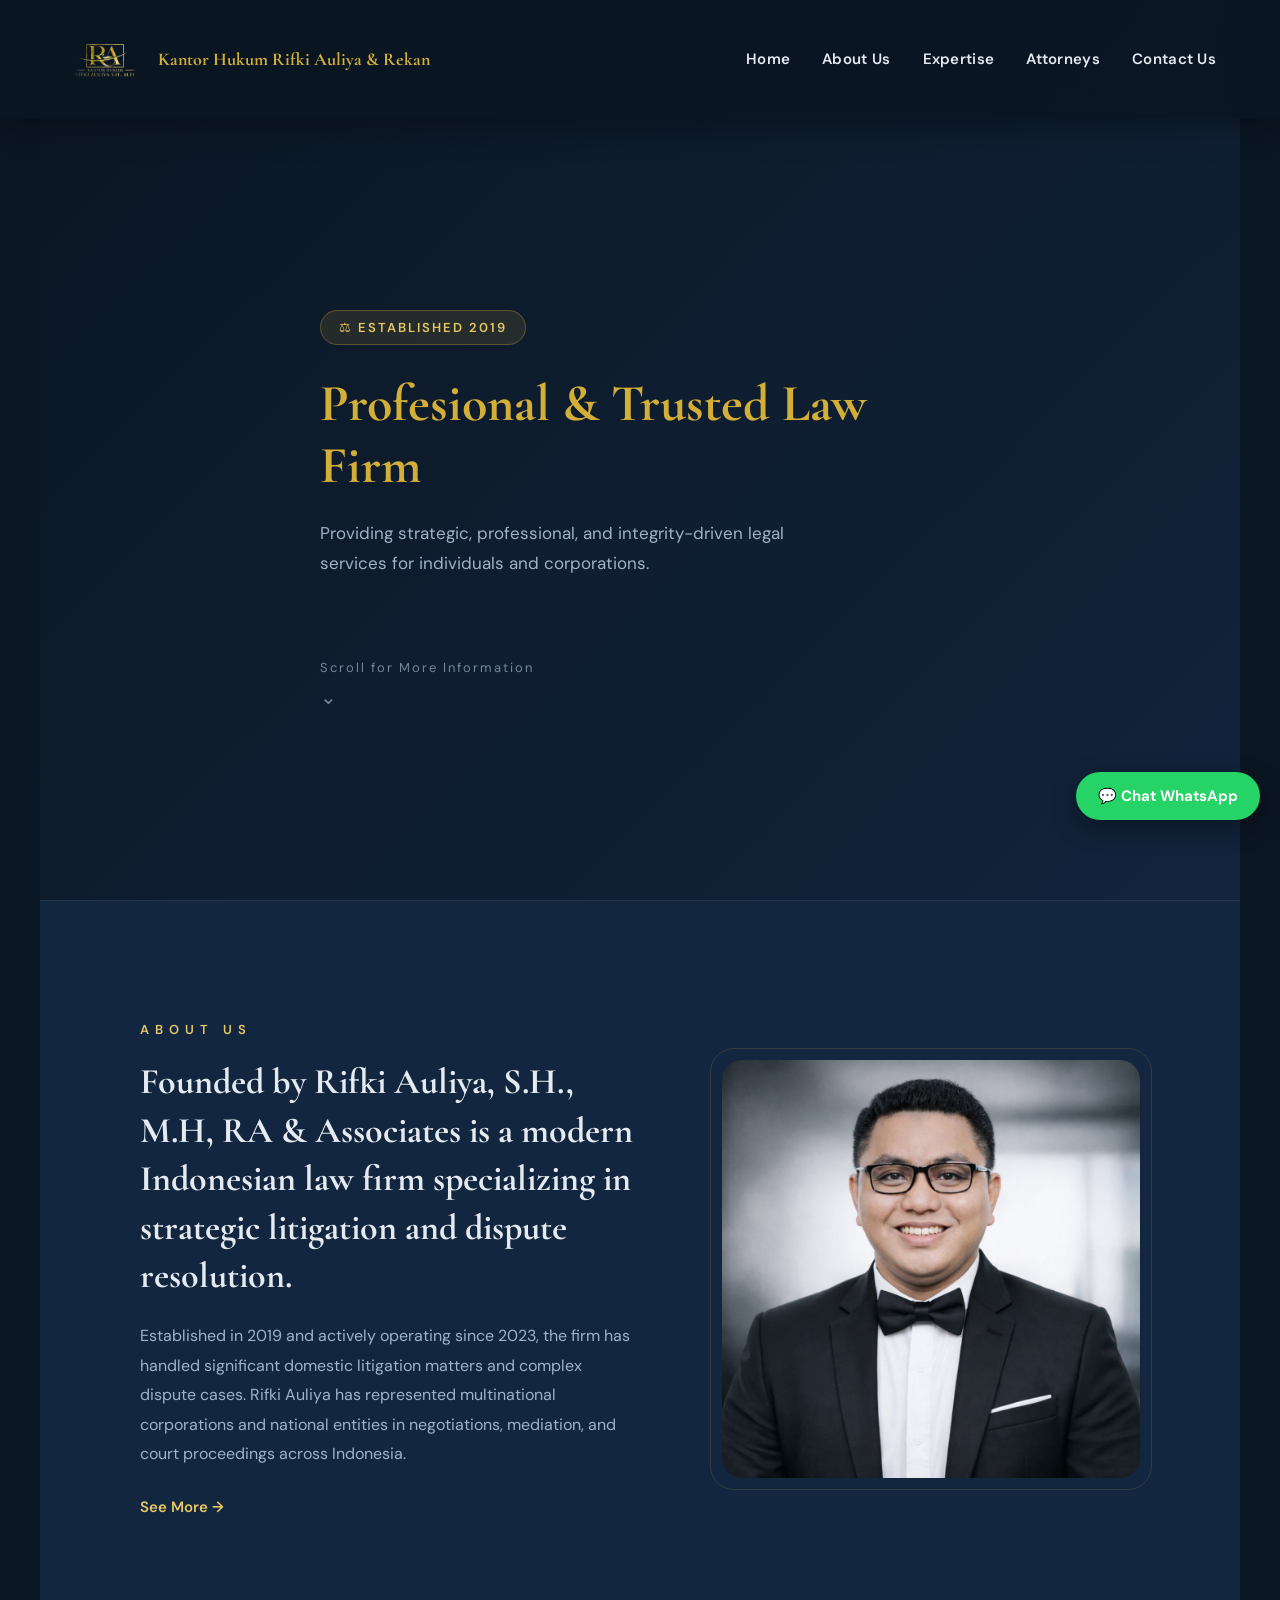
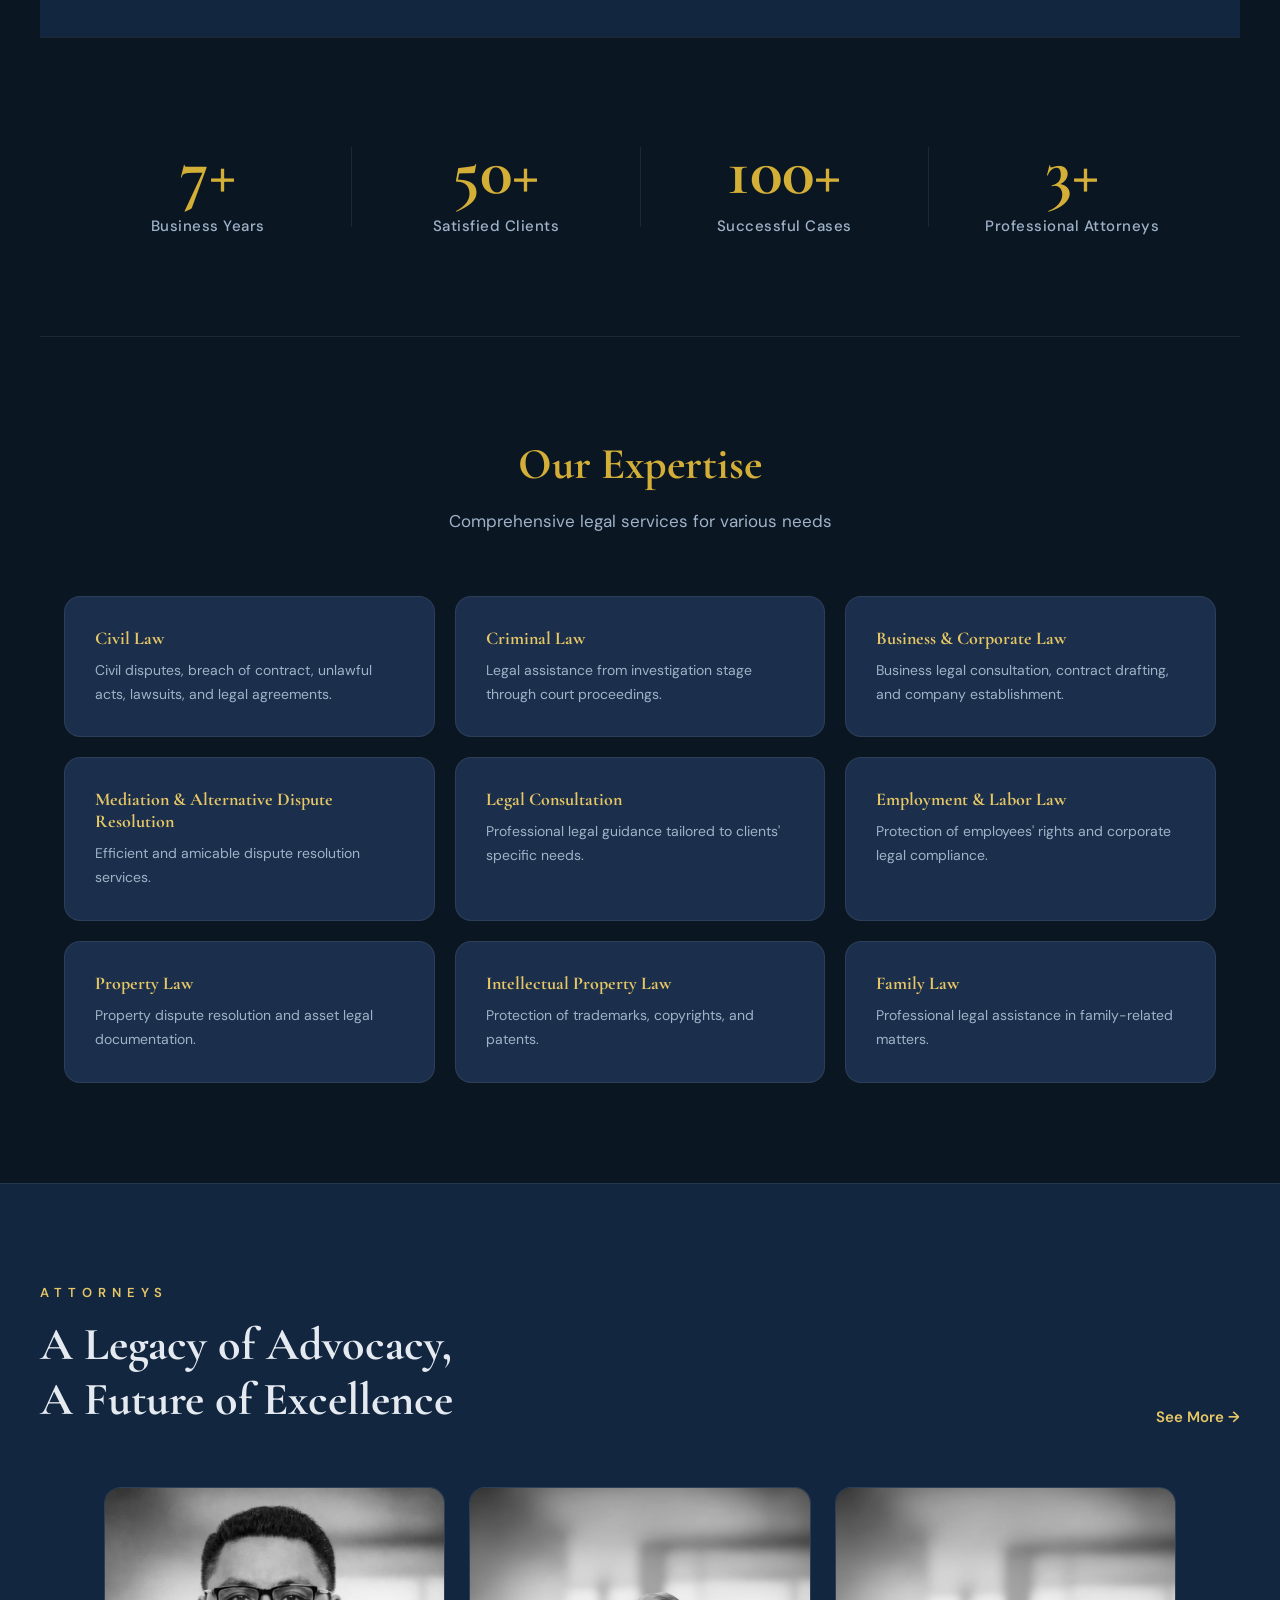
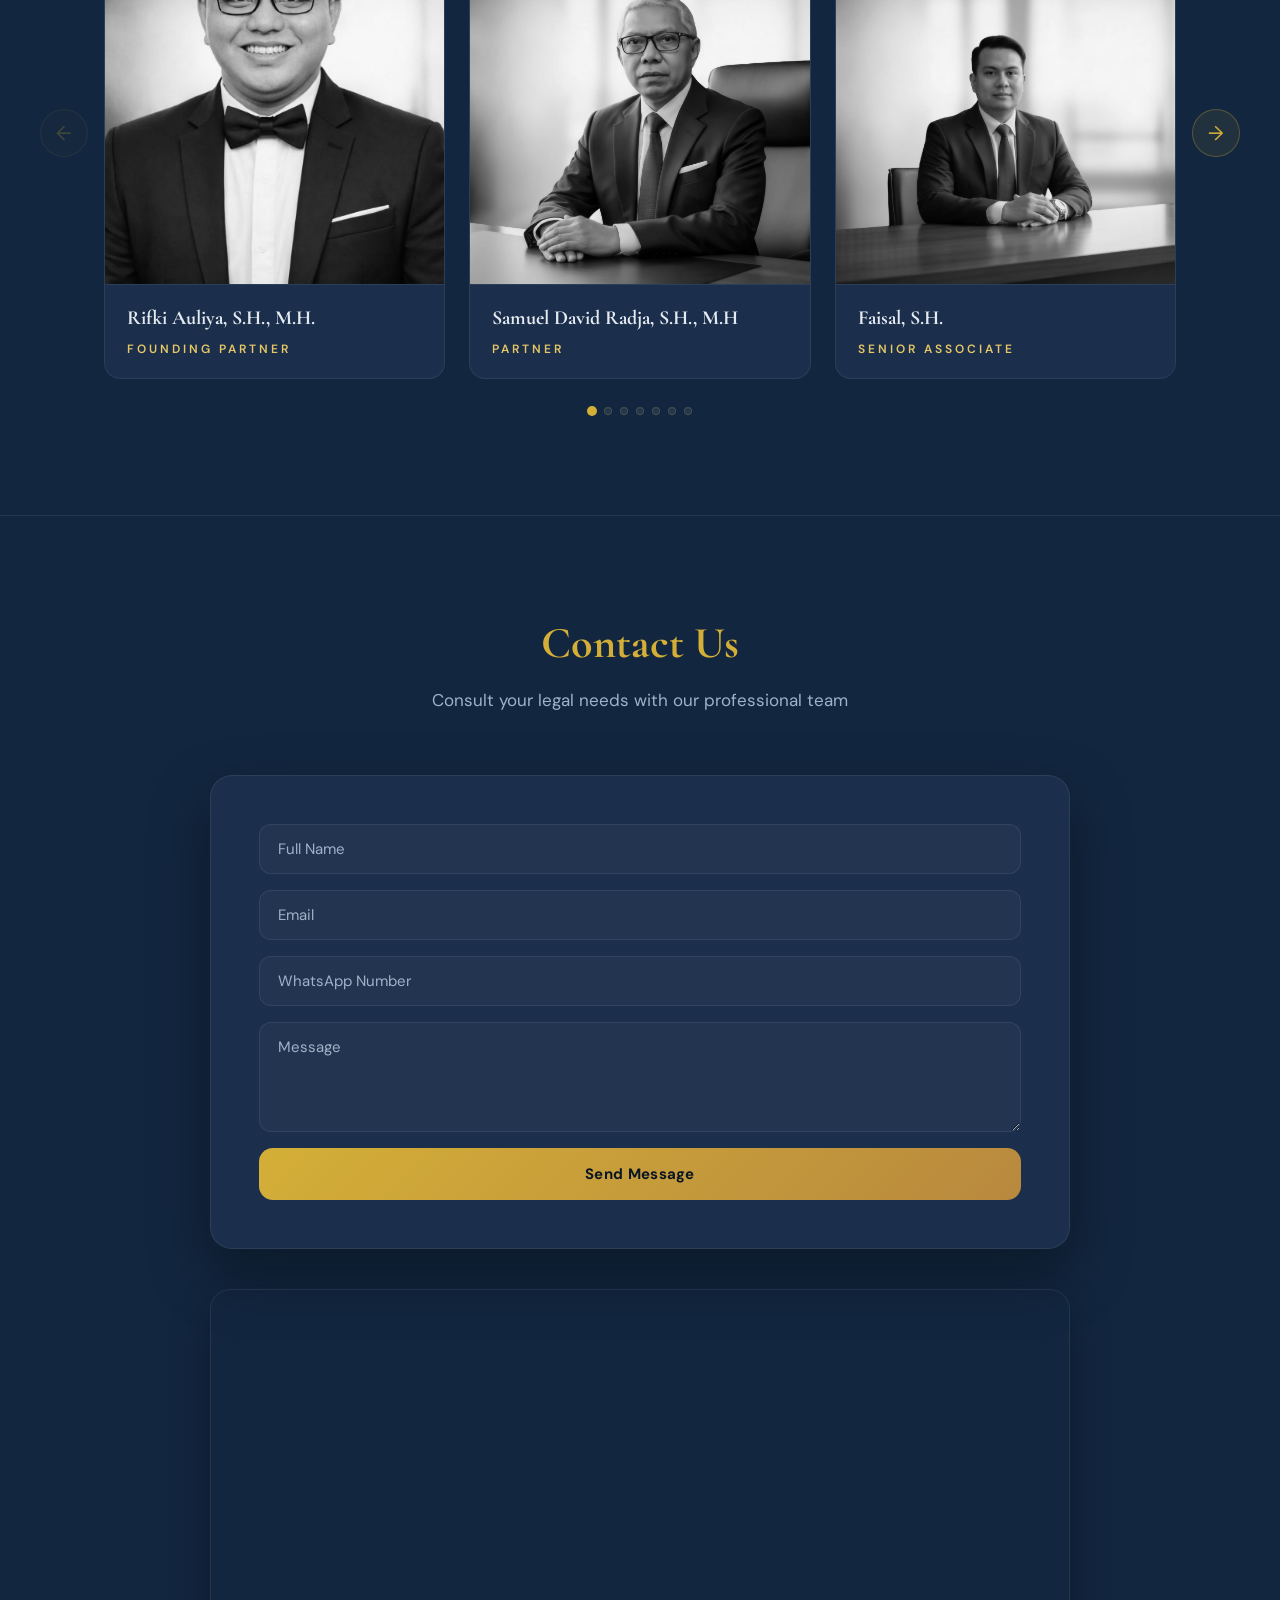
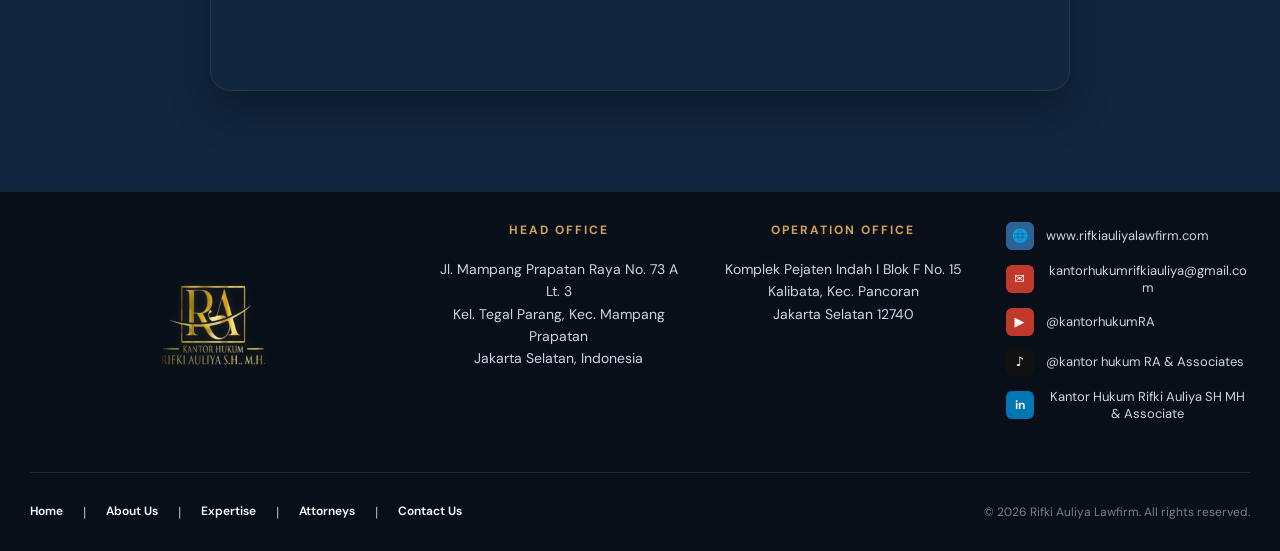
==== commit 52c169ea: "Update Rifki Law Firm" ====
--- a/index.html
+++ b/index.html
@@ -3,10 +3,11 @@
 <head>
 <meta charset="UTF-8">
 <meta name="viewport" content="width=device-width, initial-scale=1.0">
-<title>Rifki Auliya Law Firm</title>
+<title>Rifki Auliya Law Firm | Advokat & Konsultan Hukum</title>
 
 <link rel="preconnect" href="https://fonts.googleapis.com">
 <link href="https://fonts.googleapis.com/css2?family=Cormorant+Garamond:wght@400;600;700&family=DM+Sans:wght@400;500;600;700&display=swap" rel="stylesheet">
+<!-- <link href="https://fonts.googleapis.com/css2?family=DM+Sans:wght@400;500;700&family=Playfair+Display:wght@700&display=swap" rel="stylesheet"> -->
 
 <!-- CSS EXTERNAL -->
 <link rel="stylesheet" href="./assets/css/style.css">
@@ -34,14 +35,39 @@
   </div>
 </header>
 
-<!-- ================= MOBILE SIDEBAR ================= -->
 <div class="mobile-sidebar" id="mobileSidebar">
-  <a href="#home">Home</a>
-  <a href="#about">About Us</a>
-  <a href="#expertise">Expertise</a>
-  <a href="#attorney">Attorneys</a>
-  <a href="#contact">Contact Us</a>
+    <div class="sidebar-header">
+        <div class="sidebar-logo-wrapper">
+            <img src="assets/img/rifkiauliya_logo.png" alt="Rifki Auliya Lawfirm" class="sidebar-logo">
+        </div>
+        <!-- <button class="close-sidebar" id="closeSidebar" aria-label="Close Menu">
+            <span class="close-icon">&times;</span>
+        </button> -->
+    </div>
+
+    <nav class="mobile-nav-links">
+        <a href="#home">Home <span class="nav-arrow">→</span></a>
+        <a href="#about">About Us <span class="nav-arrow">→</span></a>
+        <a href="#attorneys">Attorneys <span class="nav-arrow">→</span></a>
+        <a href="#expertise">Expertise <span class="nav-arrow">→</span></a>
+        <a href="#contact">Contact Us <span class="nav-arrow">→</span></a>
+    </nav>
+
+    <div class="sidebar-bottom-info">
+        <div class="info-group">
+            <h5 class="info-label">OFFICE</h5>
+            <p class="info-text">
+                Jl. Mampang Prapatan Raya No. 73 A Lt. 3<br>
+                Jakarta Selatan, Indonesia
+            </p>
+        </div>
+        <div class="info-group">
+            <h5 class="info-label">BUSINESS HOURS</h5>
+            <p class="info-text">Monday to Friday 9:00 - 18:00</p>
+        </div>
+    </div>
 </div>
+
 <div class="overlay" id="overlay"></div>
 
 <!-- ================= HERO ================= -->
@@ -235,6 +261,17 @@
               <h4>Afrizal Naldi, S.H., M.H.</h4>
               <span>ASSOCIATE</span>
             </div>
+
+          </div>
+          <div class="attorney-card">
+            <div class="attorney-photo">
+              <img src="assets/img/Sahat Parlidungan, S.H ( Associate ).jpeg" alt="Sahat Parlindungan"
+                onerror="this.parentElement.innerHTML='<div class=&quot;attorney-placeholder&quot;>SPL</div>'">
+                </div>
+            <div class="attorney-info">
+              <h4>Sahat Parlindungan, S.H</h4>
+              <span>ASSOCIATE</span>
+            </div>
           </div>
           
           <div class="attorney-card">
@@ -346,6 +383,17 @@
             </div>
           </div>
           
+          <div class="attorney-card">
+            <div class="attorney-photo">
+              <img src="assets/img/Sahat Parlidungan, S.H ( Associate ).jpeg" alt="Sahat Parlindungan"
+                onerror="this.parentElement.innerHTML='<div class=&quot;attorney-placeholder&quot;>SPL</div>'">
+                </div>
+            <div class="attorney-info">
+              <h4>Sahat Parlindungan, S.H</h4>
+              <span>ASSOCIATE</span>
+            </div>
+          </div>
+
           <div class="attorney-card">
             <div class="attorney-photo">
               <img src="assets/img/Devira Nindy, S.H (Associate).jpeg" alt="Devira Nindy"
--- a/assets/css/style.css
+++ b/assets/css/style.css
@@ -472,7 +472,7 @@
 }
 
 /* ================= MOBILE SIDEBAR ================= */
-.mobile-sidebar{
+/* .mobile-sidebar{
   position:fixed;
   top:0;
   left:-100%;
@@ -501,6 +501,145 @@
 
 .mobile-sidebar a:hover{
   color:var(--gold);
+} */
+
+/* Sidebar Container */
+.mobile-sidebar {
+    position: fixed;
+    top: 0;
+    right: -100%; /* Sembunyi total di kanan */
+    width: 85%;
+    max-width: 380px;
+    height: 100vh;
+    background: #ffffff;
+    z-index: 2000;
+    visibility: hidden;
+    /* Efek transisi smooth dan perlahan */
+    transition: right 0.5s cubic-bezier(0.77, 0.2, 0.05, 1.0), 
+                visibility 0.5s ease;
+    display: flex;
+    flex-direction: column;
+    padding: 30px;
+    box-shadow: -10px 0 30px rgba(0,0,0,0.1);
+}
+
+.mobile-sidebar.active {
+    right: 0;
+    visibility: visible;
+}
+
+/* Header & Tombol Close */
+.sidebar-header {
+    display: flex;
+    justify-content: space-between;
+    align-items: center;
+    margin-bottom: 0px;
+}
+
+.sidebar-logo {
+    height: 150px;
+    width: auto;
+}
+
+.close-sidebar {
+    background: none;
+    border: none;
+    font-size: 32px;
+    line-height: 1;
+    color: #051622;
+    cursor: pointer;
+    padding: 10px;
+    transition: transform 0.3s ease;
+}
+
+.close-sidebar:hover {
+    transform: rotate(90deg);
+    color: #D4A259;
+}
+
+/* Navigasi Links */
+.mobile-nav-links {
+    flex-grow: 1;
+}
+
+.mobile-nav-links a {
+    display: flex;
+    justify-content: space-between;
+    align-items: center;
+    padding: 20px 0;
+    font-size: 22px;
+    font-weight: 500;
+    color: #051622;
+    text-decoration: none;
+    border-bottom: 1px solid #f0f0f0;
+    transition: color 0.3s ease;
+}
+
+.nav-arrow {
+    font-size: 18px;
+    color: #D4A259;
+    opacity: 0.4;
+    transition: transform 0.3s ease;
+}
+
+.mobile-nav-links a:hover {
+    color: #D4A259;
+}
+
+.mobile-nav-links a:hover .nav-arrow {
+    transform: translateX(5px);
+    opacity: 1;
+}
+
+/* Informasi Bawah (Alamat & Jam) */
+.sidebar-bottom-info {
+    padding-top: 30px;
+}
+
+.info-label {
+    font-size: 10px;
+    letter-spacing: 2px;
+    color: #D4A259;
+    margin-bottom: 8px;
+    text-transform: uppercase;
+}
+
+.info-text {
+    font-size: 13px;
+    color: #666;
+    line-height: 1.6;
+    margin-bottom: 20px;
+}
+
+/* Overlay Filter */
+.overlay {
+    position: fixed;
+    inset: 0;
+    background: rgba(0, 0, 0, 0.4);
+    backdrop-filter: blur(2px);
+    opacity: 0;
+    pointer-events: none;
+    transition: opacity 0.4s ease;
+    z-index: 1500;
+}
+
+.overlay.active {
+    opacity: 1;
+    pointer-events: auto;
+}
+
+/* Sembunyikan hamburger di desktop */
+.hamburger {
+    display: none;
+    cursor: pointer;
+    font-size: 28px;
+    color: #D4A259;
+}
+
+/* Munculkan hamburger di mobile */
+@media (max-width: 992px) {
+    .nav-menu { display: none; } /* Sembunyikan menu desktop */
+    .hamburger { display: block; } /* Munculkan tombol ☰ */
 }
 
 /* OVERLAY */
@@ -1564,6 +1703,17 @@
   color:var(--muted);
   font-size:14px;
   border-top:1px solid var(--border);
+}
+
+/* Footer Brand Center Mobile */
+.footer-brand{
+    display:flex;
+    justify-content:center;
+}
+
+.footer-logo-img{
+    max-width:140px;
+    height:auto;
 }
 
 /* ================= RESPONSIVE ================= */
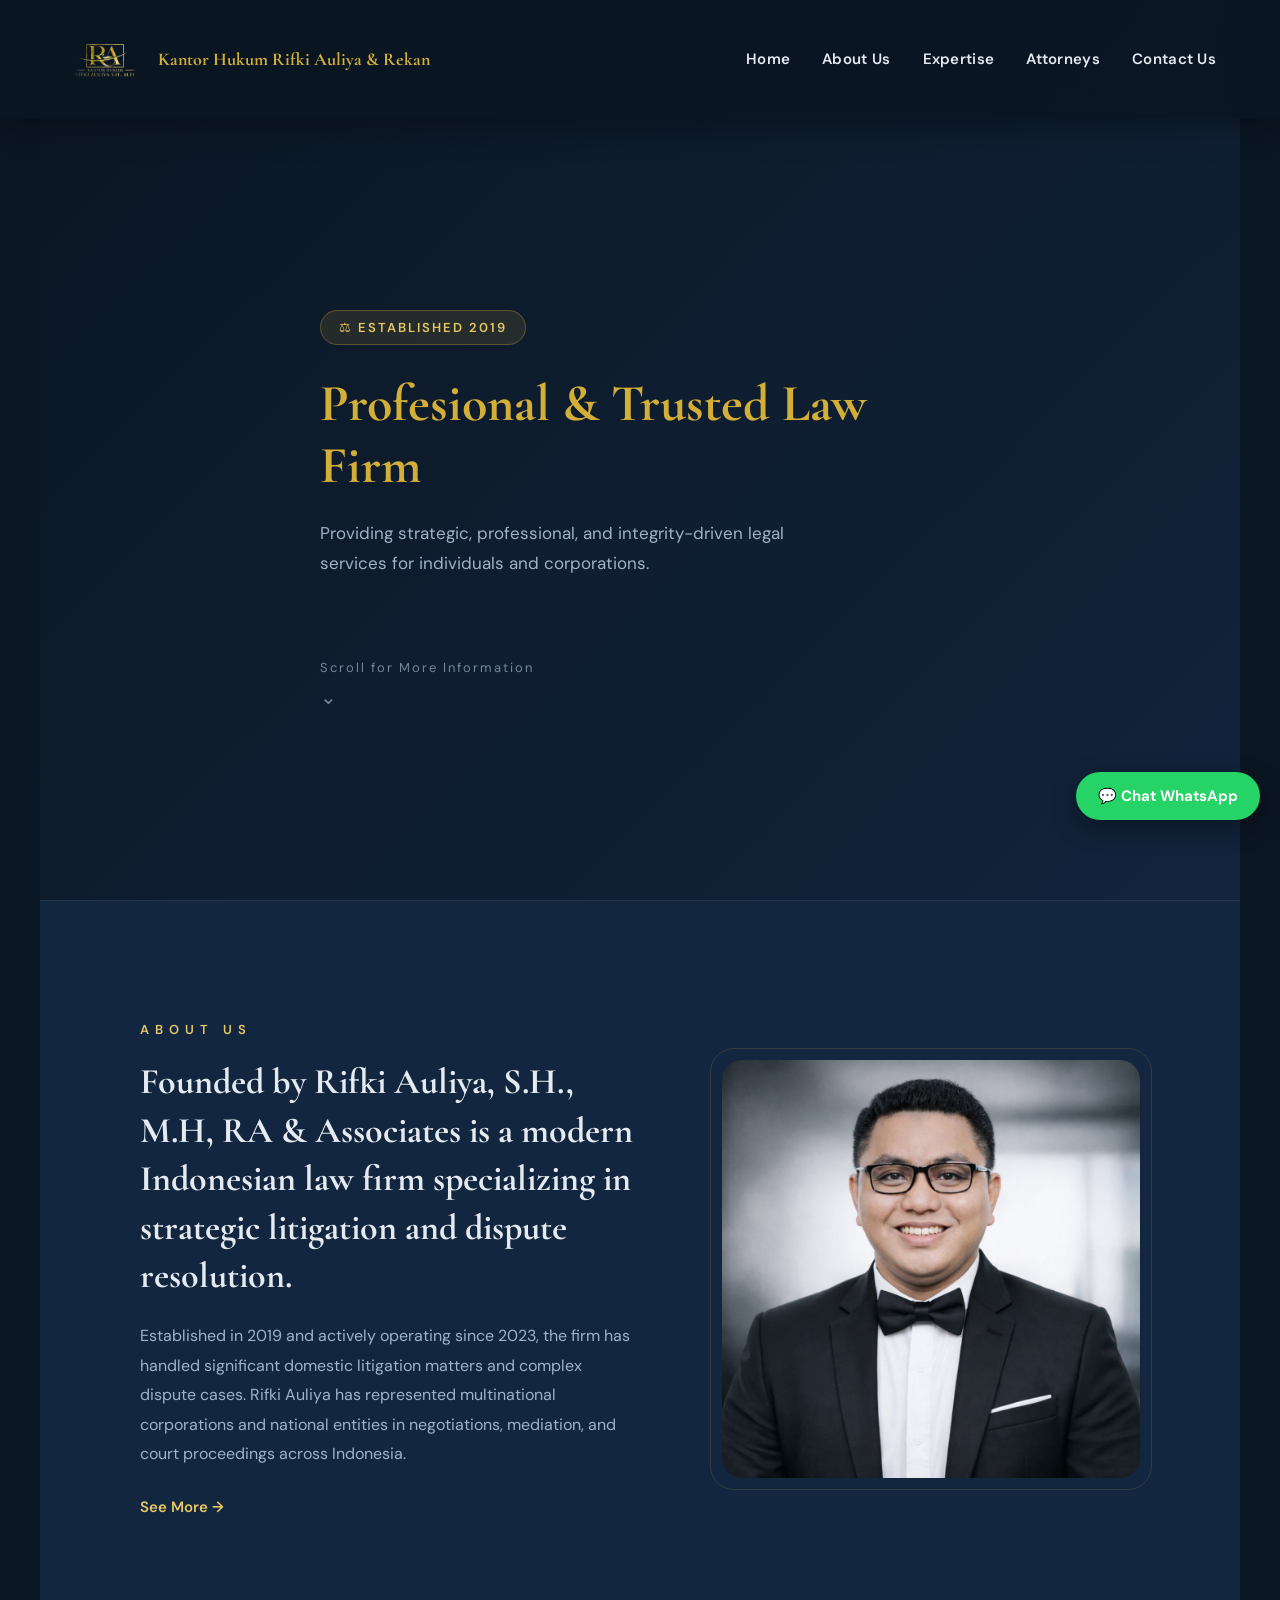
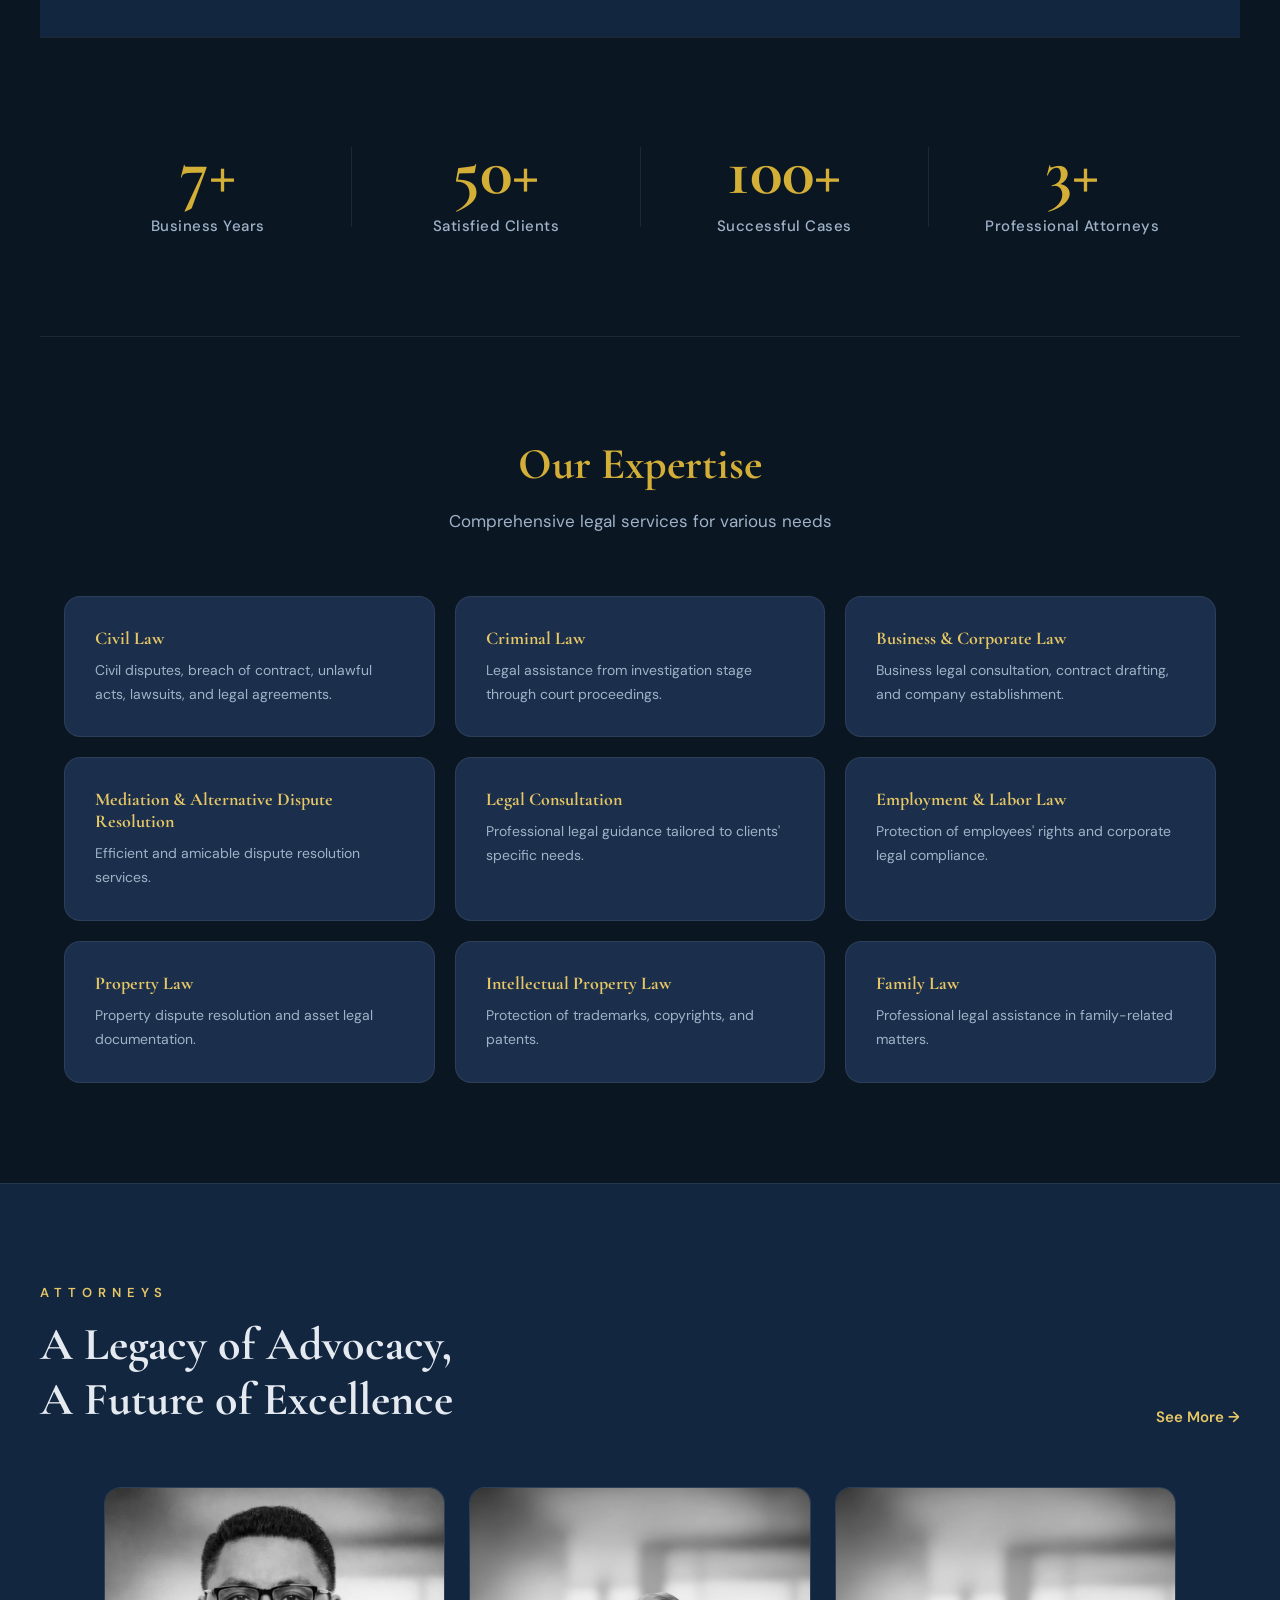
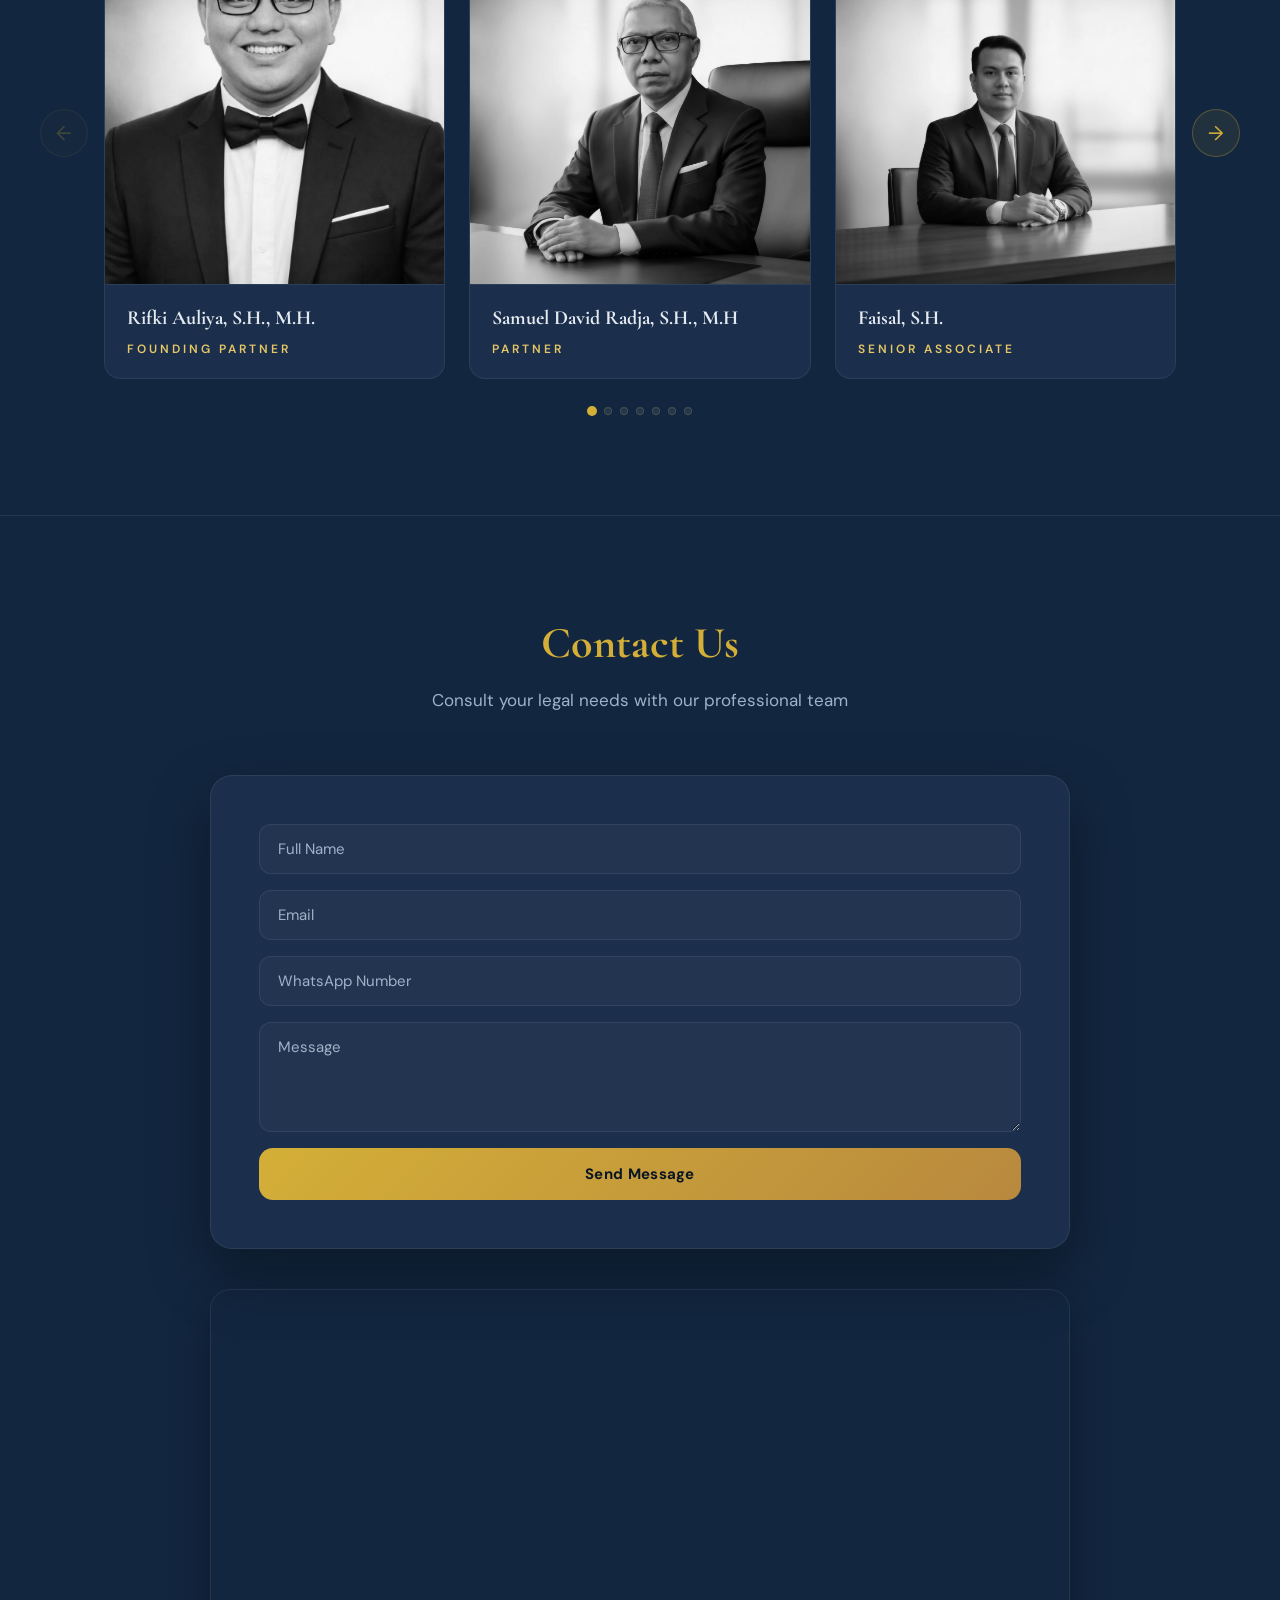
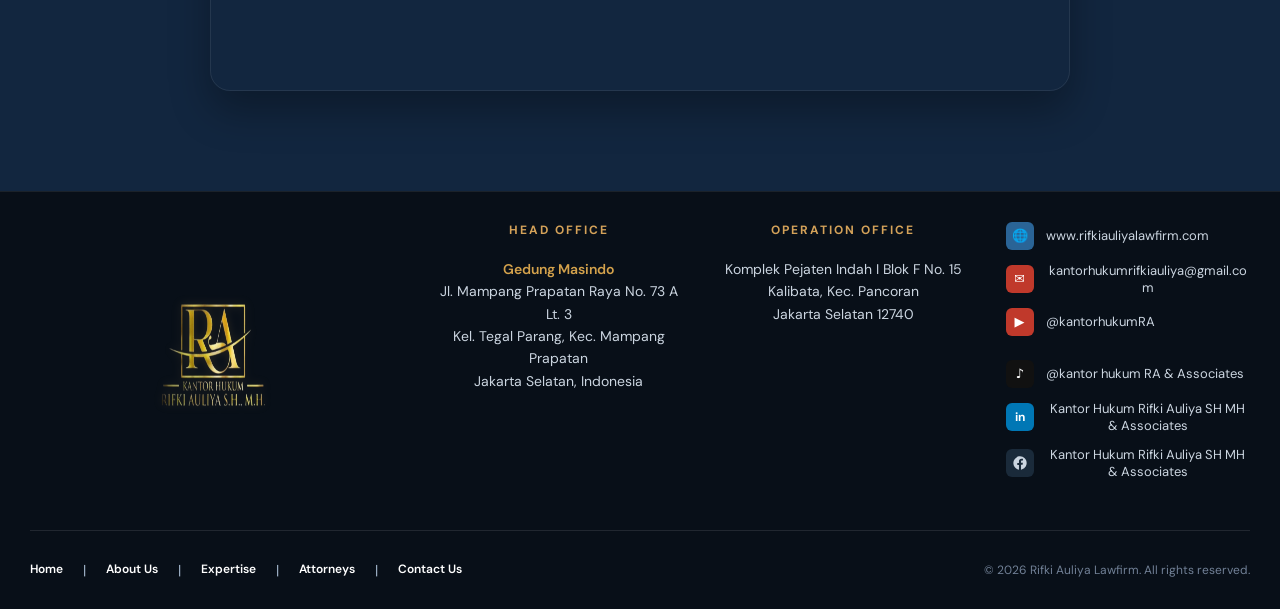
==== commit 5c3f26bc: "Update" ====
--- a/index.html
+++ b/index.html
@@ -462,13 +462,14 @@
 <footer>
   <div class="footer-top">
       <div class="footer-brand">
-            <img src="./assets/img/rifkiauliya_logo.png" alt="Logo" class="footer-logo-img">
+            <img src="./assets/img/rifkiauliya_logo.png" alt="Logo Kantor Hukum Rifki Auliya" class="footer-logo-img">
             <!-- <p style="font-style: italic; color: #718096;">Advokat & Konsultan Hukum</p> -->
         </div>
 
         <div class="footer-column">
             <h4>Head Office</h4>
             <p>
+              <span class="building-name">Gedung Masindo<br></span>
                 Jl. Mampang Prapatan Raya No. 73 A Lt. 3<br>
                 Kel. Tegal Parang, Kec. Mampang Prapatan<br>
                 Jakarta Selatan, Indonesia
@@ -488,23 +489,42 @@
             <ul class="reach-list">
                 <li>
                     <span class="reach-icon reach-icon-web">🌐</span>
-                    <a href="https://www.rifkiauliyalawfirm.com" target="_blank">www.rifkiauliyalawfirm.com</a>
+                    <a href="https://www.rifkiauliyalawfirm.com" target="_blank" rel="noopener noreferrer">
+                      www.rifkiauliyalawfirm.com
+                    </a>
                 </li>
                 <li>
                     <span class="reach-icon reach-icon-email">✉</span>
-                    <a href="mailto:kantorhukumrifkiauliya@gmail.com">kantorhukumrifkiauliya@gmail.com</a>
+                    <a href="mailto:kantorhukumrifkiauliya@gmail.com">
+                      kantorhukumrifkiauliya@gmail.com
+                    </a>
                 </li>
                 <li>
                     <span class="reach-icon reach-icon-yt">▶</span>
-                    <a href="#" target="_blank">@kantorhukumRA</a>
+                    <a href="https://www.youtube.com/@kantorhukumRA" target="_blank" rel="noopener noreferrer">
+                      @kantorhukumRA
                 </li>
                 <li>
                     <span class="reach-icon reach-icon-tiktok">♪</span>
-                    <a href="#" target="_blank">@kantor hukum RA &amp; Associates</a>
+                    <a href="https://www.tiktok.com/@kantor.hukum.ra" target="_blank" rel="noopener noreferrer">
+                      @kantor hukum RA &amp; Associates
+                    </a>
                 </li>
                 <li>
                     <span class="reach-icon reach-icon-li">in</span>
-                    <a href="#" target="_blank">Kantor Hukum Rifki Auliya SH MH &amp; Associate</a>
+                    <a href="https://www.linkedin.com/in/kantor-hukum-rifki-auliya-dan-rekan-043698330/" target="_blank" rel="noopener noreferrer">
+                      Kantor Hukum Rifki Auliya SH MH &amp; Associates
+                    </a>
+                </li>
+                <li>
+                  <span class="reach-icon">
+                    <svg xmlns="http://www.w3.org/2000/svg" width="16" height="16" fill="currentColor" viewBox="0 0 24 24">
+                    <path d="M22 12.07C22 6.48 17.52 2 12 2S2 6.48 2 12.07c0 5.01 3.66 9.15 8.44 9.93v-7.02H7.9v-2.91h2.54V9.41c0-2.5 1.49-3.89 3.77-3.89 1.09 0 2.23.2 2.23.2v2.46h-1.26c-1.24 0-1.63.77-1.63 1.56v1.88h2.77l-.44 2.91h-2.33V22c4.78-.78 8.45-4.92 8.45-9.93z"/>
+                    </svg>
+                  </span>
+                  <a href="https://www.facebook.com/profile.php?id=61568539971756" target="_blank" rel="noopener noreferrer">
+                    Kantor Hukum Rifki Auliya SH MH & Associates
+                  </a>
                 </li>
             </ul>
         </div>
--- a/assets/css/style.css
+++ b/assets/css/style.css
@@ -1716,6 +1716,11 @@
     height:auto;
 }
 
+.building-name{
+    font-weight:600;
+    color:#d4a24c; /* warna emas seperti judul */
+}
+
 /* ================= RESPONSIVE ================= */
 @media(max-width:960px){
   .about-main{
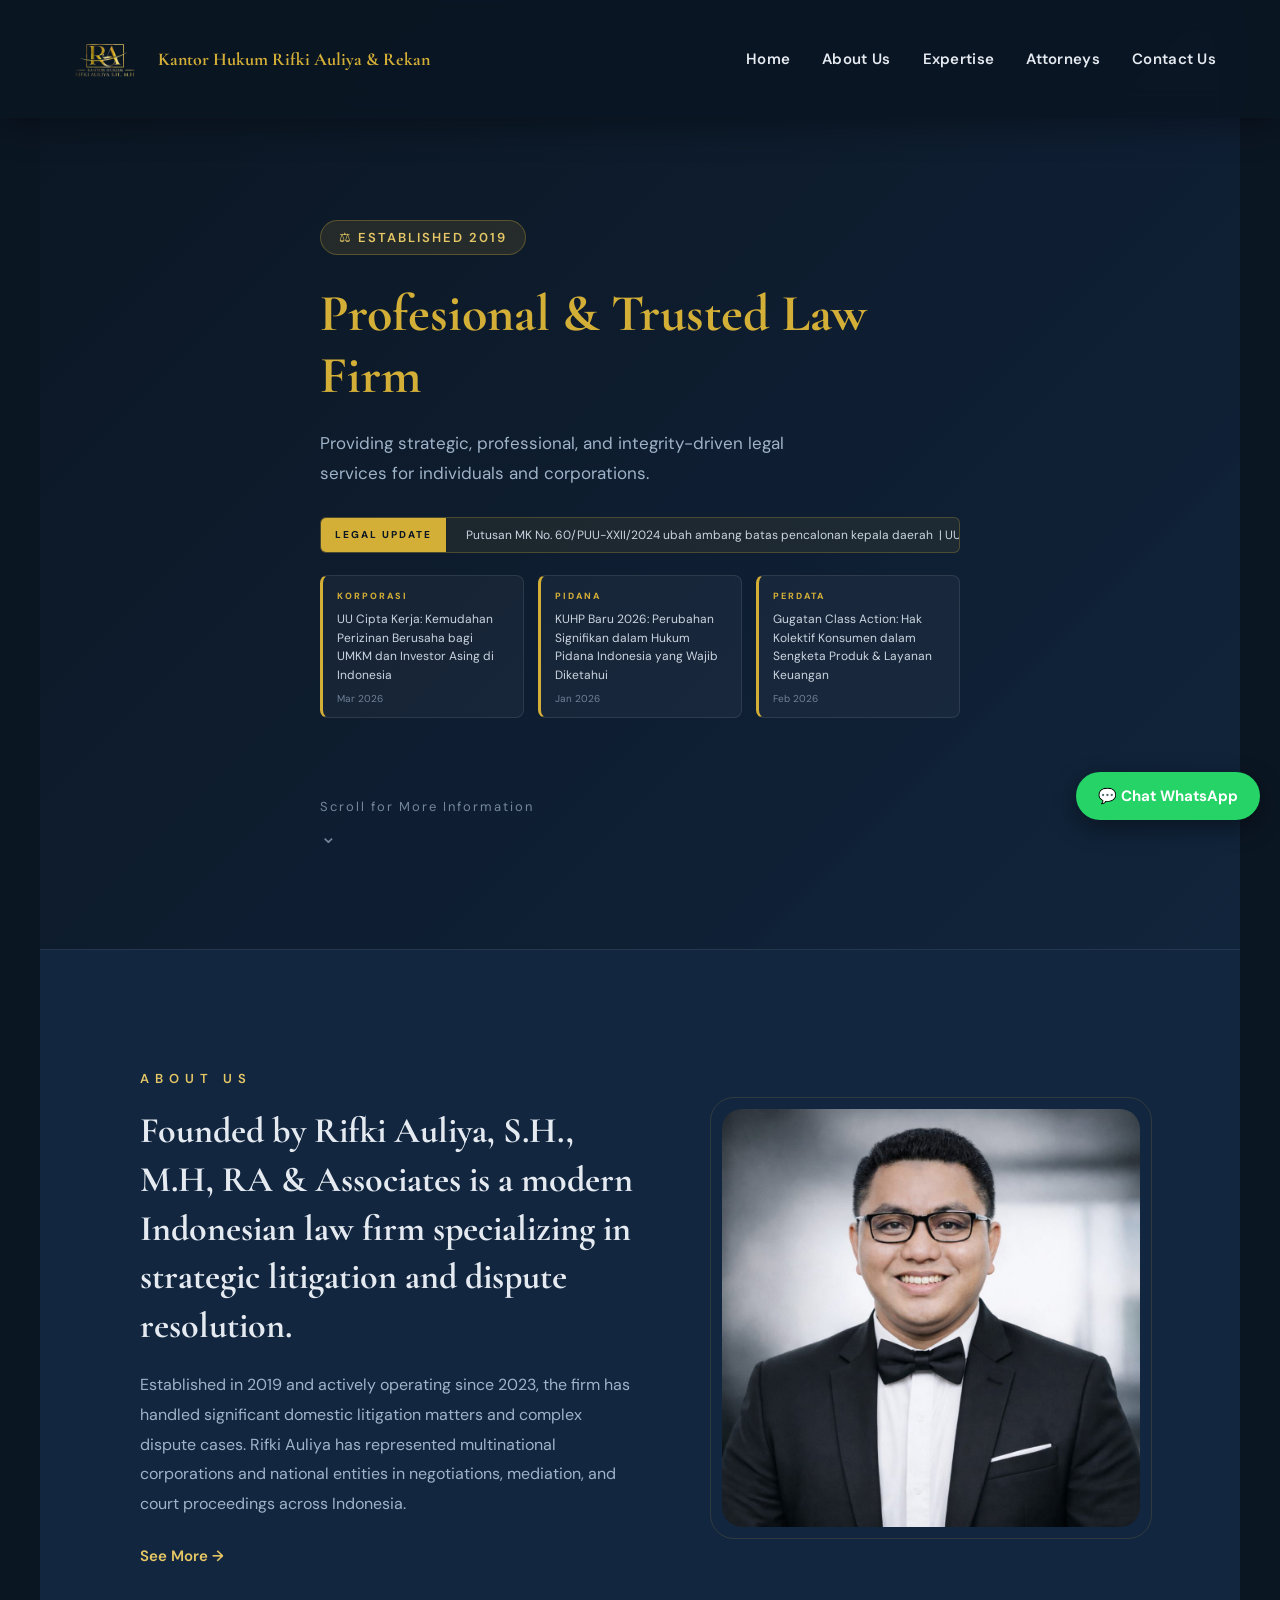
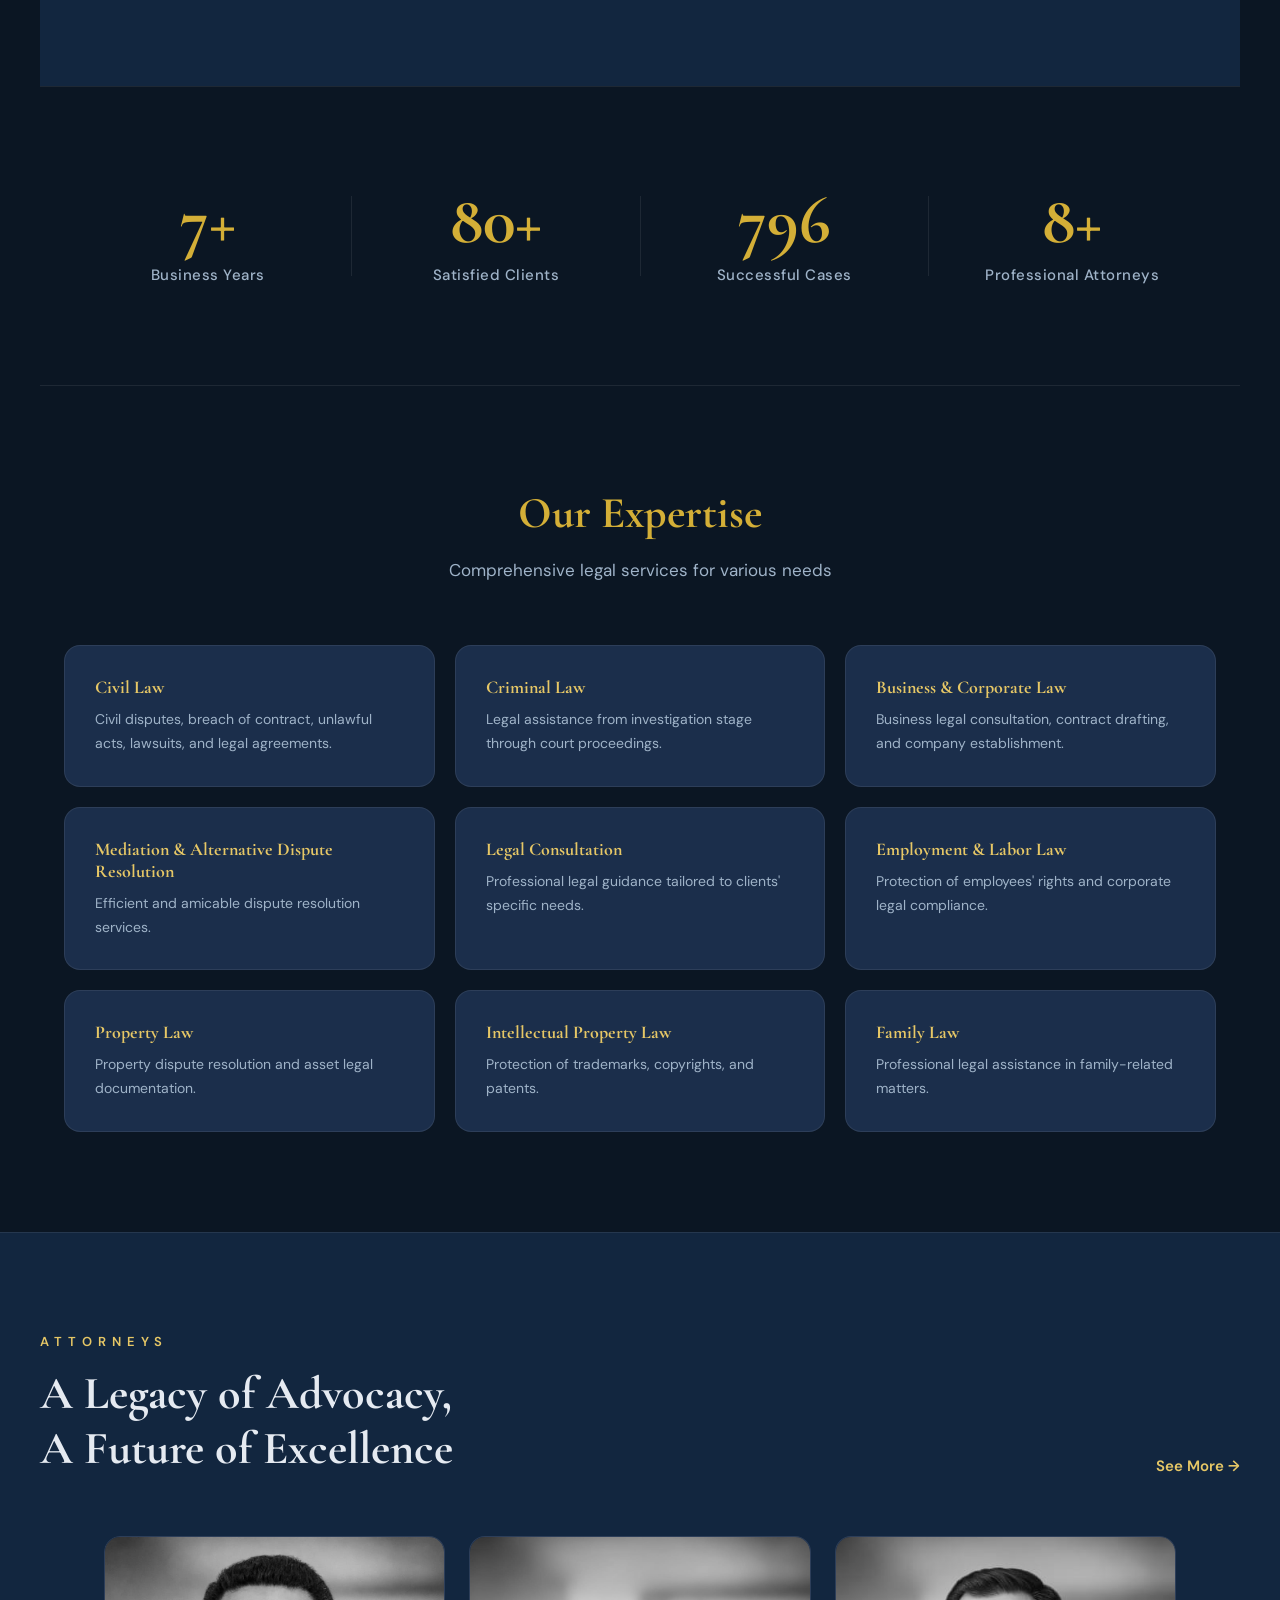
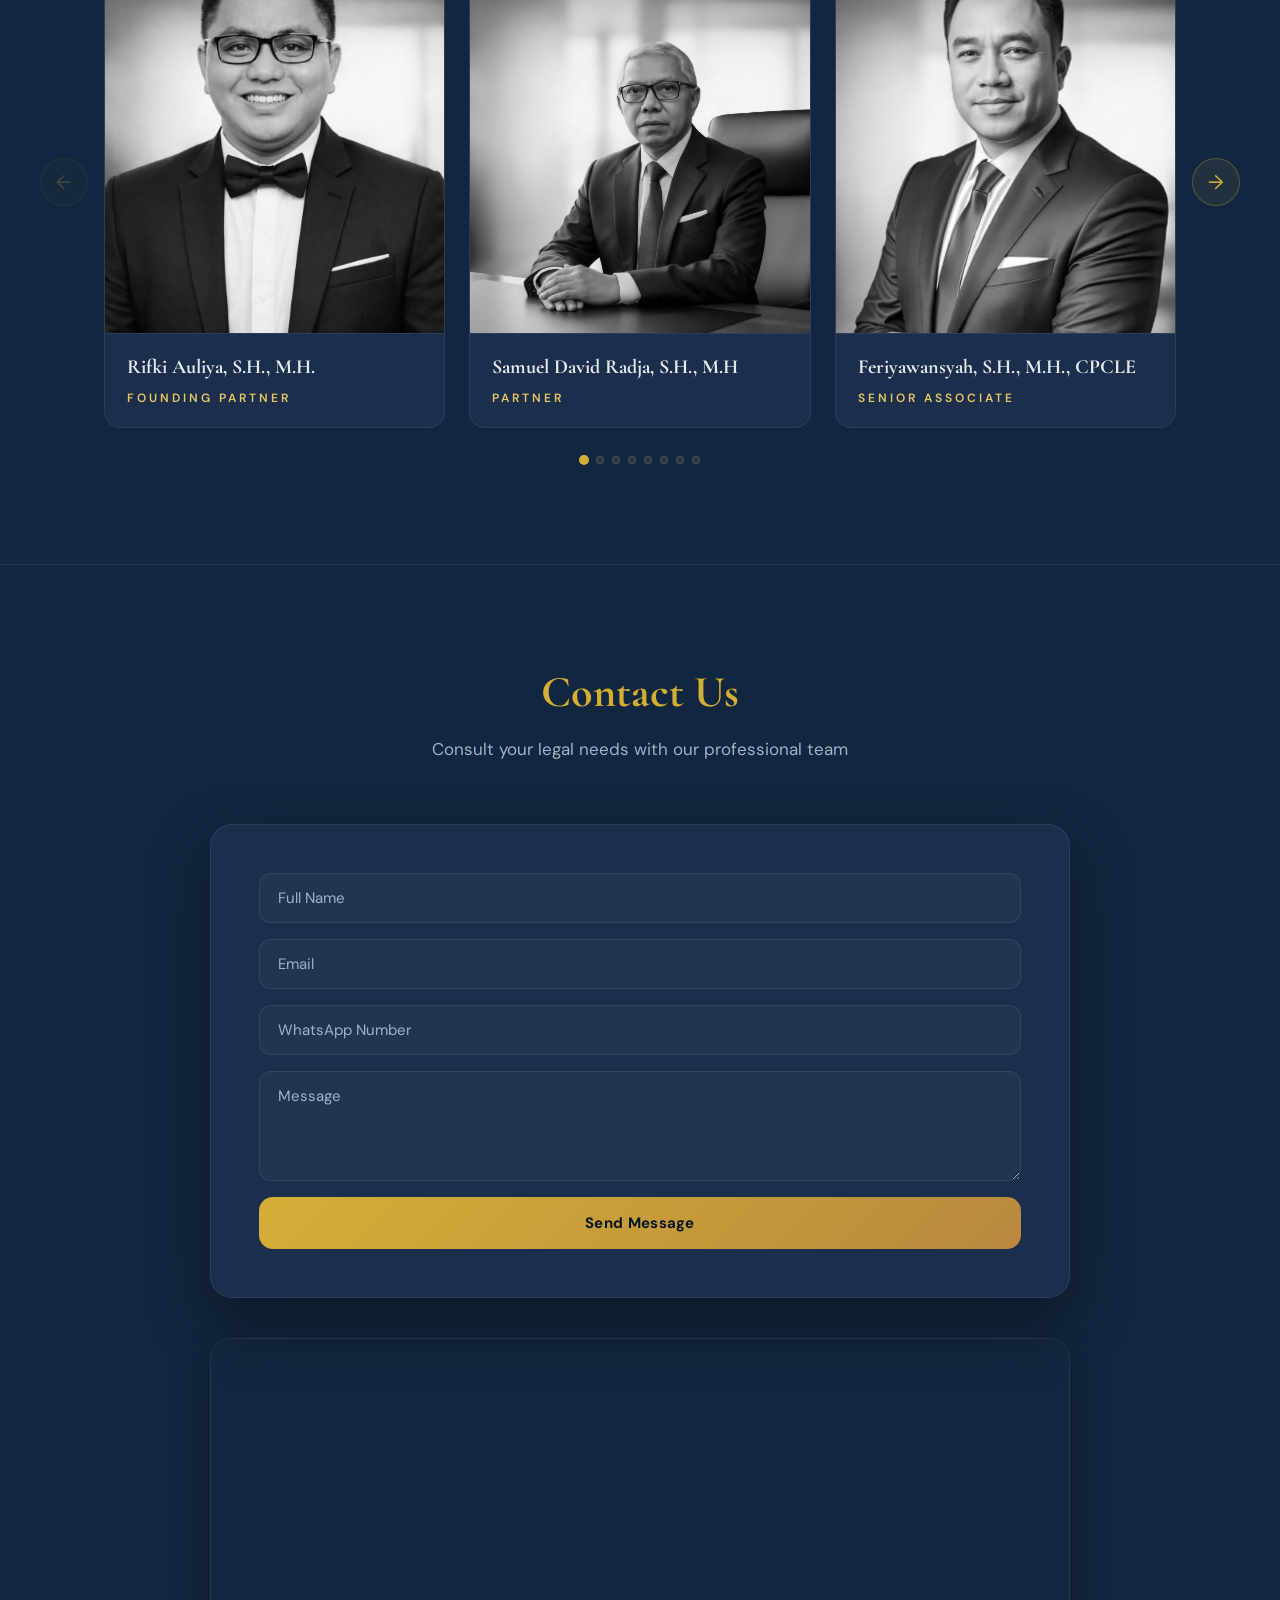
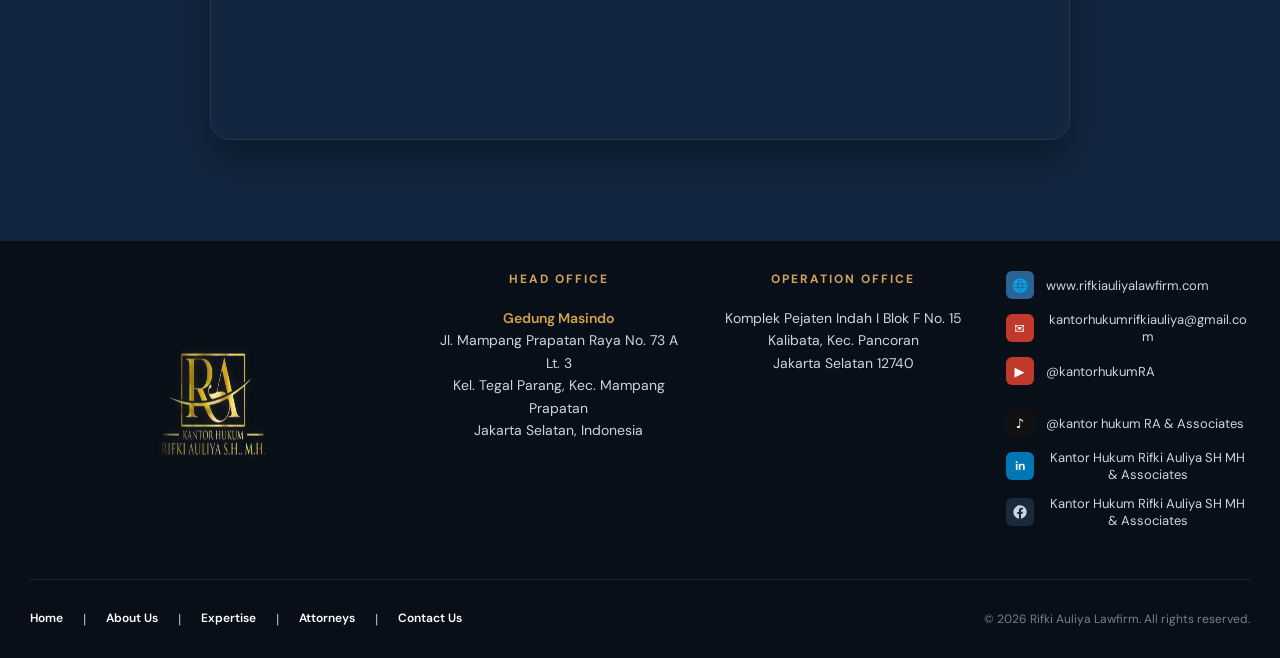
==== commit 90805dcd: "Update Lagi" ====
--- a/index.html
+++ b/index.html
@@ -78,6 +78,43 @@
     <p>
       Providing strategic, professional, and integrity-driven legal services for individuals and corporations.
     </p>
+
+        <!-- ===== LEGAL NEWS TICKER ===== -->
+    <div class="news-ticker-wrap">
+      <span class="ticker-label">LEGAL UPDATE</span>
+      <div class="ticker-track-outer">
+        <div class="ticker-track" id="newsTicker">
+          <span>Putusan MK No. 60/PUU-XXII/2024 ubah ambang batas pencalonan kepala daerah &nbsp;|&nbsp;</span>
+          <span>UU KUHP Nasional mulai berlaku penuh per 2 Januari 2026 &nbsp;|&nbsp;</span>
+          <span>MA terbitkan SEMA No. 1/2025 tentang penyelesaian perkara pidana ringan &nbsp;|&nbsp;</span>
+          <span>OJK perketat regulasi pinjol: bunga harian maksimal 0,1% per hari &nbsp;|&nbsp;</span>
+          <span>Putusan MK No. 60/PUU-XXII/2024 ubah ambang batas pencalonan kepala daerah &nbsp;|&nbsp;</span>
+          <span>UU KUHP Nasional mulai berlaku penuh per 2 Januari 2026 &nbsp;|&nbsp;</span>
+          <span>MA terbitkan SEMA No. 1/2025 tentang penyelesaian perkara pidana ringan &nbsp;|&nbsp;</span>
+          <span>OJK perketat regulasi pinjol: bunga harian maksimal 0,1% per hari &nbsp;|&nbsp;</span>
+        </div>
+      </div>
+    </div>
+ 
+    <!-- ===== LEGAL NEWS CARDS ===== -->
+    <div class="hero-news-grid">
+      <div class="hero-news-card">
+        <span class="news-tag">KORPORASI</span>
+        <p>UU Cipta Kerja: Kemudahan Perizinan Berusaha bagi UMKM dan Investor Asing di Indonesia</p>
+        <span class="news-date">Mar 2026</span>
+      </div>
+      <div class="hero-news-card">
+        <span class="news-tag">PIDANA</span>
+        <p>KUHP Baru 2026: Perubahan Signifikan dalam Hukum Pidana Indonesia yang Wajib Diketahui</p>
+        <span class="news-date">Jan 2026</span>
+      </div>
+      <div class="hero-news-card">
+        <span class="news-tag">PERDATA</span>
+        <p>Gugatan Class Action: Hak Kolektif Konsumen dalam Sengketa Produk & Layanan Keuangan</p>
+        <span class="news-date">Feb 2026</span>
+      </div>
+    </div>
+ 
     <div class="scroll-indicator">
       <span>Scroll for More Information</span>
       <div class="arrow">⌄</div>
@@ -120,17 +157,17 @@
     </div>
     <div class="divider"></div>
     <div class="stat-box">
-      <h2 class="counter" data-target="50">0</h2>
+      <h2 class="counter" data-target="80">0</h2>
       <p>Satisfied Clients</p>
     </div>
     <div class="divider"></div>
     <div class="stat-box">
-      <h2 class="counter" data-target="100">0</h2>
+      <h2 class="counter" data-target="800">0</h2>
       <p>Successful Cases</p>
     </div>
     <div class="divider"></div>
     <div class="stat-box">
-      <h2 class="counter" data-target="3">0</h2>
+      <h2 class="counter" data-target="8">0</h2>
       <p>Professional Attorneys</p>
     </div>
   </div>
@@ -232,6 +269,17 @@
 
           <div class="attorney-card">
             <div class="attorney-photo">
+              <img src="assets/img/Feriyawansyah, S.H., M.H., CPCLE (Senior Associate).jpeg" alt="Feriyawansyah"
+                onerror="this.parentElement.innerHTML='<div class=&quot;attorney-placeholder&quot;>FYM</div>'">
+            </div>
+            <div class="attorney-info">
+              <h4>Feriyawansyah, S.H., M.H., CPCLE</h4>
+              <span>SENIOR ASSOCIATE</span>
+            </div>
+          </div>
+
+          <div class="attorney-card">
+            <div class="attorney-photo">
               <img src="assets/img/Faisal, S.H (Senior Associate).jpeg" alt="Faisal"
                 onerror="this.parentElement.innerHTML='<div class=&quot;attorney-placeholder&quot;>FSL</div>'">
             </div>
@@ -241,17 +289,6 @@
             </div>
           </div>  
           
-          <div class="attorney-card">
-            <div class="attorney-photo">
-              <img src="assets/img/Feriyawansyah, S.H., M.H., CPCLE (Senior Associate).jpeg" alt="Feriyawansyah"
-                onerror="this.parentElement.innerHTML='<div class=&quot;attorney-placeholder&quot;>FYM</div>'">
-            </div>
-            <div class="attorney-info">
-              <h4>Feriyawansyah, S.H., M.H., CPCLE</h4>
-              <span>SENIOR ASSOCIATE</span>
-            </div>
-          </div>
-
           <div class="attorney-card">
             <div class="attorney-photo">
               <img src="assets/img/Afrizal Naldi, S.H., M.H (Associate).jpeg" alt="Afrizal Naldi"
@@ -297,7 +334,7 @@
 
           <div class="attorney-card">
             <div class="attorney-photo">
-              <img src="assets/img/Megy Aidlova, S.T (Katim Media).jpeg" alt="Megy Aidilova"
+              <img src="assets/img/Megy Aidlova, S.T (Katim Media).png" alt="Megy Aidilova"
                 onerror="this.parentElement.innerHTML='<div class=&quot;attorney-placeholder&quot;>MA</div>'">
             </div>
             <div class="attorney-info">
@@ -306,6 +343,16 @@
             </div>
           </div>
 
+          <div class="attorney-card">
+            <div class="attorney-photo">
+              <img src="assets/img/Sahrul Ramadhan (Katim IT).jpeg" alt="Sahrul Ramadhan"
+                onerror="this.parentElement.innerHTML='<div class=&quot;attorney-placeholder&quot;>SR</div>'">
+            </div>
+            <div class="attorney-info">
+              <h4>Sahrul Ramadhan</h4>
+              <span>KATIM IT</span>
+            </div>
+          </div>
         </div>
       </div>
       <button class="slider-btn slider-next" onclick="slideAttorney(1)" aria-label="Next">&#8594;</button>
@@ -349,6 +396,17 @@
               <span>PARTNER</span>
             </div>
           </div>
+          
+          <div class="attorney-card">
+            <div class="attorney-photo">
+              <img src="assets/img/Feriyawansyah, S.H., M.H., CPCLE (Senior Associate).jpeg" alt="Feriyawansyah"
+                onerror="this.parentElement.innerHTML='<div class=&quot;attorney-placeholder&quot;>FYM</div>'">
+            </div>
+            <div class="attorney-info">
+              <h4>Feriyawansyah, S.H., M.H., CPCLE</h4>
+              <span>SENIOR ASSOCIATE</span>
+            </div>
+          </div>
 
           <div class="attorney-card">
             <div class="attorney-photo">
@@ -360,17 +418,6 @@
               <span>SENIOR ASSOCIATE</span>
             </div>
           </div>  
-          
-          <div class="attorney-card">
-            <div class="attorney-photo">
-              <img src="assets/img/Feriyawansyah, S.H., M.H., CPCLE (Senior Associate).jpeg" alt="Feriyawansyah"
-                onerror="this.parentElement.innerHTML='<div class=&quot;attorney-placeholder&quot;>FYM</div>'">
-            </div>
-            <div class="attorney-info">
-              <h4>Feriyawansyah, S.H., M.H., CPCLE</h4>
-              <span>SENIOR ASSOCIATE</span>
-            </div>
-          </div>
 
           <div class="attorney-card">
             <div class="attorney-photo">
@@ -417,12 +464,23 @@
 
           <div class="attorney-card">
             <div class="attorney-photo">
-              <img src="assets/img/Megy Aidlova, S.T (Katim Media).jpeg" alt="Megy Aidilova"
+              <img src="assets/img/Megy Aidlova, S.T (Katim Media).png" alt="Megy Aidilova"
                 onerror="this.parentElement.innerHTML='<div class=&quot;attorney-placeholder&quot;>MA</div>'">
             </div>
             <div class="attorney-info">
               <h4>Megy Aidilova, S.T.</h4>
               <span>KATIM MEDIA</span>
+            </div>
+          </div>
+
+          <div class="attorney-card">
+            <div class="attorney-photo">
+              <img src="assets/img/Sahrul Ramadhan (Katim IT).jpeg" alt="Sahrul Ramadhan"
+                onerror="this.parentElement.innerHTML='<div class=&quot;attorney-placeholder&quot;>SR</div>'">
+            </div>
+            <div class="attorney-info">
+              <h4>Sahrul Ramadhan</h4>
+              <span>KATIM IT</span>
             </div>
           </div>
     </div>
--- a/assets/css/style.css
+++ b/assets/css/style.css
@@ -172,6 +172,105 @@
 @keyframes bounce{
   0%,100%{ transform:translateY(0); }
   50%{ transform:translateY(8px); }
+}
+
+/* === NEWS TICKER === */
+.news-ticker-wrap {
+  display: flex;
+  align-items: center;
+  gap: 0;
+  background: rgba(212, 175, 55, 0.08);
+  border: 1px solid rgba(212, 175, 55, 0.25);
+  border-radius: 6px;
+  overflow: hidden;
+  margin: 28px 0 22px;
+  height: 36px;
+  max-width: 640px;
+}
+.ticker-label {
+  background: var(--gold, #D4AF37);
+  color: #0B1623;
+  font-size: 10px;
+  font-weight: 800;
+  letter-spacing: 2px;
+  padding: 0 14px;
+  height: 100%;
+  display: flex;
+  align-items: center;
+  white-space: nowrap;
+  flex-shrink: 0;
+}
+.ticker-track-outer {
+  overflow: hidden;
+  flex: 1;
+  height: 100%;
+  position: relative;
+}
+.ticker-track {
+  display: flex;
+  align-items: center;
+  height: 100%;
+  white-space: nowrap;
+  animation: ticker-scroll 30s linear infinite;
+  font-size: 12px;
+  color: #cbd5e0;
+  padding-left: 20px;
+}
+@keyframes ticker-scroll {
+  0%   { transform: translateX(0); }
+  100% { transform: translateX(-50%); }
+}
+.ticker-track-outer:hover .ticker-track {
+  animation-play-state: paused;
+}
+ 
+/* === HERO NEWS CARDS === */
+.hero-news-grid {
+  display: flex;
+  gap: 14px;
+  max-width: 640px;
+  margin-bottom: 32px;
+  flex-wrap: wrap;
+}
+.hero-news-card {
+  flex: 1;
+  min-width: 160px;
+  background: rgba(255,255,255,0.04);
+  border: 1px solid rgba(255,255,255,0.09);
+  border-left: 3px solid var(--gold, #D4AF37);
+  border-radius: 8px;
+  padding: 14px 14px 12px;
+  cursor: pointer;
+  transition: background 0.3s, transform 0.2s;
+  display: flex;
+  flex-direction: column;
+  gap: 8px;
+}
+.hero-news-card:hover {
+  background: rgba(212,175,55,0.08);
+  transform: translateY(-2px);
+}
+.news-tag {
+  font-size: 9px;
+  font-weight: 800;
+  letter-spacing: 2px;
+  color: var(--gold, #D4AF37);
+}
+.hero-news-card p {
+  font-size: 12px;
+  line-height: 1.55;
+  color: #cbd5e0;
+  margin: 0;
+}
+.news-date {
+  font-size: 10px;
+  color: #718096;
+  margin-top: auto;
+}
+ 
+@media (max-width: 600px) {
+  .hero-news-grid { flex-direction: column; }
+  .news-ticker-wrap { max-width: 100%; }
 }
 
 /* ================= ABOUT PREVIEW ================= */
@@ -684,16 +783,6 @@
   box-shadow:0 12px 30px rgba(0,0,0,.5);
 }
 
-/* ================= FOOTER ================= */
-/* footer{
-  background:#080f18;
-  text-align:center;
-  padding:30px;
-  color:var(--muted);
-  font-size:14px;
-  border-top:1px solid var(--border);
-} */
-
 /* ================= RESPONSIVE ================= */
 @media(max-width:900px){
   .nav-menu{ display:none; }
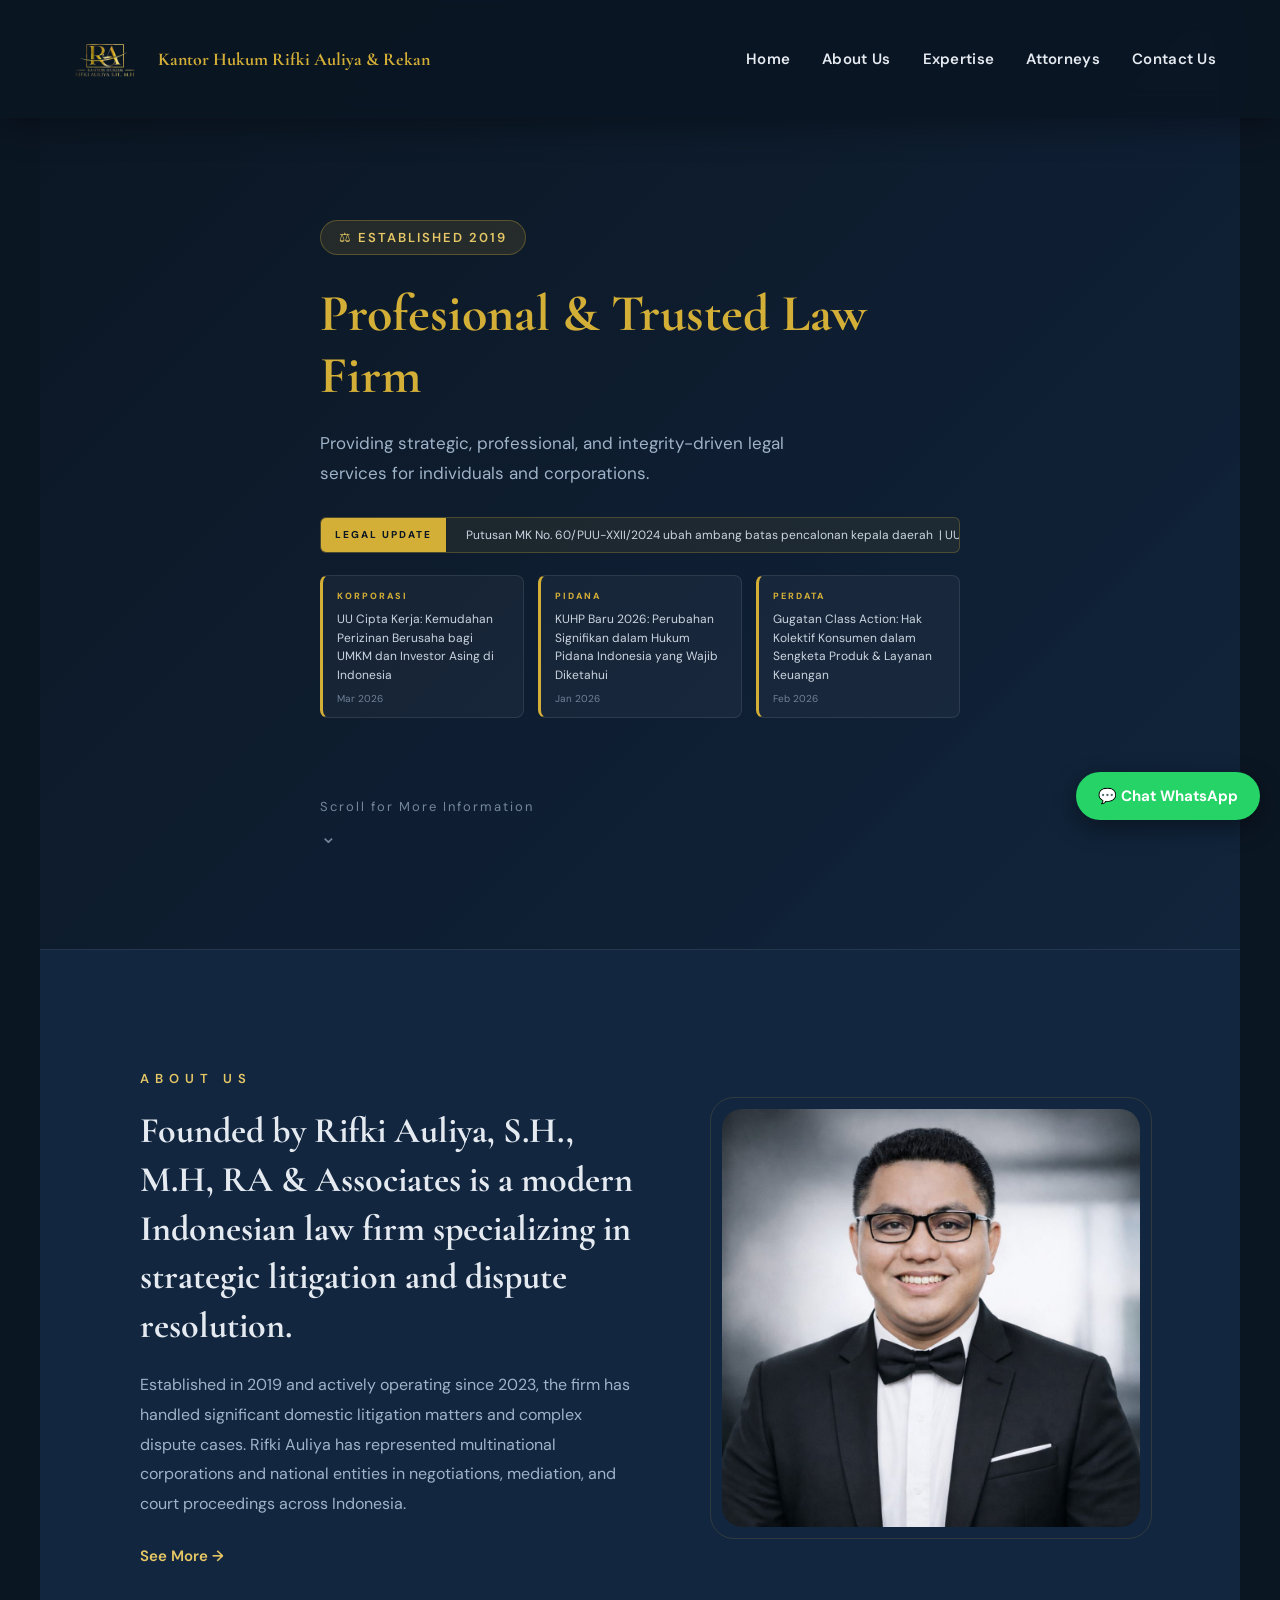
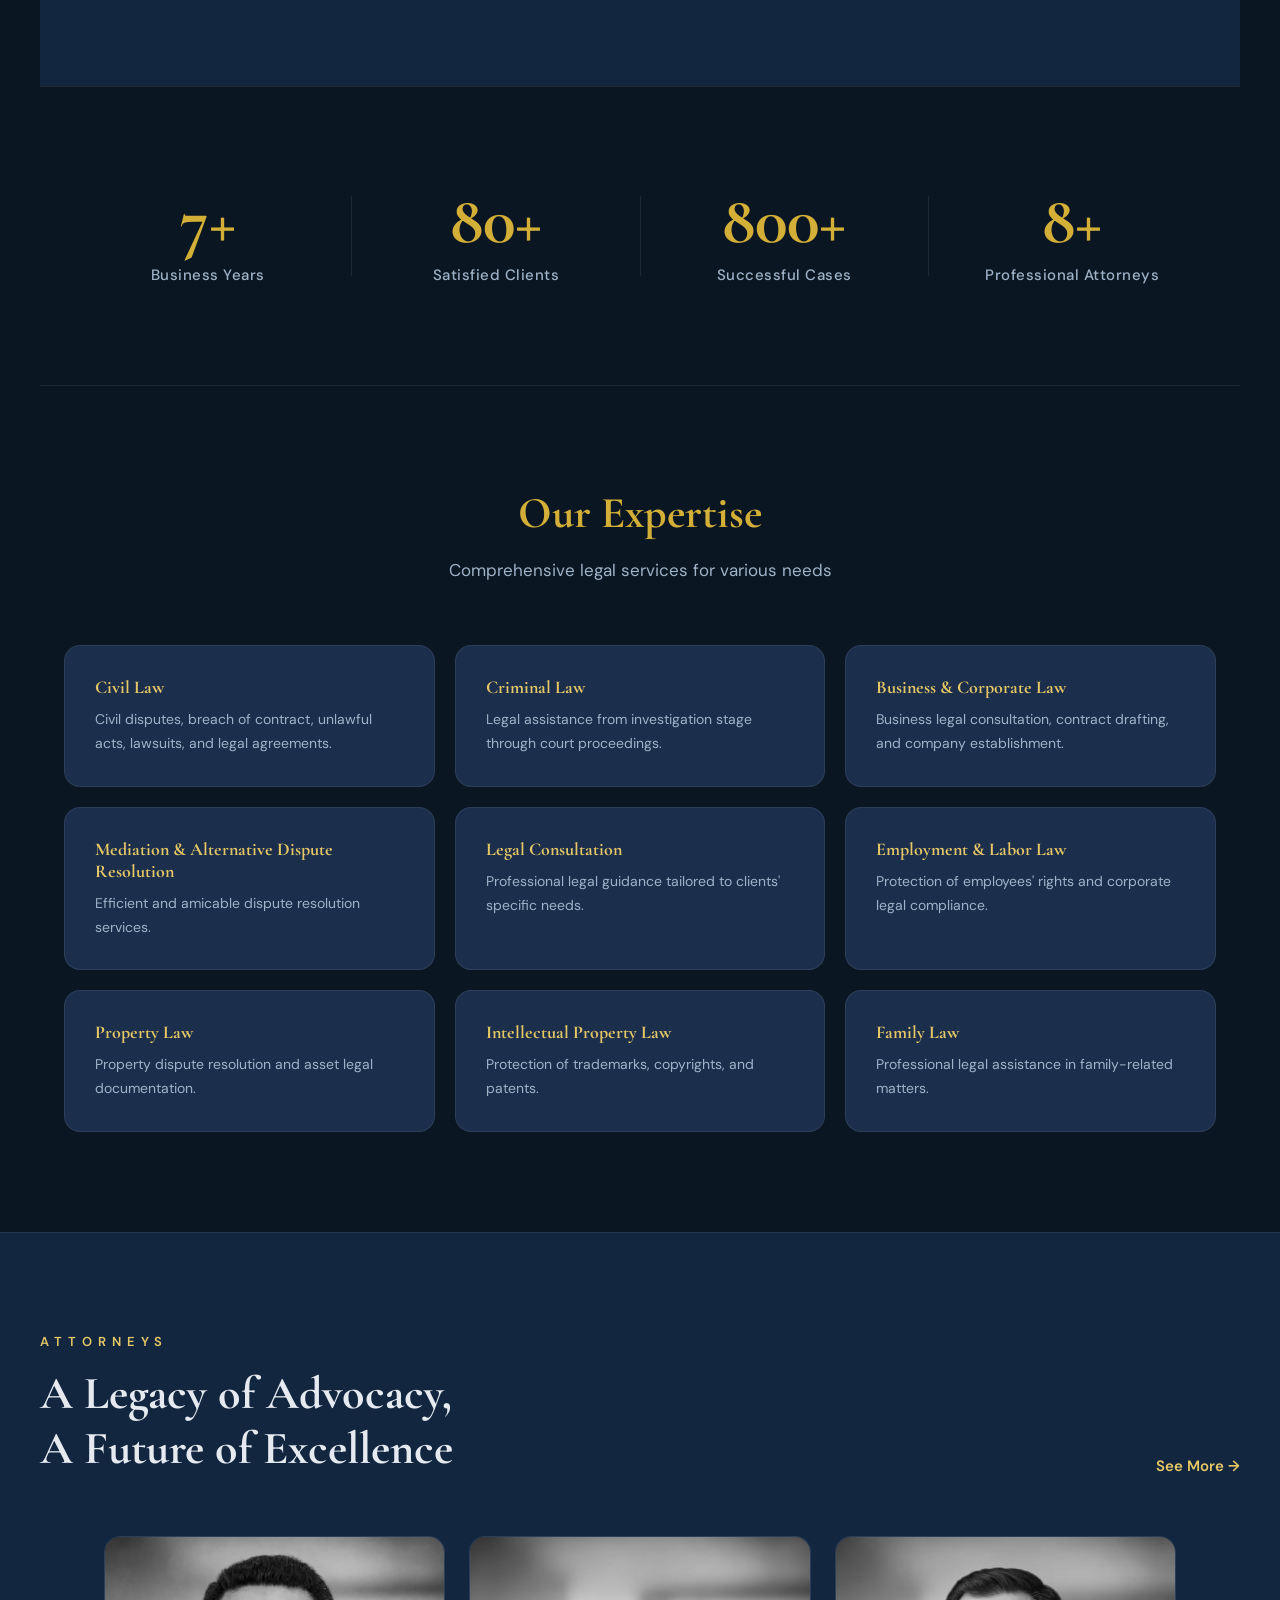
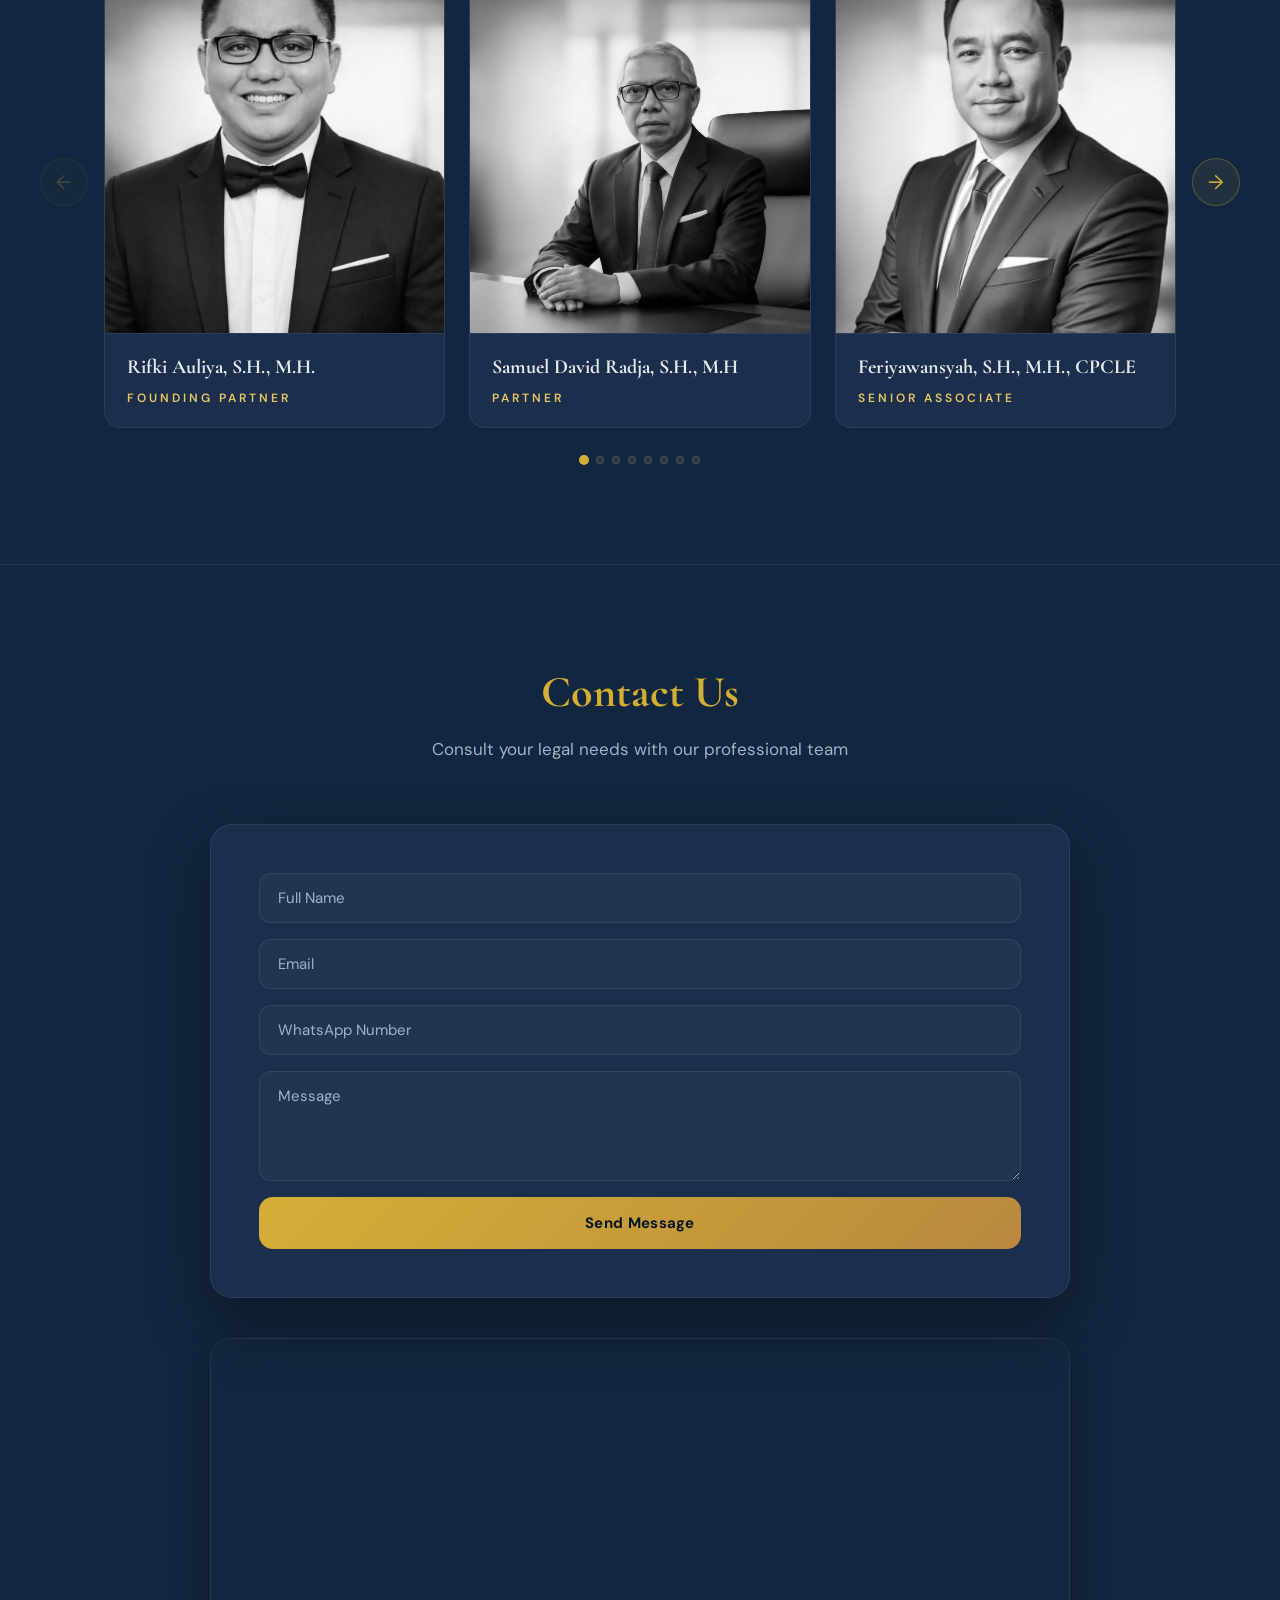
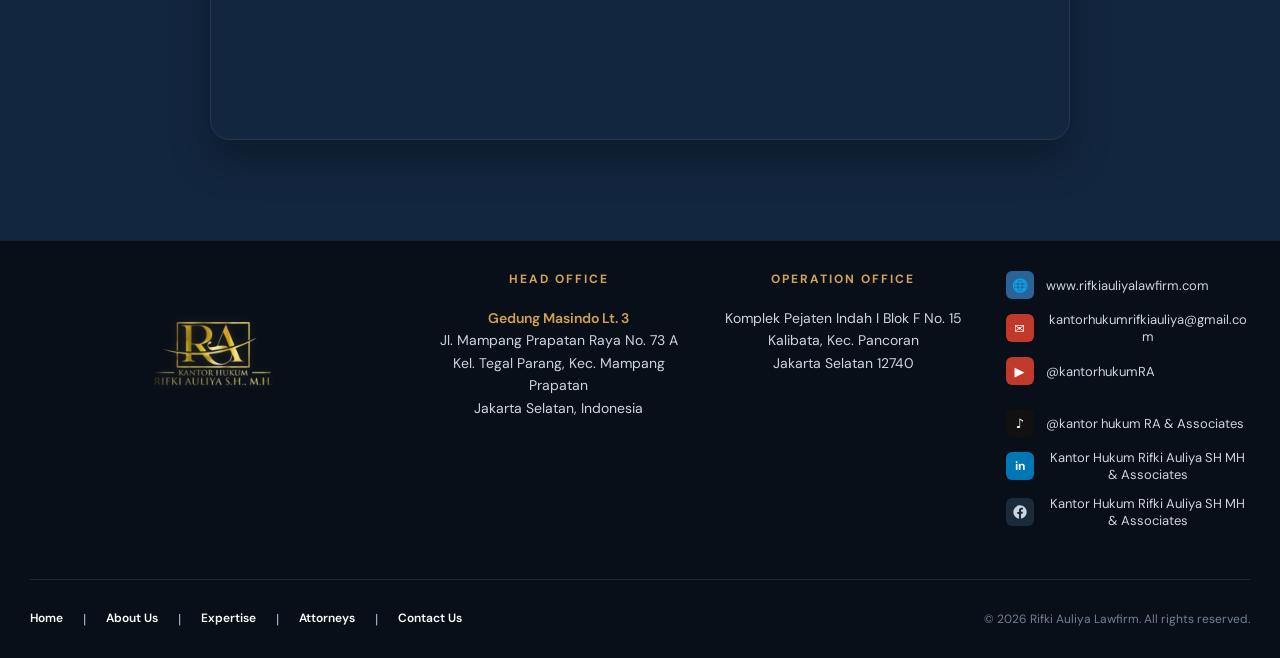
==== commit 9ec55634: "Reivisi Rifki Auliya Law Firm" ====
--- a/index.html
+++ b/index.html
@@ -527,8 +527,8 @@
         <div class="footer-column">
             <h4>Head Office</h4>
             <p>
-              <span class="building-name">Gedung Masindo<br></span>
-                Jl. Mampang Prapatan Raya No. 73 A Lt. 3<br>
+              <span class="building-name">Gedung Masindo Lt. 3<br></span>
+                Jl. Mampang Prapatan Raya No. 73 A<br>
                 Kel. Tegal Parang, Kec. Mampang Prapatan<br>
                 Jakarta Selatan, Indonesia
             </p>
--- a/assets/css/style.css
+++ b/assets/css/style.css
@@ -268,9 +268,84 @@
   margin-top: auto;
 }
  
-@media (max-width: 600px) {
-  .hero-news-grid { flex-direction: column; }
-  .news-ticker-wrap { max-width: 100%; }
+@media (max-width: 768px) {
+  /* Hero layout */
+  .hero {
+    align-items: flex-start;
+    min-height: 100svh;
+  }
+  .hero-content {
+    padding: 100px 18px 40px;
+    width: 100%;
+    box-sizing: border-box;
+  }
+
+  /* Badge */
+  .hero-badge {
+    font-size: 11px;
+    padding: 6px 14px;
+    margin-bottom: 20px;
+  }
+
+  /* Heading & paragraph */
+  .hero h1 {
+    font-size: 30px;
+    max-width: 100%;
+    line-height: 1.25;
+  }
+  .hero p {
+    font-size: 14px;
+    max-width: 100%;
+    margin-top: 14px;
+    line-height: 1.7;
+  }
+
+  /* News ticker */
+  .news-ticker-wrap {
+    max-width: 100%;
+    width: 100%;
+    margin: 20px 0 16px;
+    height: 32px;
+  }
+  .ticker-label {
+    font-size: 9px;
+    padding: 0 10px;
+    letter-spacing: 1px;
+  }
+  .ticker-track {
+    font-size: 11px;
+  }
+
+  /* News cards: stack vertically, full width */
+  .hero-news-grid {
+    flex-direction: column;
+    max-width: 100%;
+    width: 100%;
+    gap: 10px;
+    margin-bottom: 24px;
+  }
+  .hero-news-card {
+    min-width: unset;
+    width: 100%;
+    padding: 12px 12px 10px;
+    gap: 6px;
+  }
+  .hero-news-card p {
+    font-size: 12px;
+    line-height: 1.5;
+  }
+  .news-tag {
+    font-size: 9px;
+  }
+  .news-date {
+    font-size: 10px;
+  }
+
+  /* Scroll indicator */
+  .scroll-indicator {
+    margin-top: 28px;
+    font-size: 11px;
+  }
 }
 
 /* ================= ABOUT PREVIEW ================= */
@@ -1198,13 +1273,11 @@
 }
 
 .footer-logo-img {
-    max-width: 180px; /* Atur lebar logo sesuai keinginan */
+    max-width: 160px;
+    width: 100%;
     height: auto;
     display: block;
-}
-
-/* Jika kamu ingin logo sedikit bercahaya di latar gelap */
-.footer-logo-img {
+    object-fit: contain;
     filter: drop-shadow(0px 0px 5px rgba(212, 162, 89, 0.2));
 }
 
@@ -1794,15 +1867,17 @@
   border-top:1px solid var(--border);
 }
 
-/* Footer Brand Center Mobile */
+/* Footer Brand */
 .footer-brand{
     display:flex;
-    justify-content:center;
-}
-
-.footer-logo-img{
-    max-width:140px;
-    height:auto;
+    flex-direction:column;
+    align-items:center;
+}
+
+@media(max-width:600px){
+  .footer-brand{
+    align-items:center;
+  }
 }
 
 .building-name{
